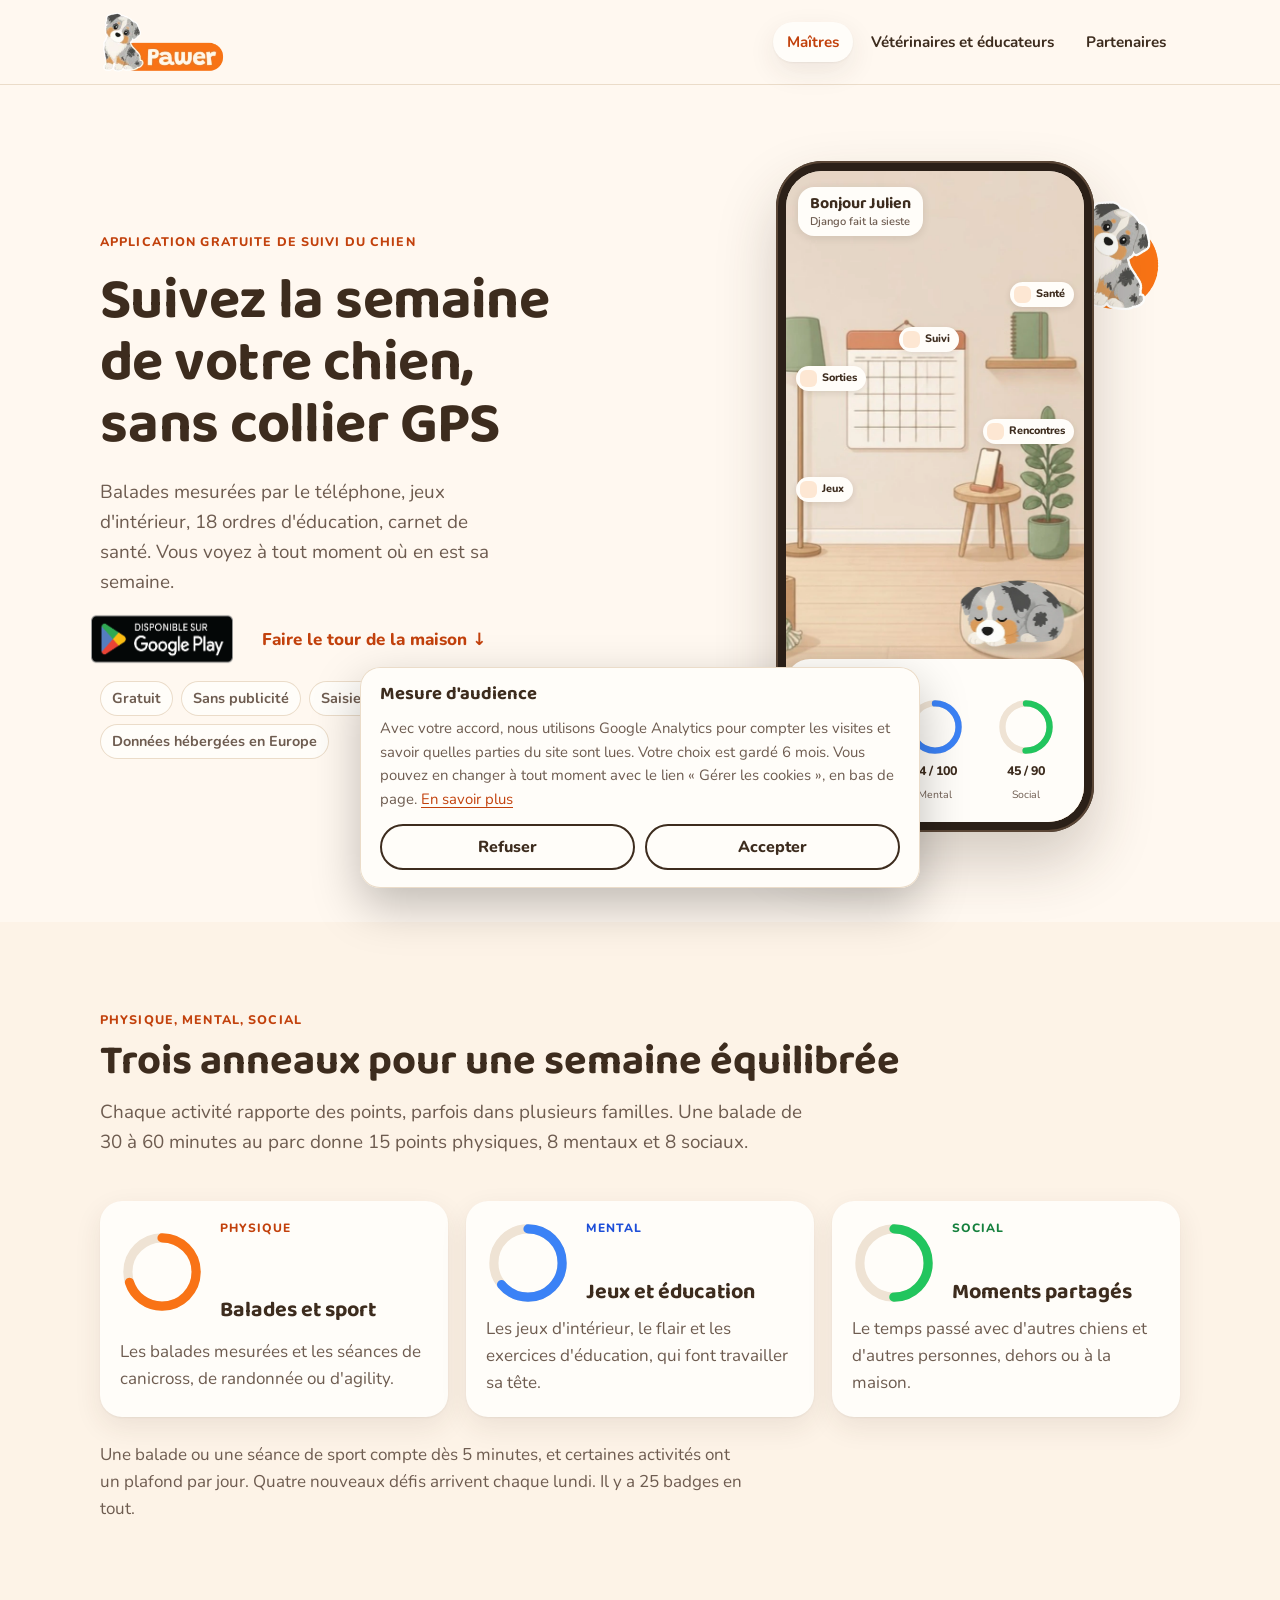
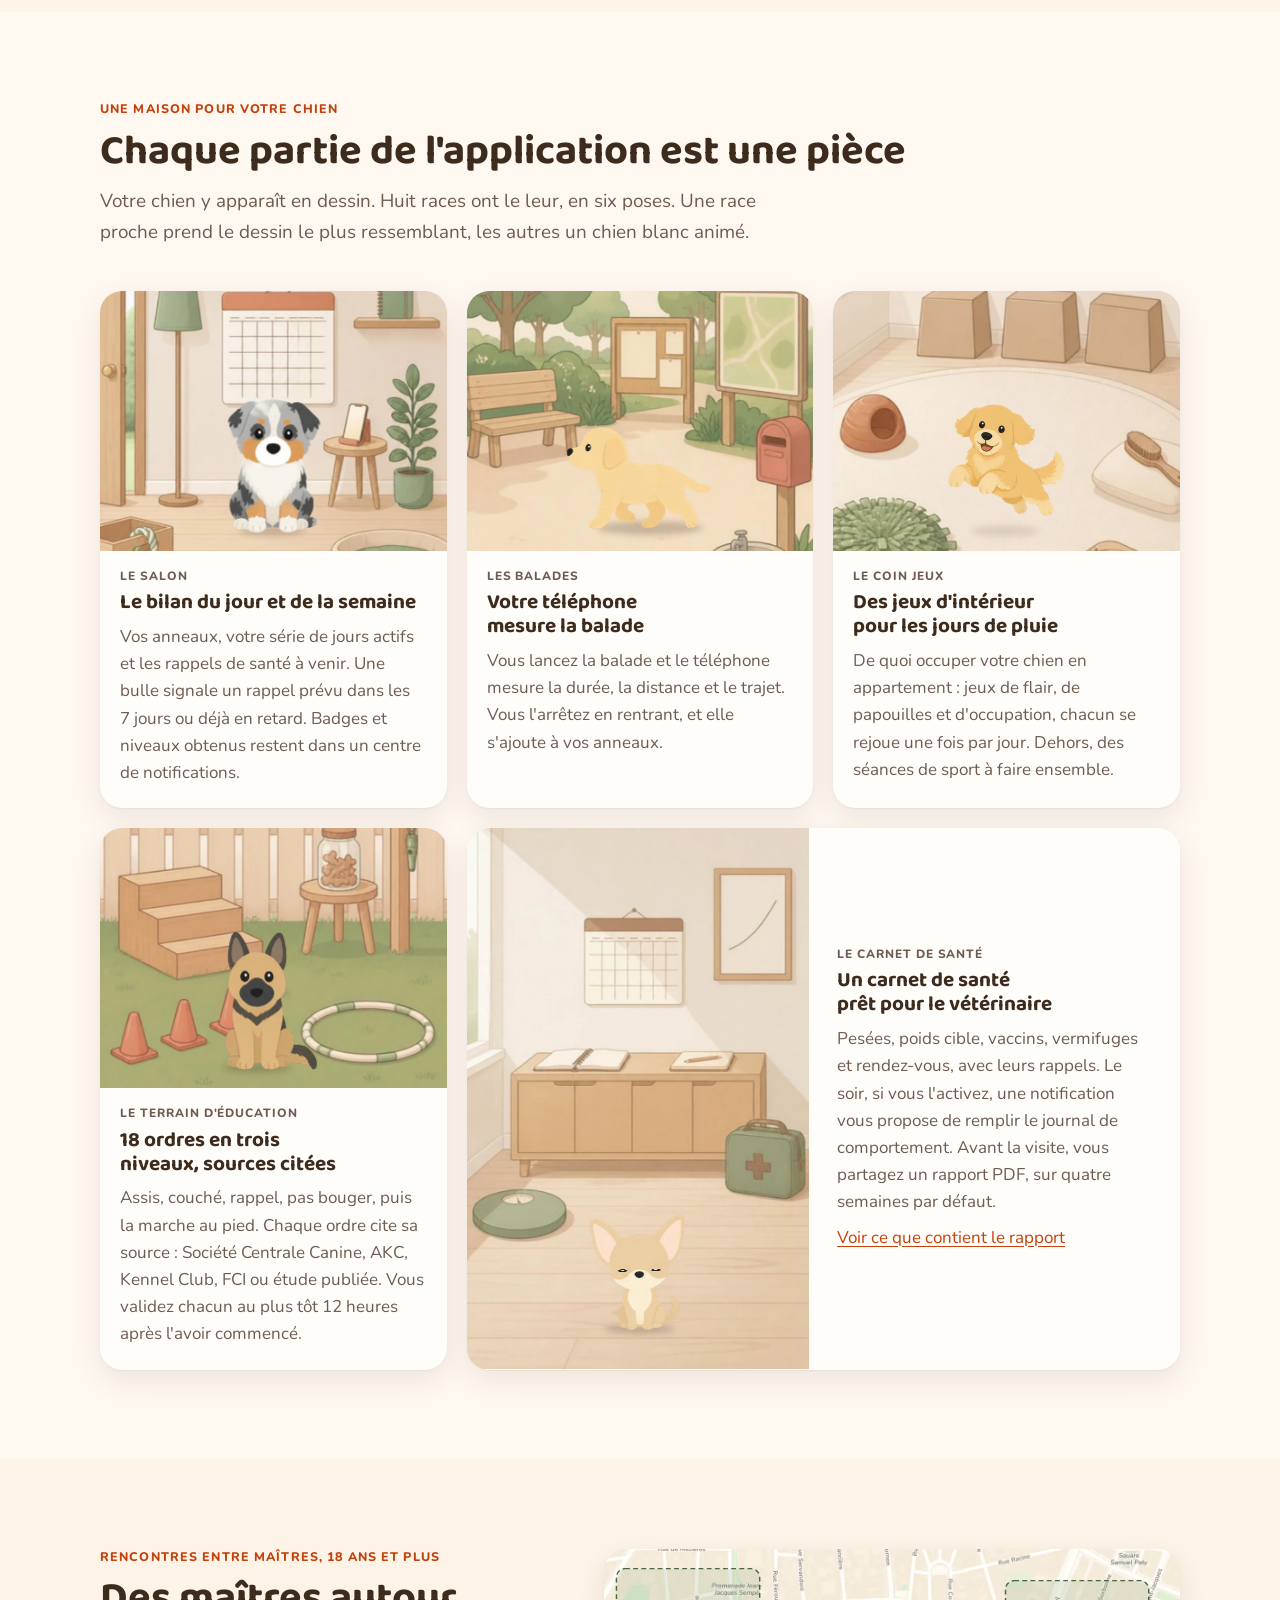
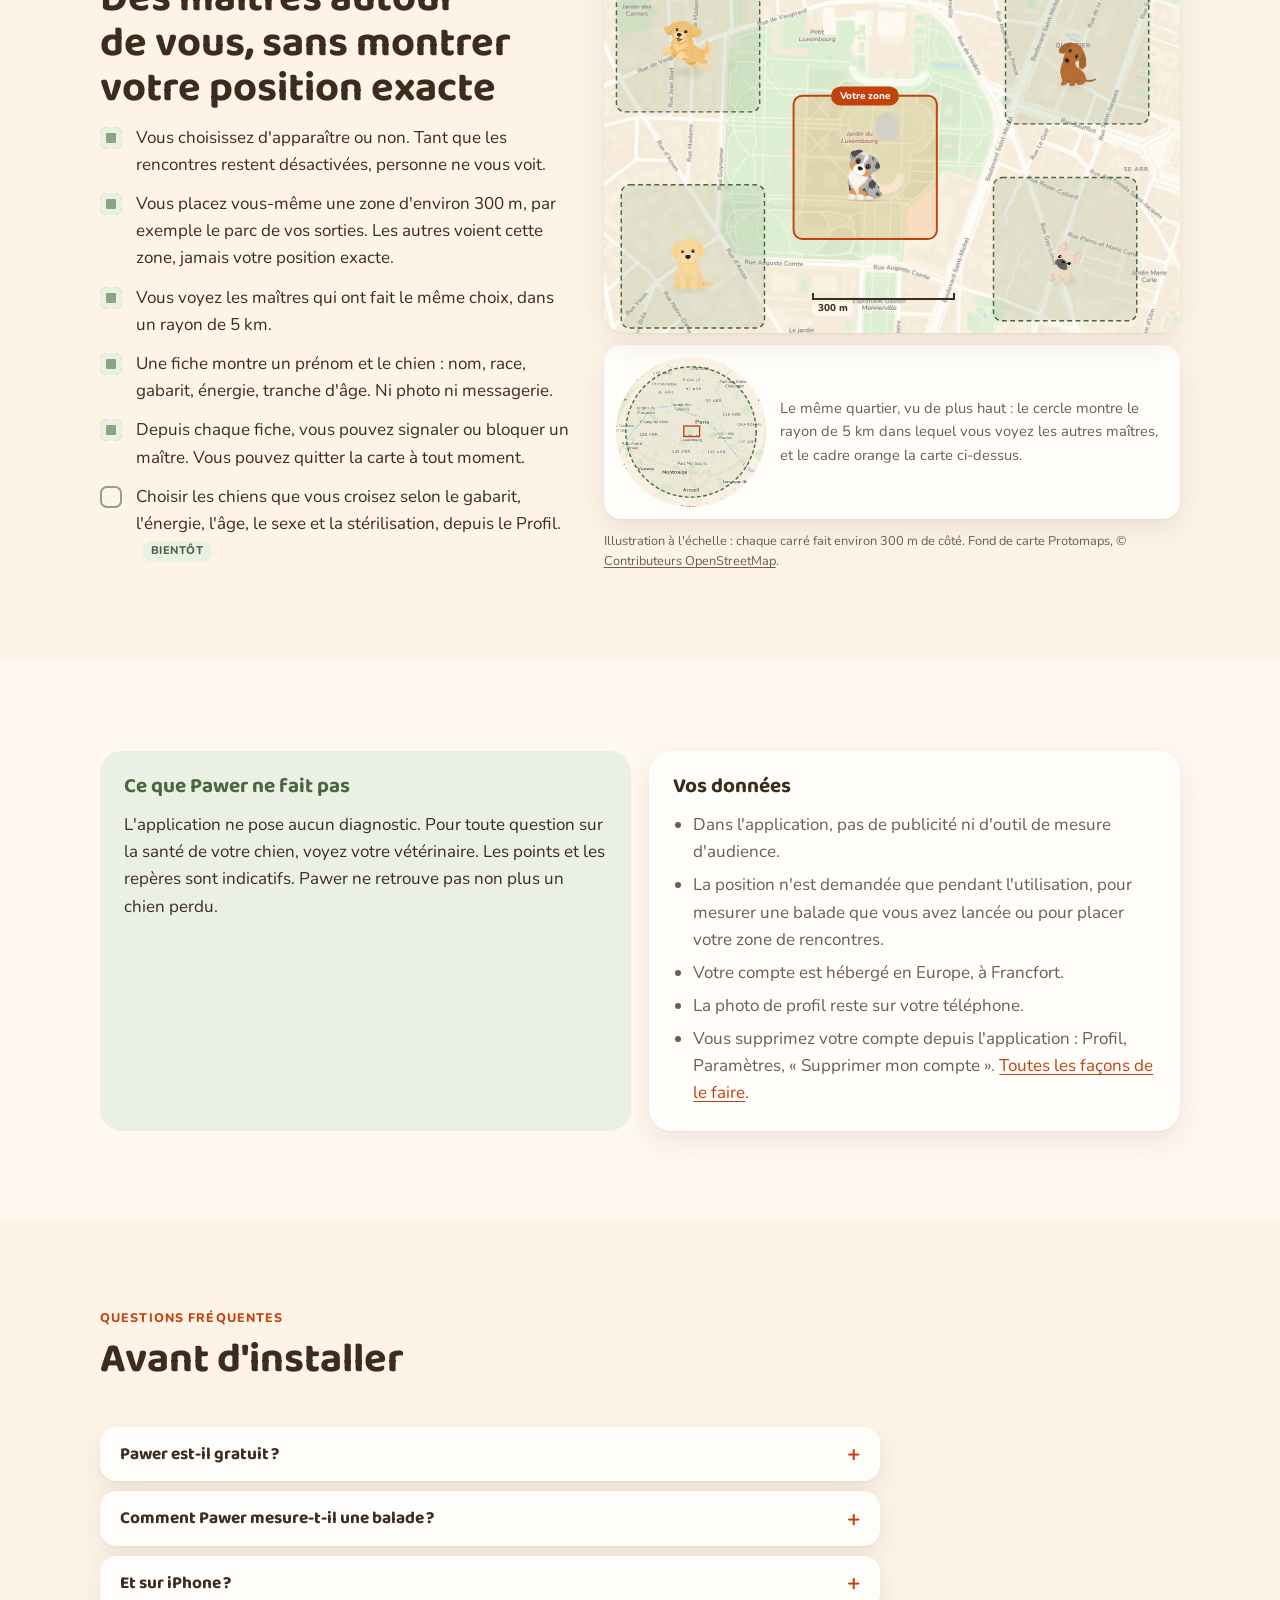
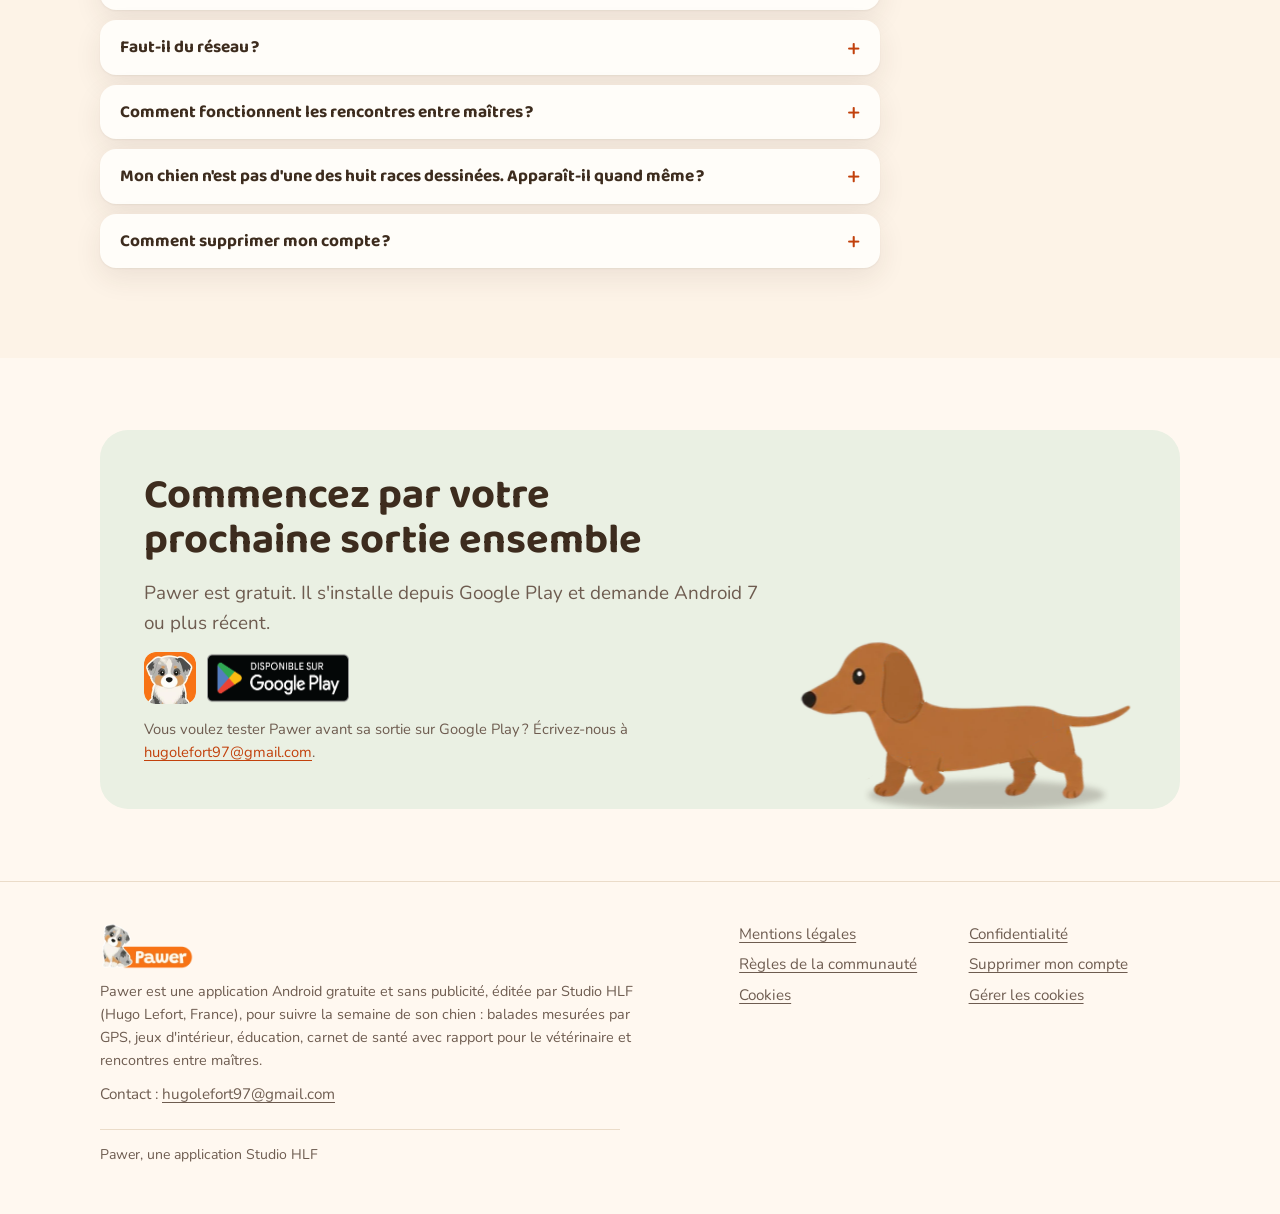
==== index.html @ f3fa6b7d "Site complet de Pawer : accueil, pros, partenaires, mentions légales et cookies - Nouvel accueil, pa" ====
<!doctype html>
<html lang="fr" data-page="maitres" data-racine="/">
<head>
<meta charset="utf-8">
<meta name="viewport" content="width=device-width, initial-scale=1, viewport-fit=cover">
<title>Pawer : application gratuite de suivi pour votre chien</title>
<meta name="description" content="Balades mesurées, jeux d'intérieur, éducation, carnet de santé et rapport pour le vétérinaire. Pawer est gratuit, sans publicité, sur Android.">
<link rel="canonical" href="https://pawer.studiohlf.com/">
<link rel="alternate" hreflang="fr" href="https://pawer.studiohlf.com/">
<link rel="alternate" hreflang="x-default" href="https://pawer.studiohlf.com/">
<meta name="theme-color" content="#FFF8F0" media="(prefers-color-scheme: light)">
<meta name="theme-color" content="#1E1611" media="(prefers-color-scheme: dark)">
<meta name="pawer-ga" content="G-XKE6YXJK5M">
<meta property="og:type" content="website">
<meta property="og:site_name" content="Pawer">
<meta property="og:locale" content="fr_FR">
<meta property="og:title" content="Pawer : application gratuite de suivi pour votre chien">
<meta property="og:description" content="Balades mesurées, jeux d'intérieur, éducation, carnet de santé et rapport pour le vétérinaire. Pawer est gratuit, sans publicité, sur Android.">
<meta property="og:url" content="https://pawer.studiohlf.com/">
<meta property="og:image" content="https://pawer.studiohlf.com/og-image-1200x630.png">
<meta property="og:image:width" content="1200">
<meta property="og:image:height" content="630">
<meta property="og:image:alt" content="Logo de Pawer : le berger australien de l'application, tête penchée, au-dessus d'une pastille orange">
<meta name="twitter:card" content="summary_large_image">
<meta name="twitter:title" content="Pawer : application gratuite de suivi pour votre chien">
<meta name="twitter:description" content="Balades mesurées, jeux d'intérieur, éducation, carnet de santé et rapport pour le vétérinaire. Pawer est gratuit, sans publicité, sur Android.">
<meta name="twitter:image" content="https://pawer.studiohlf.com/og-image-1200x630.png">
<link rel="icon" type="image/png" sizes="32x32" href="/favicon-32.png">
<link rel="apple-touch-icon" href="/apple-touch-icon-180.png">
<link rel="manifest" href="/site.webmanifest">
<link rel="preload" href="/assets/polices/nunito-latin-wght.woff2" as="font" type="font/woff2" crossorigin>
<link rel="preload" href="/assets/polices/baloo-2-latin-wght.woff2" as="font" type="font/woff2" crossorigin>
<link rel="stylesheet" href="/assets/css/site.css">
<link rel="stylesheet" href="/assets/css/chiens.css">
<link rel="stylesheet" href="/assets/css/maitres.css">
<script type="application/ld+json">
{
 "@context": "https://schema.org",
 "@graph": [
  {
   "@type": "WebSite",
   "@id": "https://pawer.studiohlf.com/#site",
   "url": "https://pawer.studiohlf.com/",
   "name": "Pawer",
   "inLanguage": "fr",
   "publisher": {
    "@id": "https://pawer.studiohlf.com/#editeur"
   }
  },
  {
   "@type": "Organization",
   "@id": "https://pawer.studiohlf.com/#editeur",
   "name": "Studio HLF",
   "url": "https://pawer.studiohlf.com/",
   "email": "hugolefort97@gmail.com",
   "founder": {
    "@type": "Person",
    "name": "Hugo Lefort"
   },
   "logo": {
    "@type": "ImageObject",
    "url": "https://pawer.studiohlf.com/icon-512.png",
    "width": 512,
    "height": 512
   },
   "address": {
    "@type": "PostalAddress",
    "addressCountry": "FR"
   }
  },
  {
   "@type": "MobileApplication",
   "@id": "https://pawer.studiohlf.com/#application",
   "name": "Pawer",
   "description": "Pawer est une application Android gratuite et sans publicité, éditée par Studio HLF (Hugo Lefort, France), pour suivre la semaine de son chien : balades mesurées par GPS, jeux d'intérieur, éducation, carnet de santé avec rapport pour le vétérinaire et rencontres entre maîtres.",
   "operatingSystem": "Android 7.0 ou plus récent",
   "applicationCategory": "LifestyleApplication",
   "inLanguage": "fr",
   "isAccessibleForFree": true,
   "offers": {
    "@type": "Offer",
    "price": "0",
    "priceCurrency": "EUR"
   },
   "installUrl": "https://play.google.com/store/apps/details?id=com.studiohlf.pawer",
   "url": "https://pawer.studiohlf.com/",
   "publisher": {
    "@id": "https://pawer.studiohlf.com/#editeur"
   },
   "author": {
    "@id": "https://pawer.studiohlf.com/#editeur"
   },
   "image": "https://pawer.studiohlf.com/icon-512.png",
   "featureList": [
    "Balades mesurées par GPS : durée, distance et trajet",
    "Jeux d'intérieur et séances de sport",
    "18 ordres d'éducation en trois niveaux, avec leur source",
    "Carnet de santé : pesées, poids cible, vaccins, vermifuges, rendez-vous, rappels, journal de comportement",
    "Rapport PDF pour le vétérinaire",
    "Rencontres entre maîtres (18 ans et plus) : zone d'environ 300 m, rayon de 5 km",
    "Sans publicité, utilisable sans réseau, données hébergées en Europe (Francfort)"
   ]
  },
  {
   "@type": "FAQPage",
   "@id": "https://pawer.studiohlf.com/#faq",
   "mainEntity": [
    {
     "@type": "Question",
     "name": "Pawer est-il gratuit ?",
     "acceptedAnswer": {
      "@type": "Answer",
      "text": "Oui. Une formule Pawer+ viendra plus tard, avec les programmes guidés et du contenu en plus. Le carnet, les balades, le rapport pour le vétérinaire et les rencontres resteront gratuits."
     }
    },
    {
     "@type": "Question",
     "name": "Comment Pawer mesure-t-il une balade ?",
     "acceptedAnswer": {
      "@type": "Answer",
      "text": "Avec le GPS de votre téléphone. Aucun boîtier à acheter."
     }
    },
    {
     "@type": "Question",
     "name": "Et sur iPhone ?",
     "acceptedAnswer": {
      "@type": "Answer",
      "text": "Pas pour l'instant. Pawer demande Android 7 ou plus récent."
     }
    },
    {
     "@type": "Question",
     "name": "Faut-il du réseau ?",
     "acceptedAnswer": {
      "@type": "Answer",
      "text": "Pas pour le suivi. Vos saisies partent dès que le réseau revient. L'inscription, la connexion et les rencontres en demandent."
     }
    },
    {
     "@type": "Question",
     "name": "Comment fonctionnent les rencontres entre maîtres ?",
     "acceptedAnswer": {
      "@type": "Answer",
      "text": "Vous placez une zone d'environ 300 m et voyez les maîtres qui se montrent dans un rayon de 5 km. Les autres voient votre zone, jamais votre position exacte. Réservé aux 18 ans et plus."
     }
    },
    {
     "@type": "Question",
     "name": "Mon chien n'est pas d'une des huit races dessinées. Apparaît-il quand même ?",
     "acceptedAnswer": {
      "@type": "Answer",
      "text": "Oui. S'il ressemble à l'une d'elles, il prend son dessin. Sinon, il apparaît en chien blanc animé, comme celui-ci."
     }
    },
    {
     "@type": "Question",
     "name": "Comment supprimer mon compte ?",
     "acceptedAnswer": {
      "@type": "Answer",
      "text": "Dans l'application : Profil, Paramètres, « Supprimer mon compte ». Si vous n'avez plus l'application, la page Supprimer mon compte explique comment demander la suppression par courriel."
     }
    }
   ]
  },
  {
   "@type": "BreadcrumbList",
   "itemListElement": [
    {
     "@type": "ListItem",
     "position": 1,
     "name": "Accueil",
     "item": "https://pawer.studiohlf.com/"
    }
   ]
  }
 ]
}
</script>
</head>
<body>
<a class="lien-evitement" href="#contenu">Aller au contenu</a>
<header class="entete">
  <div class="conteneur">
    <a class="marque" href="/" aria-label="Pawer, page d'accueil">
      <picture class="seul-clair"><source srcset="/assets/img/logo/logotype@2x.webp" type="image/webp"><img src="/assets/img/logo/logotype@2x.png" alt="Pawer" width="220" height="112"></picture>
      <picture class="seul-sombre"><source srcset="/assets/img/logo/logotype-sombre@2x.webp" type="image/webp"><img src="/assets/img/logo/logotype-sombre@2x.png" alt="Pawer" width="220" height="112"></picture>
    </a>
    <nav class="nav" aria-label="Pages du site">
      <a href="/" data-nav="maitres" aria-current="page">Maîtres</a>
      <a href="/pros/" data-nav="pros">Vétérinaires et éducateurs</a>
      <a href="/partenaires/" data-nav="partenaires">Partenaires</a>
    </nav>
  </div>
</header>

<main id="contenu">
  <section class="ouverture">
    <div class="conteneur">
      <div class="ouverture-texte">
        <p class="surtitre">Application gratuite de suivi du chien</p>
        <h1>Suivez la semaine de votre chien, sans collier GPS</h1>
        <p class="chapeau">Balades mesurées par le téléphone, jeux d'intérieur, 18 ordres d'éducation, carnet de santé. Vous voyez à tout moment où en est sa semaine.</p>
        <div class="actions">
          <a class="badge-play" href="https://play.google.com/store/apps/details?id=com.studiohlf.pawer" data-emplacement="ouverture"><img src="/assets/img/google-play-fr.png" alt="Disponible sur Google Play" width="646" height="250"></a>
          <a class="lien-fleche" href="#maison">Faire le tour de la maison</a>
        </div>
        <ul class="reperes" aria-label="En bref">
          <li>Gratuit</li>
          <li>Sans publicité</li>
          <li>Saisies gardées sans réseau</li>
          <li>Données hébergées en Europe</li>
        </ul>
      </div>

      <div class="scene-telephone">
        <span class="coucou" data-anim aria-hidden="true"><img src="/assets/img/logo/coucou@2x.webp" alt="" width="400" height="400"></span>
        <div class="telephone" role="img" aria-label="L'écran d'accueil de Pawer : le salon, le chien qui dort dans son panier et les trois anneaux de la semaine">
          <div class="ecran">
            <img class="decor" src="/assets/img/decors/salon.webp" alt="" width="768" height="1367">
            <div class="salut">Bonjour Julien<small>Django fait la sieste</small></div>
            <span class="puce" style="left:10px;top:30%"><i></i>Sorties</span>
            <span class="puce" style="left:38%;top:24%"><i></i>Suivi</span>
            <span class="puce" style="right:10px;top:17%"><i></i>Santé</span>
            <span class="puce" style="right:10px;top:38%"><i></i>Rencontres</span>
            <span class="puce" style="left:10px;top:47%"><i></i>Jeux</span>
            <div class="panier">
              <div class="chien-marionnette" data-race="berger-australien" data-pose="endormi" aria-hidden="true">
                <img src="/assets/img/chiens/berger-australien-endormi.webp" alt="" width="383" height="263">
              </div>
              <span class="zzz" aria-hidden="true"><span>z</span><span>z</span><span>z</span></span>
            </div>
            <div class="feuille" data-anneaux>
              <b class="titre-feuille">Ma semaine</b>
              <div class="anneaux-ecran">
                <div>
                  <svg viewBox="0 0 64 64"><circle class="piste-ecran" cx="32" cy="32" r="26" fill="none" stroke-width="7"/><circle class="anneau-v" cx="32" cy="32" r="26" fill="none" stroke-width="7" stroke-linecap="round" style="stroke:var(--physique);--v:114.35" transform="rotate(-90 32 32)"/></svg>
                  <b>126 / 180</b><span>Physique</span>
                </div>
                <div>
                  <svg viewBox="0 0 64 64"><circle class="piste-ecran" cx="32" cy="32" r="26" fill="none" stroke-width="7"/><circle class="anneau-v a2" cx="32" cy="32" r="26" fill="none" stroke-width="7" stroke-linecap="round" style="stroke:var(--mental);--v:104.55" transform="rotate(-90 32 32)"/></svg>
                  <b>64 / 100</b><span>Mental</span>
                </div>
                <div>
                  <svg viewBox="0 0 64 64"><circle class="piste-ecran" cx="32" cy="32" r="26" fill="none" stroke-width="7"/><circle class="anneau-v a3" cx="32" cy="32" r="26" fill="none" stroke-width="7" stroke-linecap="round" style="stroke:var(--social);--v:81.68" transform="rotate(-90 32 32)"/></svg>
                  <b>45 / 90</b><span>Social</span>
                </div>
              </div>
            </div>
          </div>
        </div>
      </div>
    </div>
  </section>

  <section class="section teintee" id="semaine">
    <div class="conteneur">
      <div class="entete-section">
        <p class="surtitre">Physique, mental, social</p>
        <h2>Trois anneaux pour une semaine équilibrée</h2>
        <p class="chapeau">Chaque activité rapporte des points, parfois dans plusieurs familles. Une balade de 30 à 60 minutes au parc donne 15 points physiques, 8 mentaux et 8 sociaux.</p>
      </div>
      <div class="trois" data-anneaux>
        <article class="famille physique">
          <svg viewBox="0 0 64 64" aria-hidden="true"><circle class="piste" cx="32" cy="32" r="26" fill="none" stroke-width="7"/><circle class="anneau-v" cx="32" cy="32" r="26" fill="none" stroke-width="7" stroke-linecap="round" style="stroke:var(--physique);--v:114.35" transform="rotate(-90 32 32)"/></svg>
          <span class="nom-famille">Physique</span>
          <h3>Balades et sport</h3>
          <p>Les balades mesurées et les séances de canicross, de randonnée ou d'agility.</p>
        </article>
        <article class="famille mental">
          <svg viewBox="0 0 64 64" aria-hidden="true"><circle class="piste" cx="32" cy="32" r="26" fill="none" stroke-width="7"/><circle class="anneau-v a2" cx="32" cy="32" r="26" fill="none" stroke-width="7" stroke-linecap="round" style="stroke:var(--mental);--v:104.55" transform="rotate(-90 32 32)"/></svg>
          <span class="nom-famille">Mental</span>
          <h3>Jeux et éducation</h3>
          <p>Les jeux d'intérieur, le flair et les exercices d'éducation, qui font travailler sa tête.</p>
        </article>
        <article class="famille social">
          <svg viewBox="0 0 64 64" aria-hidden="true"><circle class="piste" cx="32" cy="32" r="26" fill="none" stroke-width="7"/><circle class="anneau-v a3" cx="32" cy="32" r="26" fill="none" stroke-width="7" stroke-linecap="round" style="stroke:var(--social);--v:81.68" transform="rotate(-90 32 32)"/></svg>
          <span class="nom-famille">Social</span>
          <h3>Moments partagés</h3>
          <p>Le temps passé avec d'autres chiens et d'autres personnes, dehors ou à la maison.</p>
        </article>
      </div>
      <p class="garde-fous">Une balade ou une séance de sport compte dès 5 minutes, et certaines activités ont un plafond par jour. Quatre nouveaux défis arrivent chaque lundi. Il y a 25 badges en tout.</p>
    </div>
  </section>

  <section class="section" id="maison">
    <div class="conteneur">
      <div class="entete-section">
        <p class="surtitre">Une maison pour votre chien</p>
        <h2>Chaque partie de l'application est une pièce</h2>
        <p class="chapeau">Votre chien y apparaît en dessin. Huit races ont le leur, en six poses. Une race proche prend le dessin le plus ressemblant, les autres un chien blanc animé.</p>
      </div>
      <div class="pieces">
        <article class="piece">
          <div class="fenetre">
            <img class="decor" src="/assets/img/decors/salon.webp" alt="" width="768" height="1367" loading="lazy">
            <div class="chien-marionnette" data-race="berger-australien" data-pose="assis" aria-hidden="true" style="--h: 54%; --sol: 7%">
              <img src="/assets/img/chiens/berger-australien-assis.webp" alt="" width="283" height="415" loading="lazy">
            </div>
          </div>
          <div class="piece-texte">
            <p class="lieu">Le salon</p>
            <h3>Le bilan du jour et de la semaine</h3>
            <p>Vos anneaux, votre série de jours actifs et les rappels de santé à venir. Une bulle signale un rappel prévu dans les 7 jours ou déjà en retard. Badges et niveaux obtenus restent dans un centre de notifications.</p>
          </div>
        </article>
        <article class="piece">
          <div class="fenetre">
            <img class="decor" src="/assets/img/decors/parc.webp" alt="" width="768" height="1367" loading="lazy" style="object-position:50% 55%">
            <div class="chien-marionnette" data-race="labrador" data-pose="marche" aria-hidden="true" style="--h: 50%; --sol: 8%">
              <img src="/assets/img/chiens/labrador-marche.webp" alt="" width="515" height="369" loading="lazy">
            </div>
          </div>
          <div class="piece-texte">
            <p class="lieu">Les balades</p>
            <h3>Votre téléphone mesure la balade</h3>
            <p>Vous lancez la balade et le téléphone mesure la durée, la distance et le trajet. Vous l'arrêtez en rentrant, et elle s'ajoute à vos anneaux.</p>
          </div>
        </article>
        <article class="piece">
          <div class="fenetre">
            <img class="decor" src="/assets/img/decors/coin-jeux.webp" alt="" width="768" height="1367" loading="lazy" style="object-position:50% 60%">
            <div class="chien-marionnette" data-race="golden-retriever" data-pose="saut" data-decalage="400" aria-hidden="true" style="--h: 50%; --sol: 7%">
              <img src="/assets/img/chiens/golden-retriever-saut.webp" alt="" width="409" height="452" loading="lazy">
            </div>
          </div>
          <div class="piece-texte">
            <p class="lieu">Le coin jeux</p>
            <h3>Des jeux d'intérieur pour les jours de pluie</h3>
            <p>De quoi occuper votre chien en appartement : jeux de flair, de papouilles et d'occupation, chacun se rejoue une fois par jour. Dehors, des séances de sport à faire ensemble.</p>
          </div>
        </article>
        <article class="piece">
          <div class="fenetre">
            <img class="decor" src="/assets/img/decors/terrain-education.webp" alt="" width="768" height="1367" loading="lazy" style="object-position:50% 58%">
            <div class="chien-marionnette" data-race="berger-allemand" data-pose="assis" data-decalage="1700" aria-hidden="true" style="--h: 54%; --sol: 7%">
              <img src="/assets/img/chiens/berger-allemand-assis.webp" alt="" width="300" height="436" loading="lazy">
            </div>
          </div>
          <div class="piece-texte">
            <p class="lieu">Le terrain d'éducation</p>
            <h3>18 ordres en trois niveaux, sources citées</h3>
            <p>Assis, couché, rappel, pas bouger, puis la marche au pied. Chaque ordre cite sa source : Société Centrale Canine, AKC, Kennel Club, FCI ou étude publiée. Vous validez chacun au plus tôt 12 heures après l'avoir commencé.</p>
          </div>
        </article>
        <article class="piece large">
          <div class="fenetre">
            <img class="decor" src="/assets/img/decors/coin-sante.webp" alt="" width="768" height="1367" loading="lazy" style="object-position:50% 52%">
            <div class="chien-marionnette" data-race="chihuahua" data-pose="assis" data-decalage="2600" aria-hidden="true" style="--h: min(50%, 135px); --sol: 7%">
              <img src="/assets/img/chiens/chihuahua-assis.webp" alt="" width="352" height="439" loading="lazy">
            </div>
          </div>
          <div class="piece-texte">
            <p class="lieu">Le carnet de santé</p>
            <h3>Un carnet de santé prêt pour le vétérinaire</h3>
            <p>Pesées, poids cible, vaccins, vermifuges et rendez-vous, avec leurs rappels. Le soir, si vous l'activez, une notification vous propose de remplir le journal de comportement. Avant la visite, vous partagez un rapport PDF, sur quatre semaines par défaut.</p>
            <p><a href="/pros/">Voir ce que contient le rapport</a></p>
          </div>
        </article>
      </div>
    </div>
  </section>

  <section class="section teintee" id="rencontres">
    <div class="conteneur rencontres-grille">
      <div class="entete-section">
        <p class="surtitre">Rencontres entre maîtres, 18 ans et plus</p>
        <h2>Des maîtres autour de vous, sans montrer votre position exacte</h2>
        <ul class="liste-points">
          <li>Vous choisissez d'apparaître ou non. Tant que les rencontres restent désactivées, personne ne vous voit.</li>
          <li>Vous placez vous-même une zone d'environ 300 m, par exemple le parc de vos sorties. Les autres voient cette zone, jamais votre position exacte.</li>
          <li>Vous voyez les maîtres qui ont fait le même choix, dans un rayon de 5 km.</li>
          <li>Une fiche montre un prénom et le chien : nom, race, gabarit, énergie, tranche d'âge. Ni photo ni messagerie.</li>
          <li>Depuis chaque fiche, vous pouvez signaler ou bloquer un maître. Vous pouvez quitter la carte à tout moment.</li>
          <li class="a-venir"><span>Choisir les chiens que vous croisez selon le gabarit, l'énergie, l'âge, le sexe et la stérilisation, depuis le Profil. <span class="bientot">Bientôt</span></span></li>
        </ul>
      </div>
      <figure class="carte-quartier">
        <div class="quartier" data-anim>
          <img class="seul-clair" src="/assets/carte/quartier-clair.webp" alt="Carte du quartier du Luxembourg, à Paris, avec cinq zones de rencontre d'environ 300 m de côté et un chien sur chacune" width="1200" height="800" loading="lazy">
          <img class="seul-sombre" src="/assets/carte/quartier-sombre.webp" alt="Carte du quartier du Luxembourg, à Paris, avec cinq zones de rencontre d'environ 300 m de côté et un chien sur chacune" width="1200" height="800" loading="lazy">
          <svg viewBox="0 0 1200 800" aria-hidden="true">
            <rect class="zone" x="25.9" y="40.9" width="298.2" height="298.2" rx="18"/>
            <rect class="zone" x="835.9" y="65.9" width="298.2" height="298.2" rx="18"/>
            <rect class="zone" x="810.9" y="475.9" width="298.2" height="298.2" rx="18"/>
            <rect class="zone" x="35.9" y="490.9" width="298.2" height="298.2" rx="18"/>
            <rect class="zone moi" x="394.7" y="305.5" width="298.2" height="298.2" rx="18"/>
          </svg>
          <div class="chien-marionnette sur-carte" data-race="golden-retriever" data-pose="saut" data-decalage="700" aria-hidden="true" style="--x: 14.6%; --sol: 67.5%; --h: 10cqw">
            <img src="/assets/img/chiens/golden-retriever-saut.webp" alt="" width="409" height="452" loading="lazy">
          </div>
          <div class="chien-marionnette sur-carte" data-race="teckel" data-pose="curieux" data-decalage="1300" aria-hidden="true" style="--x: 82.1%; --sol: 64.4%; --h: 8.4cqw">
            <img src="/assets/img/chiens/teckel-curieux.webp" alt="" width="285" height="336" loading="lazy">
          </div>
          <div class="chien-marionnette sur-carte" data-race="bouledogue-francais" data-pose="curieux" data-decalage="2100" aria-hidden="true" style="--x: 80%; --sol: 13.1%; --h: 8.2cqw">
            <img src="/assets/img/chiens/bouledogue-francais-curieux.webp" alt="" width="292" height="408" loading="lazy">
          </div>
          <div class="chien-marionnette sur-carte" data-race="labrador" data-pose="assis" data-decalage="3100" aria-hidden="true" style="--x: 15.4%; --sol: 11.25%; --h: 10cqw">
            <img src="/assets/img/chiens/labrador-assis.webp" alt="" width="341" height="418" loading="lazy">
          </div>
          <div class="chien-marionnette sur-carte" data-race="berger-australien" data-pose="curieux" data-decalage="900" aria-hidden="true" style="--x: 45.33%; --sol: 34.4%; --h: 9.6cqw">
            <img src="/assets/img/chiens/berger-australien-curieux.webp" alt="" width="266" height="427" loading="lazy">
          </div>
          <span class="etiquette" style="left:45.33%; top:38.2%">Votre zone</span>
          <span class="echelle" style="left:36%"><i></i><span>300 m</span></span>
        </div>
        <div class="ensemble">
          <span class="vignette">
            <img class="seul-clair" src="/assets/carte/ensemble-clair.webp" alt="" width="560" height="560" loading="lazy">
            <img class="seul-sombre" src="/assets/carte/ensemble-sombre.webp" alt="" width="560" height="560" loading="lazy">
            <svg viewBox="0 0 560 560" aria-hidden="true">
              <circle class="rayon" cx="280" cy="280" r="243.3"/>
              <rect x="253.3" y="257.7" width="58.8" height="39.2" fill="none" stroke="#C2410C" stroke-width="5"/>
            </svg>
          </span>
          <p>Le même quartier, vu de plus haut : le cercle montre le rayon de 5 km dans lequel vous voyez les autres maîtres, et le cadre orange la carte ci-dessus.</p>
        </div>
        <figcaption class="credit">Illustration à l'échelle : chaque carré fait environ 300 m de côté. Fond de carte Protomaps, &copy; <a href="https://www.openstreetmap.org/copyright">Contributeurs OpenStreetMap</a>.</figcaption>
      </figure>
    </div>
  </section>

  <section class="section" id="donnees">
    <div class="conteneur engagements">
      <div class="encart sauge">
        <h3>Ce que Pawer ne fait pas</h3>
        <p>L'application ne pose aucun diagnostic. Pour toute question sur la santé de votre chien, voyez votre vétérinaire. Les points et les repères sont indicatifs. Pawer ne retrouve pas non plus un chien perdu.</p>
      </div>
      <div class="encart">
        <h3>Vos données</h3>
        <ul>
          <li>Dans l'application, pas de publicité ni d'outil de mesure d'audience.</li>
          <li>La position n'est demandée que pendant l'utilisation, pour mesurer une balade que vous avez lancée ou pour placer votre zone de rencontres.</li>
          <li>Votre compte est hébergé en Europe, à Francfort.</li>
          <li>La photo de profil reste sur votre téléphone.</li>
          <li>Vous supprimez votre compte depuis l'application : Profil, Paramètres, « Supprimer mon compte ». <a href="/suppression-compte.html">Toutes les façons de le faire</a>.</li>
        </ul>
      </div>
    </div>
  </section>

  <section class="section teintee" id="questions">
    <div class="conteneur">
      <div class="entete-section">
        <p class="surtitre">Questions fréquentes</p>
        <h2>Avant d'installer</h2>
      </div>
      <div class="faq">
        <details>
          <summary>Pawer est-il gratuit ?</summary>
          <div class="reponse"><p>Oui. Une formule Pawer+ viendra plus tard, avec les programmes guidés et du contenu en plus. Le carnet, les balades, le rapport pour le vétérinaire et les rencontres resteront gratuits.</p></div>
        </details>
        <details>
          <summary>Comment Pawer mesure-t-il une balade ?</summary>
          <div class="reponse"><p>Avec le GPS de votre téléphone. Aucun boîtier à acheter.</p></div>
        </details>
        <details>
          <summary>Et sur iPhone ?</summary>
          <div class="reponse"><p>Pas pour l'instant. Pawer demande Android 7 ou plus récent.</p></div>
        </details>
        <details>
          <summary>Faut-il du réseau ?</summary>
          <div class="reponse"><p>Pas pour le suivi. Vos saisies partent dès que le réseau revient. L'inscription, la connexion et les rencontres en demandent.</p></div>
        </details>
        <details>
          <summary>Comment fonctionnent les rencontres entre maîtres ?</summary>
          <div class="reponse"><p>Vous placez une zone d'environ 300 m et voyez les maîtres qui se montrent dans un rayon de 5 km. Les autres voient votre zone, jamais votre position exacte. Réservé aux 18 ans et plus.</p></div>
        </details>
        <details>
          <summary>Mon chien n'est pas d'une des huit races dessinées. Apparaît-il quand même ?</summary>
          <div class="reponse">
            <p>Oui. S'il ressemble à l'une d'elles, il prend son dessin. Sinon, il apparaît en chien blanc animé, comme celui-ci.</p>
            <span class="pawer-chien-blanc" data-anim data-pawer-lottie="/assets/lottie/dog-one.json" aria-hidden="true">
              <span class="pawer-chien-blanc__cadre">
                <img class="pawer-chien-blanc__repos" src="/assets/lottie/dog-one-repos.svg" alt="" loading="lazy">
                <span class="pawer-chien-blanc__compo"></span>
              </span>
            </span>
          </div>
        </details>
        <details>
          <summary>Comment supprimer mon compte ?</summary>
          <div class="reponse"><p>Dans l'application : Profil, Paramètres, « Supprimer mon compte ». Si vous n'avez plus l'application, la page <a href="/suppression-compte.html">Supprimer mon compte</a> explique comment demander la suppression par courriel.</p></div>
        </details>
      </div>
    </div>
  </section>

  <section class="appel" id="installer">
    <div class="conteneur">
      <div class="appel-boite avec-chien">
        <div class="appel-texte">
          <h2>Commencez par votre prochaine sortie ensemble</h2>
          <p class="chapeau">Pawer est gratuit. Il s'installe depuis Google Play et demande Android 7 ou plus récent.</p>
          <div class="actions">
            <img class="icone-appli" src="/assets/img/logo/icone-app@2x.webp" alt="" width="104" height="104" loading="lazy">
            <a class="badge-play" href="https://play.google.com/store/apps/details?id=com.studiohlf.pawer" data-emplacement="appel"><img src="/assets/img/google-play-fr.png" alt="Disponible sur Google Play" width="646" height="250" loading="lazy"></a>
          </div>
          <p class="doux petit">Vous voulez tester Pawer avant sa sortie sur Google Play ? Écrivez-nous à <a href="mailto:hugolefort97@gmail.com?subject=Tester%20Pawer" data-sujet="testeur">hugolefort97@gmail.com</a>.</p>
        </div>
        <div class="cadre-chien large">
          <div class="chien-marionnette" data-race="teckel" data-pose="marche" aria-hidden="true">
            <img src="/assets/img/chiens/teckel-marche.webp" alt="" width="569" height="281" loading="lazy">
          </div>
        </div>
      </div>
    </div>
  </section>
</main>

<footer class="pied">
  <div class="conteneur">
    <div class="pied-marque">
      <picture class="seul-clair"><source srcset="/assets/img/logo/logotype@2x.webp" type="image/webp"><img src="/assets/img/logo/logotype@2x.png" alt="" width="220" height="112" loading="lazy"></picture>
      <picture class="seul-sombre"><source srcset="/assets/img/logo/logotype-sombre@2x.webp" type="image/webp"><img src="/assets/img/logo/logotype-sombre@2x.png" alt="" width="220" height="112" loading="lazy"></picture>
      <p class="definition">Pawer est une application Android gratuite et sans publicité, éditée par Studio HLF (Hugo Lefort, France), pour suivre la semaine de son chien : balades mesurées par GPS, jeux d'intérieur, éducation, carnet de santé avec rapport pour le vétérinaire et rencontres entre maîtres.</p>
      <p>Contact : <a href="mailto:hugolefort97@gmail.com" data-sujet="contact">hugolefort97@gmail.com</a></p>
    </div>
    <nav aria-label="Informations légales">
      <a href="/mentions-legales/">Mentions légales</a>
      <a href="/confidentialite.html">Confidentialité</a>
      <a href="/regles-communaute.html">Règles de la communauté</a>
      <a href="/suppression-compte.html">Supprimer mon compte</a>
      <a href="/cookies/">Cookies</a>
      <button type="button" class="lien" data-gerer-cookies>Gérer les cookies</button>
    </nav>
    <p class="signature">Pawer, une application Studio HLF</p>
  </div>
</footer>

<div class="consentement" id="consentement" role="dialog" aria-labelledby="consentement-titre" aria-describedby="consentement-texte" hidden>
  <h2 id="consentement-titre">Mesure d'audience</h2>
  <p id="consentement-texte">Avec votre accord, nous utilisons Google Analytics pour compter les visites et savoir quelles parties du site sont lues. Votre choix est gardé 6 mois. Vous pouvez en changer à tout moment avec le lien « Gérer les cookies », en bas de page. <a href="/cookies/">En savoir plus</a></p>
  <div class="choix">
    <button type="button" data-choix="refuse">Refuser</button>
    <button type="button" data-choix="accepte">Accepter</button>
  </div>
</div>
<script src="/assets/js/marionnettes.js" data-monter defer></script>
<script src="/assets/js/site.js" defer></script>
</body>
</html>
---- assets/css/site.css ----
/* Site de Pawer : le socle commun (jetons, polices, en-tête, pied de page,
   bandeau de consentement, composants partagés). Les chiens animés sont dans
   chiens.css. Repris de la maquette v1, sur le papier crème de l'application. */

/* ─── Polices hébergées par le site (licence OFL, voir polices/OFL-*.txt) ── */
@font-face {
  font-family: "Baloo 2";
  src: url(../polices/baloo-2-latin-wght.woff2) format("woff2");
  font-weight: 400 800;
  font-style: normal;
  font-display: swap;
}
@font-face {
  font-family: "Nunito";
  src: url(../polices/nunito-latin-wght.woff2) format("woff2");
  font-weight: 200 1000;
  font-style: normal;
  font-display: swap;
}

/* ─── Jetons ──────────────────────────────────────────────────────── */
:root {
  --fond: #FFF8F0;
  --surface: #FDF3E7;
  --carte: #FFFDF9;
  --encre: #3D2C1E;
  --encre-douce: #6E5C50;
  --ligne: #EBDCC9;
  --orange: #F97316;
  --orange-fond: #C2410C;
  --orange-texte: #C2410C;
  --orange-pale: #FFEDD5;
  --sur-orange: #FFFFFF;
  --sauge: #8BA57F;
  --sauge-fond: #EAF0E3;
  --sauge-texte: #4A6741;
  --physique: #F97316;
  --mental: #3B82F6;
  --social: #22C55E;
  --physique-texte: #C2410C;
  --mental-texte: #1D4ED8;
  --social-texte: #15803D;
  --piste: #EFE3D4;
  --ombre: 0 1px 2px rgba(61, 44, 30, 0.06), 0 10px 28px rgba(61, 44, 30, 0.09);
  --ombre-chien: 61 44 30;
  --decor-filtre: none;
  --verre: rgba(255, 248, 240, 0.9);
  /* Objets fixes dans les deux thèmes : le téléphone montre l'application en
     thème clair, le rapport est une feuille imprimée. */
  --appareil: #2B2018;
  --appareil-bord: #5A4636;
  --ecran-carte: #FFFDF9;
  --ecran-encre: #3D2C1E;
  --ecran-doux: #6E5C50;
  --ecran-piste: #EFE3D4;
  --papier: #FFFFFF;
  --papier-encre: #2B211A;
  --papier-doux: #6B5D52;
  --papier-ligne: #E7DED4;
  --titre: "Baloo 2", "Nunito", ui-rounded, system-ui, sans-serif;
  --texte: "Nunito", ui-rounded, system-ui, -apple-system, "Segoe UI", Roboto, sans-serif;
  --rayon: 22px;
  --largeur: 1120px;
  color-scheme: light;
}
@media (prefers-color-scheme: dark) {
  :root:not([data-theme="light"]) {
    --fond: #1E1611;
    --surface: #2A211A;
    --carte: #2E251D;
    --encre: #FAF3EB;
    --encre-douce: #C9B8A8;
    --ligne: #453627;
    --orange-texte: #FDBA74;
    --orange-pale: #43281A;
    --sauge-fond: #263023;
    --sauge-texte: #B7D0A9;
    --physique-texte: #FDBA74;
    --mental-texte: #93C5FD;
    --social-texte: #4ADE80;
    --piste: #3A2D22;
    --ombre: 0 1px 2px rgba(0, 0, 0, 0.3), 0 10px 28px rgba(0, 0, 0, 0.35);
    --ombre-chien: 0 0 0;
    --decor-filtre: brightness(0.88) saturate(0.92);
    --verre: rgba(30, 22, 17, 0.88);
    color-scheme: dark;
  }
}
:root[data-theme="dark"] {
  --fond: #1E1611;
  --surface: #2A211A;
  --carte: #2E251D;
  --encre: #FAF3EB;
  --encre-douce: #C9B8A8;
  --ligne: #453627;
  --orange-texte: #FDBA74;
  --orange-pale: #43281A;
  --sauge-fond: #263023;
  --sauge-texte: #B7D0A9;
  --physique-texte: #FDBA74;
  --mental-texte: #93C5FD;
  --social-texte: #4ADE80;
  --piste: #3A2D22;
  --ombre: 0 1px 2px rgba(0, 0, 0, 0.3), 0 10px 28px rgba(0, 0, 0, 0.35);
  --ombre-chien: 0 0 0;
  --decor-filtre: brightness(0.88) saturate(0.92);
  --verre: rgba(30, 22, 17, 0.88);
  color-scheme: dark;
}

/* Éléments propres à un thème (logo, carte) : .seul-clair / .seul-sombre */
.seul-sombre { display: none !important; }
@media (prefers-color-scheme: dark) {
  :root:not([data-theme="light"]) .seul-clair { display: none !important; }
  :root:not([data-theme="light"]) .seul-sombre { display: block !important; }
}
:root[data-theme="dark"] .seul-clair { display: none !important; }
:root[data-theme="dark"] .seul-sombre { display: block !important; }

/* ─── Base ─────────────────────────────────────────────────────────── */
* { box-sizing: border-box; }
html { -webkit-text-size-adjust: 100%; scroll-behavior: smooth; scroll-padding-top: 84px; }
@media (prefers-reduced-motion: reduce) { html { scroll-behavior: auto; } }
body {
  margin: 0;
  background: var(--fond);
  color: var(--encre);
  font: 400 1.0625rem/1.6 var(--texte);
  overflow-x: clip;
}
img { max-width: 100%; height: auto; display: block; }
a { color: var(--orange-texte); text-underline-offset: 0.18em; }
:focus-visible { outline: 3px solid var(--orange); outline-offset: 3px; border-radius: 8px; }
h1, h2, h3, h4 { font-family: var(--titre); line-height: 1.08; text-wrap: balance; margin: 0; color: var(--encre); }
h1 { font-size: clamp(2.15rem, 1.35rem + 3.6vw, 3.6rem); font-weight: 700; letter-spacing: -0.01em; }
h2 { font-size: clamp(1.7rem, 1.2rem + 2.2vw, 2.6rem); font-weight: 700; }
h3 { font-size: 1.3rem; font-weight: 700; line-height: 1.15; }
p { margin: 0; max-width: 65ch; }
ul { margin: 0; padding-left: 1.2em; }
li + li { margin-top: 0.35em; }
.conteneur { width: 100%; max-width: var(--largeur); margin-inline: auto; padding-inline: 20px; }
.surtitre {
  font: 800 0.78rem/1.3 var(--texte);
  letter-spacing: 0.09em;
  text-transform: uppercase;
  color: var(--orange-texte);
}
.chapeau { font-size: 1.18rem; color: var(--encre-douce); }
.doux { color: var(--encre-douce); }
.petit { font-size: 0.92rem; }
.section { padding-block: clamp(48px, 7vw, 96px); }
.section.teintee { background: var(--surface); }
.entete-section { display: grid; gap: 12px; margin-bottom: clamp(24px, 4vw, 44px); }
.entete-section.centre { justify-items: center; text-align: center; }
.entete-section.centre p { margin-inline: auto; }
.lien-evitement { position: absolute; left: -9999px; top: 8px; z-index: 50; padding: 10px 16px; border-radius: 999px; background: var(--carte); }
.lien-evitement:focus { left: 12px; }
.visuel-seul { position: absolute; width: 1px; height: 1px; overflow: hidden; clip: rect(0 0 0 0); white-space: nowrap; }

/* ─── En-tête ─────────────────────────────────────────────────────── */
.entete {
  position: sticky;
  top: 0;
  z-index: 20;
  background: var(--verre);
  -webkit-backdrop-filter: blur(10px);
  backdrop-filter: blur(10px);
  border-bottom: 1px solid var(--ligne);
}
.entete .conteneur { display: flex; flex-wrap: wrap; align-items: center; gap: 6px 24px; padding-block: 10px; }
.marque { display: inline-flex; align-items: center; line-height: 0; border-radius: 12px; }
.marque img { height: 64px; width: auto; }
.nav { display: flex; flex-wrap: wrap; gap: 4px; margin-left: auto; }
.nav a {
  padding: 8px 14px;
  border-radius: 999px;
  color: var(--encre);
  text-decoration: none;
  font-weight: 700;
  font-size: 0.95rem;
}
.nav a:hover { background: var(--surface); }
.nav a[aria-current="page"] { background: var(--carte); color: var(--orange-texte); box-shadow: var(--ombre); }
@media (max-width: 680px) {
  .entete .conteneur { padding-block: 8px; }
  .marque img { height: 52px; }
  .nav { margin-left: 0; width: 100%; justify-content: space-between; gap: 2px; }
  .nav a { padding: 6px 9px; font-size: 0.85rem; }
}

/* ─── Boutons, badge, étiquettes ──────────────────────────────────── */
.actions { display: flex; flex-wrap: wrap; align-items: center; gap: 12px 20px; }
.bouton {
  display: inline-flex;
  align-items: center;
  justify-content: center;
  gap: 8px;
  min-height: 46px;
  padding: 12px 22px;
  border-radius: 999px;
  background: var(--orange-fond);
  color: var(--sur-orange);
  font: 800 1rem/1 var(--texte);
  text-decoration: none;
  border: 0;
  cursor: pointer;
}
.bouton:hover { filter: brightness(1.06); }
.bouton.secondaire { background: transparent; color: var(--orange-texte); box-shadow: inset 0 0 0 2px currentColor; }
.lien-fleche { font-weight: 800; text-decoration: none; }
.lien-fleche::after { content: "  \2193"; }
.lien-fleche:hover { text-decoration: underline; }
.badge-play { display: inline-block; line-height: 0; border-radius: 10px; }
.badge-play img { height: 62px; width: auto; margin: -9px; }
/* Icône de l'application mobile (piste 4) : seulement en petit, à côté du badge Google Play */
.icone-appli { width: 52px; height: 52px; border-radius: 12px; flex: none; }
.bientot {
  display: inline-block;
  margin-left: 6px;
  padding: 2px 9px;
  border-radius: 999px;
  background: var(--sauge-fond);
  color: var(--sauge-texte);
  font: 800 0.7rem/1.5 var(--texte);
  letter-spacing: 0.04em;
  text-transform: uppercase;
  vertical-align: 2px;
}
.reperes { display: flex; flex-wrap: wrap; gap: 8px; padding: 0; list-style: none; }
.reperes li {
  margin: 0;
  padding: 6px 12px;
  border-radius: 999px;
  background: var(--carte);
  box-shadow: inset 0 0 0 1px var(--ligne);
  font-size: 0.9rem;
  font-weight: 700;
  color: var(--encre-douce);
}
.liste-points { display: grid; gap: 12px; padding: 0; list-style: none; }
.liste-points li { margin: 0; display: grid; grid-template-columns: 26px 1fr; gap: 10px; align-items: start; }
.liste-points li::before {
  content: "";
  width: 22px;
  height: 22px;
  margin-top: 3px;
  border-radius: 7px;
  background: var(--sauge-fond);
  box-shadow: inset 0 0 0 6px var(--sauge-fond), inset 0 0 0 22px var(--sauge);
}
.liste-points li.a-venir::before { box-shadow: inset 0 0 0 2px var(--sauge); background: transparent; }

/* ─── Encarts, cartes, deux colonnes ──────────────────────────────── */
.deux { display: grid; gap: 32px; align-items: center; }
@media (min-width: 900px) { .deux { grid-template-columns: 1fr 1fr; } .deux.inverse > :first-child { order: 2; } }
.engagements { display: grid; gap: 18px; }
@media (min-width: 760px) { .engagements { grid-template-columns: 1fr 1fr; } }
.encart { display: grid; gap: 12px; padding: 24px; border-radius: var(--rayon); background: var(--carte); box-shadow: var(--ombre); align-content: start; }
.encart.sauge { background: var(--sauge-fond); box-shadow: none; }
.encart.sauge h3 { color: var(--sauge-texte); }
.encart ul { color: var(--encre-douce); }

/* ─── Questions fréquentes ────────────────────────────────────────── */
.faq { display: grid; gap: 10px; max-width: 780px; }
.faq details { border-radius: 16px; background: var(--carte); box-shadow: var(--ombre); }
.faq summary {
  cursor: pointer;
  list-style: none;
  padding: 16px 52px 16px 20px;
  font: 700 1.08rem/1.3 var(--titre);
  position: relative;
}
.faq summary::-webkit-details-marker { display: none; }
.faq summary::after {
  content: "+";
  position: absolute;
  right: 20px;
  top: 50%;
  transform: translateY(-50%);
  font: 700 1.4rem/1 var(--texte);
  color: var(--orange-texte);
}
.faq details[open] summary::after { content: "\2212"; }
.faq .reponse { display: flex; flex-wrap: wrap; align-items: end; gap: 12px 18px; padding: 0 20px 18px; color: var(--encre-douce); }
.faq .reponse p { flex: 1 1 260px; }

/* ─── Appel final ─────────────────────────────────────────────────── */
.appel { padding-block: clamp(40px, 6vw, 72px); }
.appel .conteneur > .appel-boite {
  position: relative;
  display: grid;
  gap: 14px;
  padding: clamp(24px, 4vw, 44px) clamp(24px, 4vw, 44px) 0;
  border-radius: 28px;
  background: var(--sauge-fond);
  overflow: hidden;
}
.appel-texte { display: grid; gap: 14px; min-width: 0; }
.appel h2 { color: var(--encre); }

/* ─── Pied de page ────────────────────────────────────────────────── */
.pied { padding-block: 40px 48px; border-top: 1px solid var(--ligne); color: var(--encre-douce); font-size: 0.95rem; }
.pied .conteneur { display: grid; gap: 22px; }
@media (min-width: 860px) { .pied .conteneur { grid-template-columns: 1.4fr 1fr; align-items: start; } }
.pied-marque { display: grid; gap: 10px; }
.pied-marque img { height: 48px; width: auto; }
.pied .definition { font-size: 0.9rem; max-width: 62ch; }
.pied nav { display: grid; gap: 6px 18px; grid-template-columns: repeat(auto-fill, minmax(190px, 1fr)); }
.pied a { color: var(--encre-douce); }
.pied button.lien {
  padding: 0;
  border: 0;
  background: none;
  font: inherit;
  color: var(--encre-douce);
  text-decoration: underline;
  text-underline-offset: 0.18em;
  cursor: pointer;
  text-align: left;
}
.pied .signature { grid-column: 1 / -1; padding-top: 14px; border-top: 1px solid var(--ligne); font-size: 0.88rem; }

/* ─── Bandeau de consentement (CNIL : deux boutons identiques) ────── */
.consentement {
  position: fixed;
  z-index: 40;
  left: 12px;
  right: 12px;
  bottom: 12px;
  max-width: 560px;
  margin-inline: auto;
  display: grid;
  gap: 12px;
  padding: 18px 20px;
  border-radius: 20px;
  background: var(--carte);
  color: var(--encre);
  box-shadow: 0 18px 48px rgba(0, 0, 0, 0.25), inset 0 0 0 1px var(--ligne);
}
.consentement[hidden] { display: none; }
.consentement h2 { font-size: 1.15rem; }
.consentement p { font-size: 0.93rem; color: var(--encre-douce); }
.consentement .choix { display: grid; grid-template-columns: 1fr 1fr; gap: 10px; }
.consentement .choix button {
  min-height: 46px;
  border-radius: 999px;
  border: 2px solid var(--encre);
  background: var(--carte);
  color: var(--encre);
  font: 800 1rem/1 var(--texte);
  cursor: pointer;
}
.consentement .choix button:hover { background: var(--surface); }
---- assets/css/chiens.css ----
/* Pawer : chiens du site.
   Chaque chien est une marionnette de l'application (assets/js/marionnettes.js),
   le même rig et le même calcul que dans l'appli. Règles :
   - le chien reste à sa place, posé sur le sol de son cadre (bas de l'élément) ;
     le cadre (.fenetre, .cadre-chien, .ecran, .quartier) coupe ce qui dépasse ;
   - AUCUNE animation CSS sur un chien (ni translation, ni scale, ni rotation) :
     la marionnette porte seule le mouvement, sur place ;
   - avant le premier dessin, sans WebGL ou sans script, l'image de repli
     (première image de la boucle, rendue par la marionnette) reste visible ;
   - mouvement réduit : la marionnette dessine une image fixe.

   Gabarit :
   <div class="chien-marionnette" data-race="labrador" data-pose="marche" aria-hidden="true" style="--h: 50%; --sol: 8%">
     <img src="/assets/img/chiens/labrador-marche.webp" alt="" width="…" height="…" loading="lazy">
   </div>
   --x : abscisse du centre ; --sol : hauteur du sol depuis le bas du cadre ;
   --h : hauteur de l'élément (celle de la race, la même pour ses six poses).
   data-decalage="1200" décale la boucle (ms) de deux chiens de même pose. */

.chien-marionnette {
  --prop: 1.2;
  position: absolute;
  z-index: 1;
  left: var(--x, 50%);
  bottom: var(--sol, 7%);
  height: var(--h, 55%);
  aspect-ratio: var(--prop);
  max-width: 100%;
  translate: -50% 0;
  line-height: 0;
  pointer-events: none;
}
/* Ombre au sol du repli ; la marionnette dessine la sienne */
.chien-marionnette::before {
  content: "";
  position: absolute;
  left: 50%;
  bottom: -2.5%;
  width: 70%;
  height: 7%;
  translate: -50% 0;
  border-radius: 50%;
  background: radial-gradient(closest-side, rgb(61 44 30 / 0.22), rgb(61 44 30 / 0));
}
.chien-marionnette.marionnette-prete::before { content: none; }
.chien-marionnette > img { position: absolute; bottom: 0; left: 50%; translate: -50% 0; height: 92%; width: auto; max-width: none; }
/* Regard vers la gauche, sans déformation : rotation autour de l'axe vertical, jamais scaleX */
.chien-marionnette.vers-gauche { rotate: y 180deg; }

/*REPLIS*/
/* Proportion de l'élément par race (largeur / hauteur), écrite par outils/integrer-marionnettes.cjs */
.chien-marionnette[data-race="berger-allemand"] { --prop: 1.266; }
.chien-marionnette[data-race="berger-australien"] { --prop: 1.091; }
.chien-marionnette[data-race="bouledogue-francais"] { --prop: 1.009; }
.chien-marionnette[data-race="chihuahua"] { --prop: 0.908; }
.chien-marionnette[data-race="golden-retriever"] { --prop: 1.292; }
.chien-marionnette[data-race="husky"] { --prop: 1.069; }
.chien-marionnette[data-race="labrador"] { --prop: 1.166; }
.chien-marionnette[data-race="teckel"] { --prop: 1.611; }
/* Hauteur du repli : repliHauteur / hauteur de la race */
.chien-marionnette[data-race="berger-australien"][data-pose="endormi"] > img { height: 61.6%; }
.chien-marionnette[data-race="berger-australien"][data-pose="curieux"] > img { height: 100.0%; }
.chien-marionnette[data-race="berger-australien"][data-pose="assis"] > img { height: 97.2%; }
.chien-marionnette[data-race="berger-australien"][data-pose="reverence"] > img { height: 74.0%; }
.chien-marionnette[data-race="berger-australien"][data-pose="saut"] > img { height: 97.9%; }
.chien-marionnette[data-race="labrador"][data-pose="marche"] > img { height: 81.5%; }
.chien-marionnette[data-race="labrador"][data-pose="assis"] > img { height: 92.3%; }
.chien-marionnette[data-race="golden-retriever"][data-pose="saut"] > img { height: 100.0%; }
.chien-marionnette[data-race="berger-allemand"][data-pose="curieux"] > img { height: 99.3%; }
.chien-marionnette[data-race="berger-allemand"][data-pose="assis"] > img { height: 100.0%; }
.chien-marionnette[data-race="chihuahua"][data-pose="curieux"] > img { height: 89.4%; }
.chien-marionnette[data-race="chihuahua"][data-pose="assis"] > img { height: 87.8%; }
.chien-marionnette[data-race="teckel"][data-pose="marche"] > img { height: 78.1%; }
.chien-marionnette[data-race="teckel"][data-pose="curieux"] > img { height: 93.3%; }
.chien-marionnette[data-race="bouledogue-francais"][data-pose="assis"] > img { height: 89.9%; }
.chien-marionnette[data-race="bouledogue-francais"][data-pose="curieux"] > img { height: 91.5%; }
/*/REPLIS*/

/* ─── Cadre sans décor (appel final) : il coupe ce qui dépasse ─────── */
.cadre-chien { position: relative; overflow: hidden; border-radius: 0 0 var(--rayon) var(--rayon); }
.appel-boite.avec-chien { padding-bottom: 0; }
.appel-boite.avec-chien .appel-texte { padding-bottom: 8px; }
.appel-boite .cadre-chien { justify-self: center; width: min(230px, 62vw); height: 210px; }
.appel-boite .cadre-chien.large { width: min(340px, 86vw); }
@media (min-width: 760px) {
  .appel-boite.avec-chien { grid-template-columns: 1fr auto; align-items: end; }
  .appel-boite.avec-chien .appel-texte { padding-bottom: clamp(24px, 4vw, 44px); }
  .appel-boite .cadre-chien { width: 240px; height: 260px; }
  .appel-boite .cadre-chien.large { width: 340px; }
}
.appel-boite .cadre-chien .chien-marionnette { --sol: 12px; --h: 84%; }
.appel-boite .cadre-chien.large .chien-marionnette { --h: 80%; }

/* « z » du chien qui dort (du texte, pas le chien) : visibles au repos, ils montent si le mouvement est permis */
.zzz { position: absolute; display: block; pointer-events: none; font: 800 1rem/1 var(--titre); color: var(--ecran-doux); }
.zzz span { position: absolute; display: block; }
.zzz span:nth-child(1) { left: 0; top: 18px; font-size: 0.8em; }
.zzz span:nth-child(2) { left: 9px; top: 6px; font-size: 1em; }
.zzz span:nth-child(3) { left: 20px; top: -8px; font-size: 1.2em; }
@keyframes zzz-monte {
  0% { translate: 0 6px; opacity: 0; }
  12% { opacity: 1; }
  70% { opacity: 1; }
  100% { translate: 16px -30px; opacity: 0; }
}
/* Mascotte du logo (pas un chien du site) : elle penche la tête */
@keyframes coucou {
  0%, 20% { rotate: 0deg; }
  25% { rotate: -4deg; }
  30%, 50% { rotate: 0deg; }
  55% { rotate: 3deg; }
  60%, 78% { rotate: 0deg; }
  82% { rotate: -3deg; }
  86% { rotate: 2deg; }
  90%, 100% { rotate: 0deg; }
}
@media (prefers-reduced-motion: no-preference) {
  .zzz span { animation: zzz-monte 4800ms ease-out infinite; }
  .zzz span:nth-child(1) { left: 0; top: 18px; animation-delay: 0s; }
  .zzz span:nth-child(2) { left: 0; top: 18px; animation-delay: 1600ms; }
  .zzz span:nth-child(3) { left: 0; top: 18px; animation-delay: 3200ms; }
  .coucou img { transform-origin: 50% 100%; animation: coucou 8s ease-in-out infinite; }
}

/* ─── Chien blanc (Lottie de l'application, lu par lottie-web en SVG) ─ */
.pawer-chien-blanc { --h: 110px; position: relative; display: inline-block; height: var(--h); aspect-ratio: 0.8312; pointer-events: none; flex: none; }
.pawer-chien-blanc__cadre { position: absolute; inset: -1.5% -8.5% -2.5% -1%; overflow: hidden; }
.pawer-chien-blanc__compo, .pawer-chien-blanc__repos {
  position: absolute; display: block; max-width: none;
  left: -127.151%; top: -41.276%; width: 335.905%; height: 165.36%;
}
.pawer-chien-blanc.pawer-lottie-pret .pawer-chien-blanc__repos { visibility: hidden; }

/* ─── Pause hors écran et mouvement réduit ─────────────────────────── */
.hors-ecran, .hors-ecran *, .hors-ecran *::before, .hors-ecran *::after { animation-play-state: paused !important; }
@media (prefers-reduced-motion: reduce) {
  .zzz *, .coucou * { animation: none !important; }
}
---- assets/css/maitres.css ----
/* Page des maîtres : ouverture et téléphone, anneaux, pièces, quartier des rencontres. */

/* ─── Ouverture ───────────────────────────────────────────────────── */
.ouverture { overflow-x: clip; padding-block: clamp(28px, 6vw, 76px) clamp(44px, 7vw, 96px); }
.ouverture .conteneur { display: grid; gap: 48px; align-items: center; }
@media (min-width: 920px) { .ouverture .conteneur { grid-template-columns: 1.05fr 0.95fr; } }
.ouverture-texte { display: grid; gap: 20px; min-width: 0; }
.ouverture-texte .chapeau { max-width: 38ch; }

.scene-telephone { position: relative; width: min(318px, 80vw); margin-inline: auto; }
.coucou { position: absolute; z-index: 0; width: 34%; top: 6%; right: -24%; rotate: 10deg; }
@media (max-width: 600px) { .coucou { display: none; } }
.coucou img { width: 100%; height: auto; }
.telephone {
  position: relative;
  z-index: 1;
  width: 100%;
  aspect-ratio: 9 / 19;
  padding: 10px;
  border-radius: 46px;
  background: var(--appareil);
  box-shadow: 0 30px 60px rgba(61, 44, 30, 0.22), inset 0 0 0 2px var(--appareil-bord);
}
.ecran { position: relative; height: 100%; border-radius: 36px; overflow: hidden; background: #F3E9DC; container-type: inline-size; }
.ecran .decor { position: absolute; inset: 0; width: 100%; height: 100%; object-fit: cover; object-position: 100% 22%; }
.ecran .salut {
  position: absolute;
  top: 16px;
  left: 12px;
  padding: 8px 12px;
  border-radius: 16px;
  background: var(--ecran-carte);
  color: var(--ecran-encre);
  font: 700 1rem/1.1 var(--titre);
  box-shadow: 0 2px 8px rgba(61, 44, 30, 0.12);
}
.ecran .salut small { display: block; margin-top: 2px; font: 600 0.7rem/1.2 var(--texte); color: var(--ecran-doux); }
.puce {
  position: absolute;
  display: flex;
  align-items: center;
  gap: 5px;
  padding: 4px 9px 4px 4px;
  border-radius: 999px;
  background: var(--ecran-carte);
  color: var(--ecran-encre);
  font: 800 0.68rem/1 var(--texte);
  box-shadow: 0 2px 6px rgba(61, 44, 30, 0.12);
}
.puce i { width: 17px; height: 17px; border-radius: 6px; background: #FDE7D3; }
/* Le chien dort dans son panier (décor calé à droite) : 36 % de la largeur de l'écran */
.ecran .panier { position: absolute; left: 61.5%; top: 62.5%; width: 36cqw; height: 23.6cqw; }
/* Hauteur de l'élément = hauteur de la race (427 px du dessin) à l'échelle de l'ancien dessin fixe */
.ecran .panier .chien-marionnette { --x: 40%; --sol: 0px; --h: 39cqw; max-width: none; }
.ecran .panier .zzz { left: 58%; top: -22%; font-size: 4.6cqw; color: #8A6F5C; }
.feuille {
  position: absolute;
  left: 0;
  right: 0;
  bottom: 0;
  padding: 14px 14px 16px;
  border-radius: 24px 24px 0 0;
  background: var(--ecran-carte);
  color: var(--ecran-encre);
  box-shadow: 0 -4px 14px rgba(61, 44, 30, 0.1);
}
.feuille b.titre-feuille { display: block; font: 700 0.95rem/1.1 var(--titre); color: var(--ecran-encre); margin-bottom: 8px; }
.anneaux-ecran { display: grid; grid-template-columns: repeat(3, 1fr); gap: 4px; text-align: center; }
.anneaux-ecran svg { width: 58px; height: 58px; margin-inline: auto; }
.anneaux-ecran b { display: block; font: 800 0.78rem/1.2 var(--texte); color: var(--ecran-encre); font-variant-numeric: tabular-nums; }
.anneaux-ecran span { font-size: 0.66rem; color: var(--ecran-doux); }
.piste-ecran { stroke: var(--ecran-piste); }

/* ─── Anneaux : pleins au repos, ils se remplissent à l'arrivée à l'écran ─ */
.anneau-v { stroke-dasharray: var(--v) 163.36; }
@keyframes remplir { from { stroke-dasharray: 0 163.36; } }
@media (prefers-reduced-motion: no-preference) {
  .remplir .anneau-v { animation: remplir 1600ms cubic-bezier(0.2, 0.7, 0.2, 1) both; }
  .remplir .anneau-v.a2 { animation-delay: 180ms; }
  .remplir .anneau-v.a3 { animation-delay: 360ms; }
}
.trois { display: grid; gap: 18px; grid-template-columns: 1fr; }
@media (min-width: 760px) { .trois { grid-template-columns: repeat(3, 1fr); } }
.famille {
  display: grid;
  grid-template-columns: auto 1fr;
  gap: 4px 16px;
  align-items: center;
  padding: 20px;
  border-radius: var(--rayon);
  background: var(--carte);
  box-shadow: var(--ombre);
}
.famille svg { width: 84px; height: 84px; grid-row: span 2; }
.famille h3 { font-size: 1.35rem; align-self: end; }
.famille .nom-famille { font: 800 0.75rem/1.2 var(--texte); letter-spacing: 0.08em; text-transform: uppercase; align-self: start; }
.famille.physique .nom-famille { color: var(--physique-texte); }
.famille.mental .nom-famille { color: var(--mental-texte); }
.famille.social .nom-famille { color: var(--social-texte); }
.famille p { grid-column: 1 / -1; color: var(--encre-douce); margin-top: 6px; }
.piste { stroke: var(--piste); }
.garde-fous { margin-top: 24px; color: var(--encre-douce); }

/* ─── Pièces de la maison ─────────────────────────────────────────── */
.pieces { display: grid; gap: 20px; grid-template-columns: 1fr; }
@media (min-width: 640px) {
  .pieces { grid-template-columns: repeat(2, 1fr); }
  .piece.large { grid-column: span 2; }
}
@media (min-width: 1000px) { .pieces { grid-template-columns: repeat(3, 1fr); } .piece.large { grid-column: span 2; } }
.piece { display: flex; flex-direction: column; overflow: hidden; border-radius: var(--rayon); background: var(--carte); box-shadow: var(--ombre); }
.fenetre { position: relative; aspect-ratio: 4 / 3; overflow: hidden; background: var(--surface); container-type: size; }
.fenetre .decor { width: 100%; height: 100%; object-fit: cover; object-position: 50% 42%; filter: var(--decor-filtre); }
.piece-texte { display: grid; gap: 8px; padding: 18px 20px 22px; min-width: 0; align-content: start; }
.lieu { font: 800 0.75rem/1.2 var(--texte); letter-spacing: 0.08em; text-transform: uppercase; color: var(--sauge-texte); }
.piece-texte p { color: var(--encre-douce); }
@media (min-width: 640px) {
  .piece.large { flex-direction: row; }
  .piece.large .fenetre { flex: 0 0 48%; aspect-ratio: auto; min-height: 320px; }
  .piece.large .fenetre .decor { position: absolute; inset: 0; }
  .piece.large .piece-texte { align-content: center; padding: 28px; }
}

/* ─── Rencontres : un quartier dessiné avec ses chiens ────────────── */
.rencontres-grille { display: grid; gap: 32px; align-items: start; }
@media (min-width: 960px) { .rencontres-grille { grid-template-columns: 0.9fr 1.1fr; } }
.rencontres-grille .entete-section { margin: 0; }
.carte-quartier { margin: 0; display: grid; gap: 12px; }
.quartier {
  position: relative;
  aspect-ratio: 3 / 2;
  overflow: hidden;
  border-radius: var(--rayon);
  box-shadow: var(--ombre);
  background: var(--surface);
  container-type: inline-size;
}
.quartier > img, .quartier > svg { position: absolute; inset: 0; width: 100%; height: 100%; }
.zone { fill: var(--sauge); fill-opacity: 0.2; stroke: var(--sauge-texte); stroke-width: 3; stroke-dasharray: 10 7; }
.zone.moi { fill: var(--orange); fill-opacity: 0.16; stroke: var(--orange-fond); stroke-width: 4; stroke-dasharray: none; }
@media (prefers-color-scheme: dark) { :root:not([data-theme="light"]) .zone.moi { stroke: var(--orange); } }
.quartier .chien-marionnette { z-index: 2; }
.etiquette {
  position: absolute;
  translate: -50% -50%;
  padding: 3px 9px;
  border-radius: 999px;
  background: var(--orange-fond);
  color: #fff;
  font: 800 clamp(0.62rem, 1.7cqw, 0.8rem)/1.3 var(--texte);
  white-space: nowrap;
}
.echelle { position: absolute; left: 3%; bottom: 4.5%; display: grid; gap: 2px; font: 800 clamp(0.62rem, 1.6cqw, 0.78rem)/1 var(--texte); color: var(--encre); }
.echelle i { display: block; width: 24.85cqw; height: 7px; border: 2px solid currentColor; border-top: 0; }
.echelle span { padding: 2px 6px; border-radius: 6px; background: var(--verre); justify-self: start; }
.ensemble { display: grid; grid-template-columns: auto 1fr; gap: 14px; align-items: center; padding: 12px; border-radius: 18px; background: var(--carte); box-shadow: var(--ombre); }
.ensemble .vignette { position: relative; width: clamp(112px, 30vw, 150px); aspect-ratio: 1; overflow: hidden; border-radius: 50%; }
.ensemble .vignette > img, .ensemble .vignette > svg { position: absolute; inset: 0; width: 100%; height: 100%; }
.rayon { fill: var(--sauge); fill-opacity: 0.12; stroke: var(--sauge-texte); stroke-width: 5; stroke-dasharray: 14 9; }
.ensemble p { font-size: 0.92rem; color: var(--encre-douce); }
.credit { font-size: 0.8rem; color: var(--encre-douce); }
.credit a { color: inherit; }
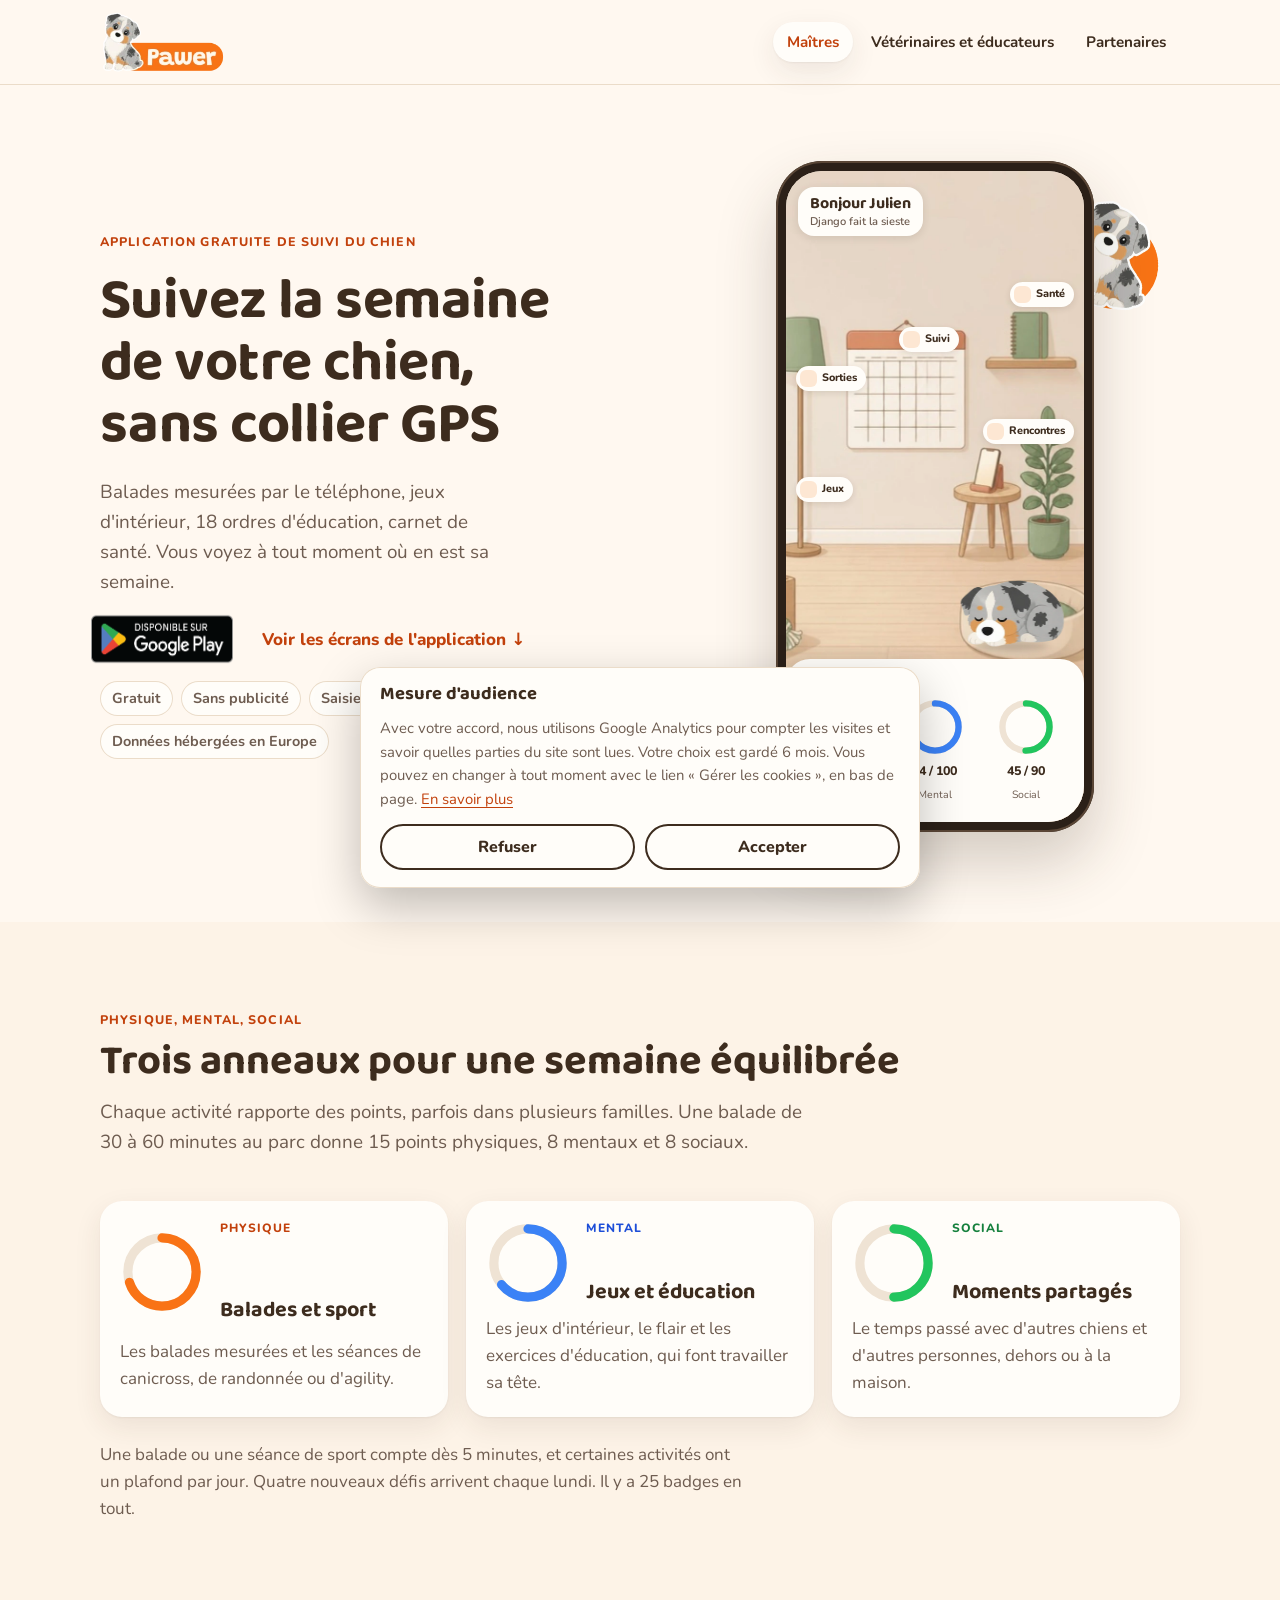
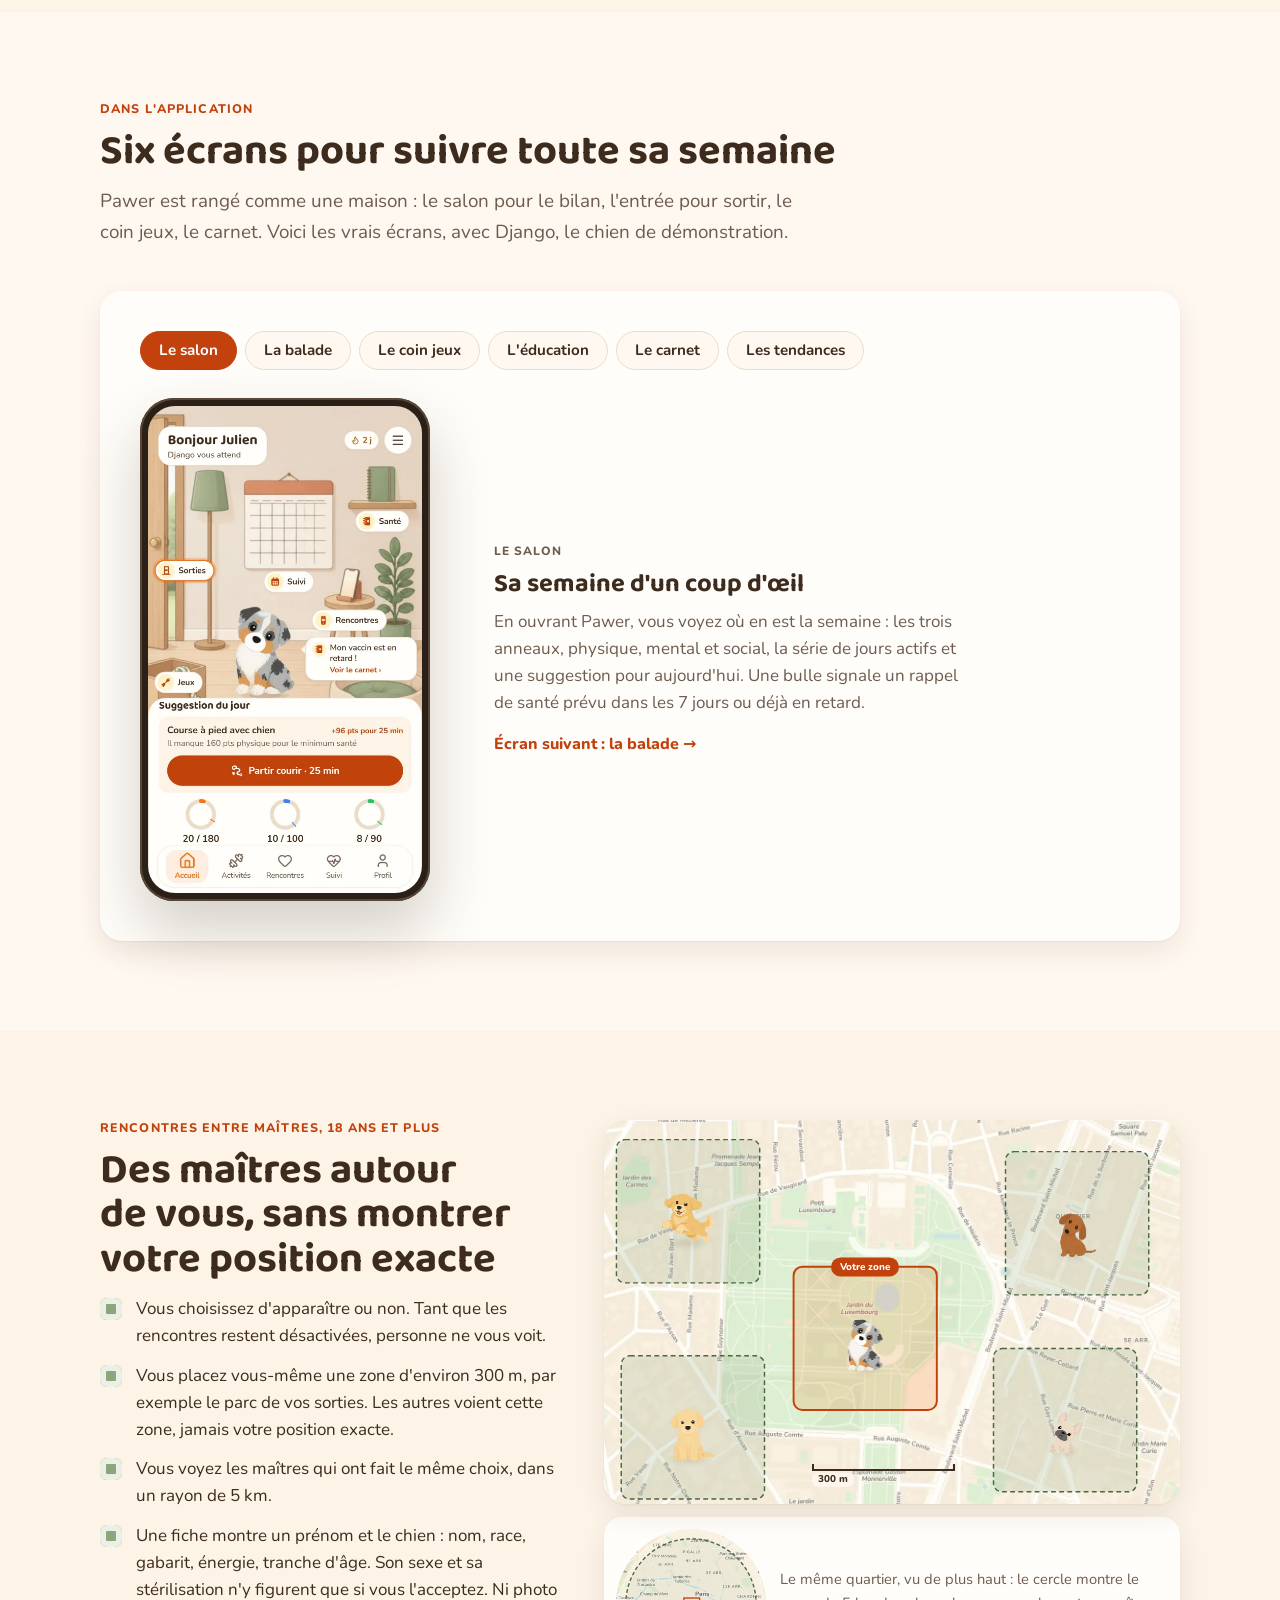
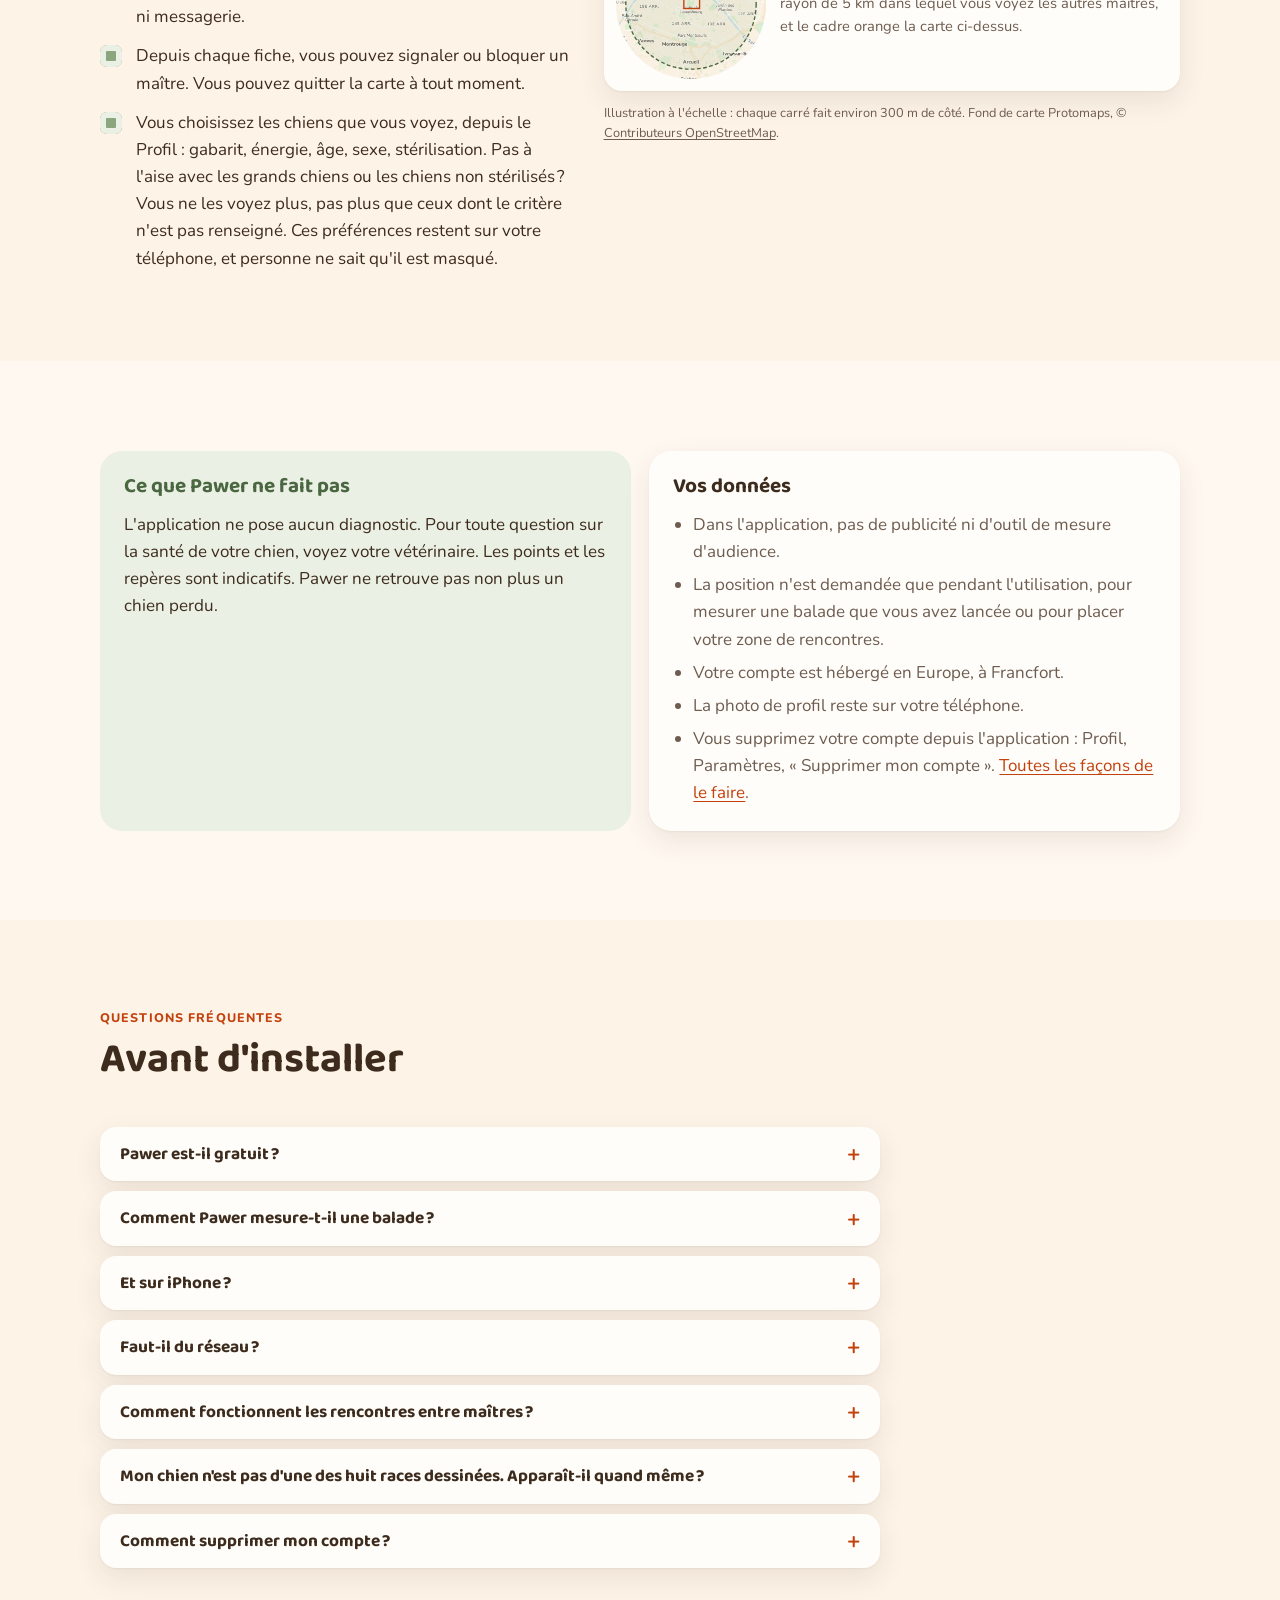
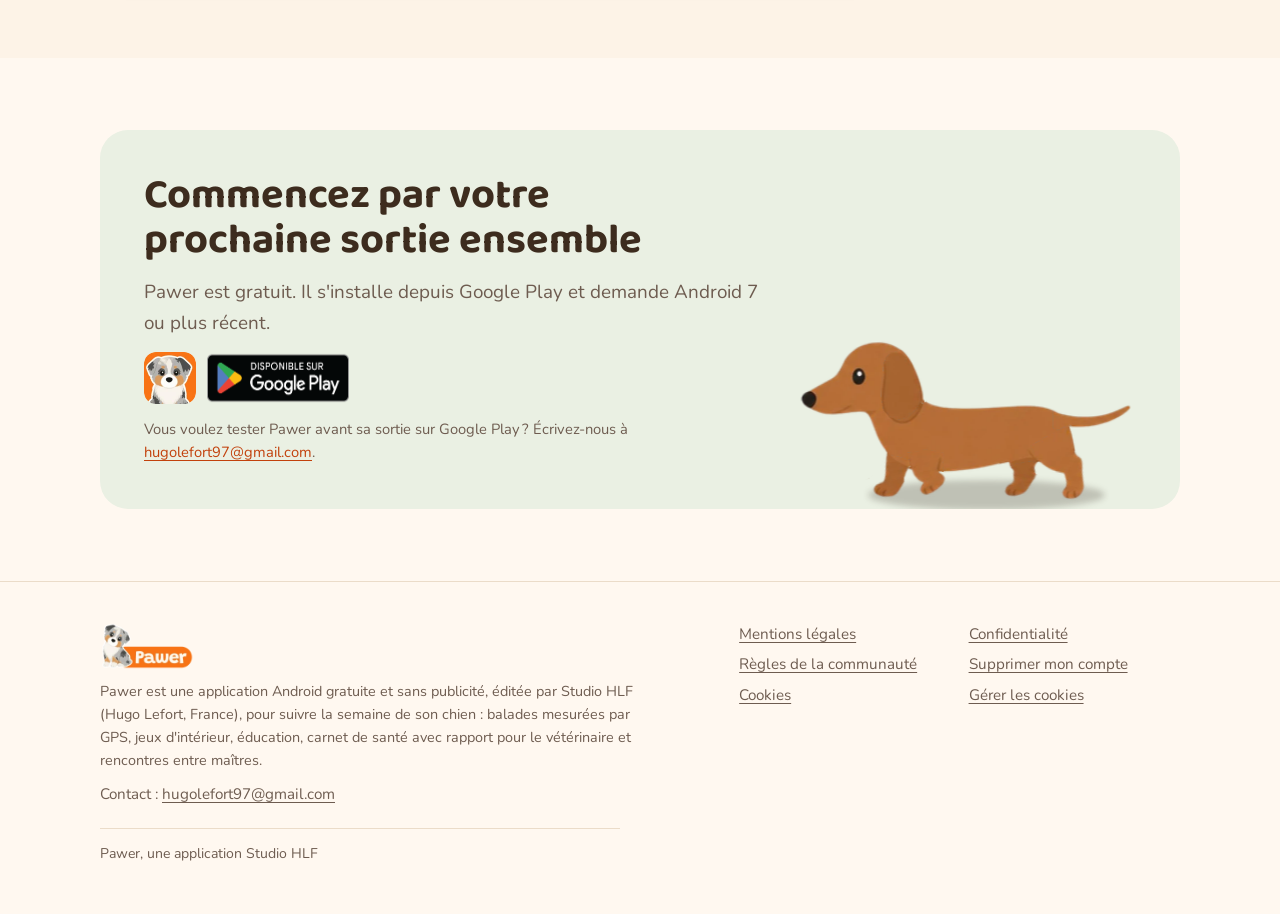
==== commit be2b3ee1: "Vrais écrans de l'application, filtres et trajets, documents à imprimer - Accueil : la section « mai" ====
--- a/index.html
+++ b/index.html
@@ -118,7 +118,7 @@
      "name": "Comment Pawer mesure-t-il une balade ?",
      "acceptedAnswer": {
       "@type": "Answer",
-      "text": "Avec le GPS de votre téléphone. Aucun boîtier à acheter."
+      "text": "Avec le GPS de votre téléphone. Aucun boîtier à acheter. Le trajet s'affiche sur une carte pendant la balade, puis reste dans l'historique."
      }
     },
     {
@@ -142,7 +142,7 @@
      "name": "Comment fonctionnent les rencontres entre maîtres ?",
      "acceptedAnswer": {
       "@type": "Answer",
-      "text": "Vous placez une zone d'environ 300 m et voyez les maîtres qui se montrent dans un rayon de 5 km. Les autres voient votre zone, jamais votre position exacte. Réservé aux 18 ans et plus."
+      "text": "Vous placez une zone d'environ 300 m et voyez les maîtres qui se montrent dans un rayon de 5 km. Les autres voient votre zone, jamais votre position exacte. Vous pouvez filtrer les chiens par gabarit, énergie, âge, sexe et stérilisation. Réservé aux 18 ans et plus."
      }
     },
     {
@@ -203,7 +203,7 @@
         <p class="chapeau">Balades mesurées par le téléphone, jeux d'intérieur, 18 ordres d'éducation, carnet de santé. Vous voyez à tout moment où en est sa semaine.</p>
         <div class="actions">
           <a class="badge-play" href="https://play.google.com/store/apps/details?id=com.studiohlf.pawer" data-emplacement="ouverture"><img src="/assets/img/google-play-fr.png" alt="Disponible sur Google Play" width="646" height="250"></a>
-          <a class="lien-fleche" href="#maison">Faire le tour de la maison</a>
+          <a class="lien-fleche" href="#maison">Voir les écrans de l'application</a>
         </div>
         <ul class="reperes" aria-label="En bref">
           <li>Gratuit</li>
@@ -287,77 +287,79 @@
   <section class="section" id="maison">
     <div class="conteneur">
       <div class="entete-section">
-        <p class="surtitre">Une maison pour votre chien</p>
-        <h2>Chaque partie de l'application est une pièce</h2>
-        <p class="chapeau">Votre chien y apparaît en dessin. Huit races ont le leur, en six poses. Une race proche prend le dessin le plus ressemblant, les autres un chien blanc animé.</p>
-      </div>
-      <div class="pieces">
-        <article class="piece">
-          <div class="fenetre">
-            <img class="decor" src="/assets/img/decors/salon.webp" alt="" width="768" height="1367" loading="lazy">
-            <div class="chien-marionnette" data-race="berger-australien" data-pose="assis" aria-hidden="true" style="--h: 54%; --sol: 7%">
-              <img src="/assets/img/chiens/berger-australien-assis.webp" alt="" width="283" height="415" loading="lazy">
-            </div>
-          </div>
-          <div class="piece-texte">
-            <p class="lieu">Le salon</p>
-            <h3>Le bilan du jour et de la semaine</h3>
-            <p>Vos anneaux, votre série de jours actifs et les rappels de santé à venir. Une bulle signale un rappel prévu dans les 7 jours ou déjà en retard. Badges et niveaux obtenus restent dans un centre de notifications.</p>
-          </div>
-        </article>
-        <article class="piece">
-          <div class="fenetre">
-            <img class="decor" src="/assets/img/decors/parc.webp" alt="" width="768" height="1367" loading="lazy" style="object-position:50% 55%">
-            <div class="chien-marionnette" data-race="labrador" data-pose="marche" aria-hidden="true" style="--h: 50%; --sol: 8%">
-              <img src="/assets/img/chiens/labrador-marche.webp" alt="" width="515" height="369" loading="lazy">
-            </div>
-          </div>
-          <div class="piece-texte">
-            <p class="lieu">Les balades</p>
-            <h3>Votre téléphone mesure la balade</h3>
-            <p>Vous lancez la balade et le téléphone mesure la durée, la distance et le trajet. Vous l'arrêtez en rentrant, et elle s'ajoute à vos anneaux.</p>
-          </div>
-        </article>
-        <article class="piece">
-          <div class="fenetre">
-            <img class="decor" src="/assets/img/decors/coin-jeux.webp" alt="" width="768" height="1367" loading="lazy" style="object-position:50% 60%">
-            <div class="chien-marionnette" data-race="golden-retriever" data-pose="saut" data-decalage="400" aria-hidden="true" style="--h: 50%; --sol: 7%">
-              <img src="/assets/img/chiens/golden-retriever-saut.webp" alt="" width="409" height="452" loading="lazy">
-            </div>
-          </div>
-          <div class="piece-texte">
-            <p class="lieu">Le coin jeux</p>
-            <h3>Des jeux d'intérieur pour les jours de pluie</h3>
-            <p>De quoi occuper votre chien en appartement : jeux de flair, de papouilles et d'occupation, chacun se rejoue une fois par jour. Dehors, des séances de sport à faire ensemble.</p>
-          </div>
-        </article>
-        <article class="piece">
-          <div class="fenetre">
-            <img class="decor" src="/assets/img/decors/terrain-education.webp" alt="" width="768" height="1367" loading="lazy" style="object-position:50% 58%">
-            <div class="chien-marionnette" data-race="berger-allemand" data-pose="assis" data-decalage="1700" aria-hidden="true" style="--h: 54%; --sol: 7%">
-              <img src="/assets/img/chiens/berger-allemand-assis.webp" alt="" width="300" height="436" loading="lazy">
-            </div>
-          </div>
-          <div class="piece-texte">
-            <p class="lieu">Le terrain d'éducation</p>
-            <h3>18 ordres en trois niveaux, sources citées</h3>
-            <p>Assis, couché, rappel, pas bouger, puis la marche au pied. Chaque ordre cite sa source : Société Centrale Canine, AKC, Kennel Club, FCI ou étude publiée. Vous validez chacun au plus tôt 12 heures après l'avoir commencé.</p>
-          </div>
-        </article>
-        <article class="piece large">
-          <div class="fenetre">
-            <img class="decor" src="/assets/img/decors/coin-sante.webp" alt="" width="768" height="1367" loading="lazy" style="object-position:50% 52%">
-            <div class="chien-marionnette" data-race="chihuahua" data-pose="assis" data-decalage="2600" aria-hidden="true" style="--h: min(50%, 135px); --sol: 7%">
-              <img src="/assets/img/chiens/chihuahua-assis.webp" alt="" width="352" height="439" loading="lazy">
-            </div>
-          </div>
-          <div class="piece-texte">
-            <p class="lieu">Le carnet de santé</p>
-            <h3>Un carnet de santé prêt pour le vétérinaire</h3>
-            <p>Pesées, poids cible, vaccins, vermifuges et rendez-vous, avec leurs rappels. Le soir, si vous l'activez, une notification vous propose de remplir le journal de comportement. Avant la visite, vous partagez un rapport PDF, sur quatre semaines par défaut.</p>
-            <p><a href="/pros/">Voir ce que contient le rapport</a></p>
-          </div>
-        </article>
+        <p class="surtitre">Dans l'application</p>
+        <h2>Six écrans pour suivre toute sa semaine</h2>
+        <p class="chapeau">Pawer est rangé comme une maison : le salon pour le bilan, l'entrée pour sortir, le coin jeux, le carnet. Voici les vrais écrans, avec Django, le chien de démonstration.</p>
+      </div>
+      <div class="visite" data-visite>
+      <div class="visite-onglets" role="tablist" aria-label="Écrans de l'application">
+        <button class="visite-onglet" type="button" role="tab" id="onglet-salon" aria-controls="ecran-salon" aria-selected="true">Le salon</button>
+        <button class="visite-onglet" type="button" role="tab" id="onglet-balade" aria-controls="ecran-balade" aria-selected="false" tabindex="-1">La balade</button>
+        <button class="visite-onglet" type="button" role="tab" id="onglet-jeux" aria-controls="ecran-jeux" aria-selected="false" tabindex="-1">Le coin jeux</button>
+        <button class="visite-onglet" type="button" role="tab" id="onglet-education" aria-controls="ecran-education" aria-selected="false" tabindex="-1">L'éducation</button>
+        <button class="visite-onglet" type="button" role="tab" id="onglet-carnet" aria-controls="ecran-carnet" aria-selected="false" tabindex="-1">Le carnet</button>
+        <button class="visite-onglet" type="button" role="tab" id="onglet-tendances" aria-controls="ecran-tendances" aria-selected="false" tabindex="-1">Les tendances</button>
+      </div>
+      <div class="visite-panneau" role="tabpanel" id="ecran-salon" aria-labelledby="onglet-salon">
+        <div class="telephone visite-telephone">
+          <div class="ecran"><img src="/assets/img/ecrans/salon.webp" alt="Écran d'accueil de Pawer : le salon dessiné avec le chien, la suggestion du jour et les trois anneaux de la semaine" width="540" height="960" loading="lazy" decoding="async"></div>
+        </div>
+        <div class="visite-texte">
+          <p class="lieu">Le salon</p>
+          <h3>Sa semaine d'un coup d'œil</h3>
+          <p>En ouvrant Pawer, vous voyez où en est la semaine : les trois anneaux, physique, mental et social, la série de jours actifs et une suggestion pour aujourd'hui. Une bulle signale un rappel de santé prévu dans les 7 jours ou déjà en retard.</p>
+        </div>
+      </div>
+      <div class="visite-panneau" role="tabpanel" id="ecran-balade" aria-labelledby="onglet-balade" data-cache>
+        <div class="telephone visite-telephone">
+          <div class="ecran"><img src="/assets/img/ecrans/balade.webp" alt="Écran d'une balade en cours dans Pawer : durée, distance et allure, avec le trajet tracé sur la carte du quartier" width="540" height="960" loading="lazy" decoding="async"></div>
+        </div>
+        <div class="visite-texte">
+          <p class="lieu">La balade</p>
+          <h3>Vous marchez, le téléphone compte</h3>
+          <p>Le GPS du téléphone mesure la durée, la distance et l'allure, sans collier ni boîtier. Le trajet se dessine sur la carte pendant que vous marchez. De retour, vous le retrouvez dans l'historique avec « Voir le trajet ».</p>
+        </div>
+      </div>
+      <div class="visite-panneau" role="tabpanel" id="ecran-jeux" aria-labelledby="onglet-jeux" data-cache>
+        <div class="telephone visite-telephone">
+          <div class="ecran"><img src="/assets/img/ecrans/jeux.webp" alt="Coin jeux de Pawer : jeux d'occupation à valider, comme le Kong fourré et le tapis de fouille" width="540" height="960" loading="lazy" decoding="async"></div>
+        </div>
+        <div class="visite-texte">
+          <p class="lieu">Le coin jeux</p>
+          <h3>De quoi l'occuper les jours de pluie</h3>
+          <p>Kong fourré, tapis de fouille, recherche de friandises : des jeux d'occupation, de flair et de papouilles à faire en appartement. Chacun se valide une fois par jour et nourrit l'anneau mental.</p>
+        </div>
+      </div>
+      <div class="visite-panneau" role="tabpanel" id="ecran-education" aria-labelledby="onglet-education" data-cache>
+        <div class="telephone visite-telephone">
+          <div class="ecran"><img src="/assets/img/ecrans/education.webp" alt="Écran Obéissance de Pawer : l'ordre « Pas bouger » à valider, avec ses sources AKC, Kennel Club et Société Centrale Canine" width="540" height="960" loading="lazy" decoding="async"></div>
+        </div>
+        <div class="visite-texte">
+          <p class="lieu">L'éducation</p>
+          <h3>18 ordres, chacun avec sa source</h3>
+          <p>Assis, couché, rappel, pas bouger, puis la marche au pied, en trois niveaux de six. Chaque ordre cite sa source : Société Centrale Canine, AKC, Kennel Club, FCI ou étude publiée. Le bouton « Valider » s'ouvre 12 heures après le début, le temps de vraiment s'entraîner.</p>
+        </div>
+      </div>
+      <div class="visite-panneau" role="tabpanel" id="ecran-carnet" aria-labelledby="onglet-carnet" data-cache>
+        <div class="telephone visite-telephone">
+          <div class="ecran"><img src="/assets/img/ecrans/carnet.webp" alt="Carnet de santé de Pawer : le journal du soir et les tendances de la semaine" width="540" height="960" loading="lazy" decoding="async"></div>
+        </div>
+        <div class="visite-texte">
+          <p class="lieu">Le carnet</p>
+          <h3>Prêt pour la prochaine visite</h3>
+          <p>Pesées, poids cible, vaccins, vermifuges et rendez-vous, avec leurs rappels. Le soir, si vous l'activez, une notification vous propose de remplir le journal de comportement. Avant la visite, vous partagez un rapport PDF de quatre semaines avec votre vétérinaire.</p><p><a href="/pros/">Voir ce que contient le rapport</a></p>
+        </div>
+      </div>
+      <div class="visite-panneau" role="tabpanel" id="ecran-tendances" aria-labelledby="onglet-tendances" data-cache>
+        <div class="telephone visite-telephone">
+          <div class="ecran"><img src="/assets/img/ecrans/tendances.webp" alt="Écran des tendances de Pawer : les minutes actives de chaque semaine comparées aux semaines précédentes" width="540" height="960" loading="lazy" decoding="async"></div>
+        </div>
+        <div class="visite-texte">
+          <p class="lieu">Les tendances</p>
+          <h3>Comparé à lui-même, jamais aux autres</h3>
+          <p>Minutes actives, poids et score corporel : chaque semaine est mise à côté des quatre précédentes de votre chien, jamais de celles d'autres chiens. Pawer montre ce qui change, sans l'expliquer ni poser de diagnostic.</p>
+        </div>
+      </div>
       </div>
     </div>
   </section>
@@ -371,9 +373,9 @@
           <li>Vous choisissez d'apparaître ou non. Tant que les rencontres restent désactivées, personne ne vous voit.</li>
           <li>Vous placez vous-même une zone d'environ 300 m, par exemple le parc de vos sorties. Les autres voient cette zone, jamais votre position exacte.</li>
           <li>Vous voyez les maîtres qui ont fait le même choix, dans un rayon de 5 km.</li>
-          <li>Une fiche montre un prénom et le chien : nom, race, gabarit, énergie, tranche d'âge. Ni photo ni messagerie.</li>
+          <li>Une fiche montre un prénom et le chien : nom, race, gabarit, énergie, tranche d'âge. Son sexe et sa stérilisation n'y figurent que si vous l'acceptez. Ni photo ni messagerie.</li>
           <li>Depuis chaque fiche, vous pouvez signaler ou bloquer un maître. Vous pouvez quitter la carte à tout moment.</li>
-          <li class="a-venir"><span>Choisir les chiens que vous croisez selon le gabarit, l'énergie, l'âge, le sexe et la stérilisation, depuis le Profil. <span class="bientot">Bientôt</span></span></li>
+          <li>Vous choisissez les chiens que vous voyez, depuis le Profil : gabarit, énergie, âge, sexe, stérilisation. Pas à l'aise avec les grands chiens ou les chiens non stérilisés ? Vous ne les voyez plus, pas plus que ceux dont le critère n'est pas renseigné. Ces préférences restent sur votre téléphone, et personne ne sait qu'il est masqué.</li>
         </ul>
       </div>
       <figure class="carte-quartier">
@@ -453,7 +455,7 @@
         </details>
         <details>
           <summary>Comment Pawer mesure-t-il une balade ?</summary>
-          <div class="reponse"><p>Avec le GPS de votre téléphone. Aucun boîtier à acheter.</p></div>
+          <div class="reponse"><p>Avec le GPS de votre téléphone. Aucun boîtier à acheter. Le trajet s'affiche sur une carte pendant la balade, puis reste dans l'historique.</p></div>
         </details>
         <details>
           <summary>Et sur iPhone ?</summary>
@@ -465,7 +467,7 @@
         </details>
         <details>
           <summary>Comment fonctionnent les rencontres entre maîtres ?</summary>
-          <div class="reponse"><p>Vous placez une zone d'environ 300 m et voyez les maîtres qui se montrent dans un rayon de 5 km. Les autres voient votre zone, jamais votre position exacte. Réservé aux 18 ans et plus.</p></div>
+          <div class="reponse"><p>Vous placez une zone d'environ 300 m et voyez les maîtres qui se montrent dans un rayon de 5 km. Les autres voient votre zone, jamais votre position exacte. Vous pouvez filtrer les chiens par gabarit, énergie, âge, sexe et stérilisation. Réservé aux 18 ans et plus.</p></div>
         </details>
         <details>
           <summary>Mon chien n'est pas d'une des huit races dessinées. Apparaît-il quand même ?</summary>
--- a/assets/css/maitres.css
+++ b/assets/css/maitres.css
@@ -101,25 +101,36 @@
 .piste { stroke: var(--piste); }
 .garde-fous { margin-top: 24px; color: var(--encre-douce); }
 
-/* ─── Pièces de la maison ─────────────────────────────────────────── */
-.pieces { display: grid; gap: 20px; grid-template-columns: 1fr; }
-@media (min-width: 640px) {
-  .pieces { grid-template-columns: repeat(2, 1fr); }
-  .piece.large { grid-column: span 2; }
+/* ─── Visite des écrans de l'application (onglets) ───────────────── */
+.visite { display: grid; gap: 28px; padding: clamp(18px, 4vw, 40px); border-radius: var(--rayon); background: var(--carte); box-shadow: var(--ombre); }
+.visite-onglets { position: relative; display: flex; gap: 8px; overflow-x: auto; scrollbar-width: none; padding: 4px; margin: -4px; }
+.visite-onglets::-webkit-scrollbar { display: none; }
+.visite:not(.pret) .visite-onglets { display: none; }
+.visite-onglet { flex: 0 0 auto; padding: 11px 18px; border: 1px solid var(--ligne); border-radius: 999px; background: var(--fond); color: var(--encre); font: 700 0.95rem/1 var(--texte); cursor: pointer; transition: background-color .2s, border-color .2s, color .2s; }
+.visite-onglet:hover { border-color: var(--orange); }
+.visite-onglet[aria-selected="true"] { border-color: var(--orange-fond); background: var(--orange-fond); color: var(--sur-orange); }
+.visite-onglet:focus-visible { outline: 3px solid var(--orange); outline-offset: 2px; }
+.visite-panneau { display: grid; gap: 24px; align-items: center; }
+.visite-panneau[hidden] { display: none; }
+.visite:not(.pret) .visite-panneau + .visite-panneau { padding-top: 28px; border-top: 1px solid var(--ligne); }
+.visite-telephone { width: min(250px, 62vw); aspect-ratio: auto; margin-inline: auto; padding: 8px; border-radius: 34px; }
+.visite-telephone .ecran { height: auto; border-radius: 27px; background: var(--fond); }
+.visite-telephone img { display: block; width: 100%; height: auto; }
+.visite-texte { display: grid; gap: 10px; max-width: 48ch; }
+.lieu { font: 800 0.75rem/1.2 var(--texte); letter-spacing: 0.08em; text-transform: uppercase; color: var(--sauge-texte); }
+.visite-suivant { justify-self: start; margin-top: 6px; padding: 0; border: 0; background: none; color: var(--orange-texte); font: 800 1rem/1.4 var(--texte); cursor: pointer; }
+.visite-suivant::after { content: "\00a0\2192"; }
+.visite-suivant:hover { text-decoration: underline; }
+.visite-suivant:focus-visible { outline: 3px solid var(--orange); outline-offset: 3px; border-radius: 4px; }
+.visite-texte p { color: var(--encre-douce); }
+@media (min-width: 760px) {
+  .visite-panneau { grid-template-columns: auto 1fr; gap: clamp(32px, 5vw, 64px); }
+  .visite-telephone { width: 290px; margin: 0; }
+  .visite-texte h3 { font-size: 1.6rem; }
 }
-@media (min-width: 1000px) { .pieces { grid-template-columns: repeat(3, 1fr); } .piece.large { grid-column: span 2; } }
-.piece { display: flex; flex-direction: column; overflow: hidden; border-radius: var(--rayon); background: var(--carte); box-shadow: var(--ombre); }
-.fenetre { position: relative; aspect-ratio: 4 / 3; overflow: hidden; background: var(--surface); container-type: size; }
-.fenetre .decor { width: 100%; height: 100%; object-fit: cover; object-position: 50% 42%; filter: var(--decor-filtre); }
-.piece-texte { display: grid; gap: 8px; padding: 18px 20px 22px; min-width: 0; align-content: start; }
-.lieu { font: 800 0.75rem/1.2 var(--texte); letter-spacing: 0.08em; text-transform: uppercase; color: var(--sauge-texte); }
-.piece-texte p { color: var(--encre-douce); }
-@media (min-width: 640px) {
-  .piece.large { flex-direction: row; }
-  .piece.large .fenetre { flex: 0 0 48%; aspect-ratio: auto; min-height: 320px; }
-  .piece.large .fenetre .decor { position: absolute; inset: 0; }
-  .piece.large .piece-texte { align-content: center; padding: 28px; }
-}
+.visite-panneau.entre img, .visite-panneau.entre .visite-texte { animation: visite-entree .35s ease both; }
+@keyframes visite-entree { from { opacity: 0; transform: translateY(8px); } }
+@media (prefers-reduced-motion: reduce) { .visite-panneau.entre img, .visite-panneau.entre .visite-texte { animation: none; } }
 
 /* ─── Rencontres : un quartier dessiné avec ses chiens ────────────── */
 .rencontres-grille { display: grid; gap: 32px; align-items: start; }
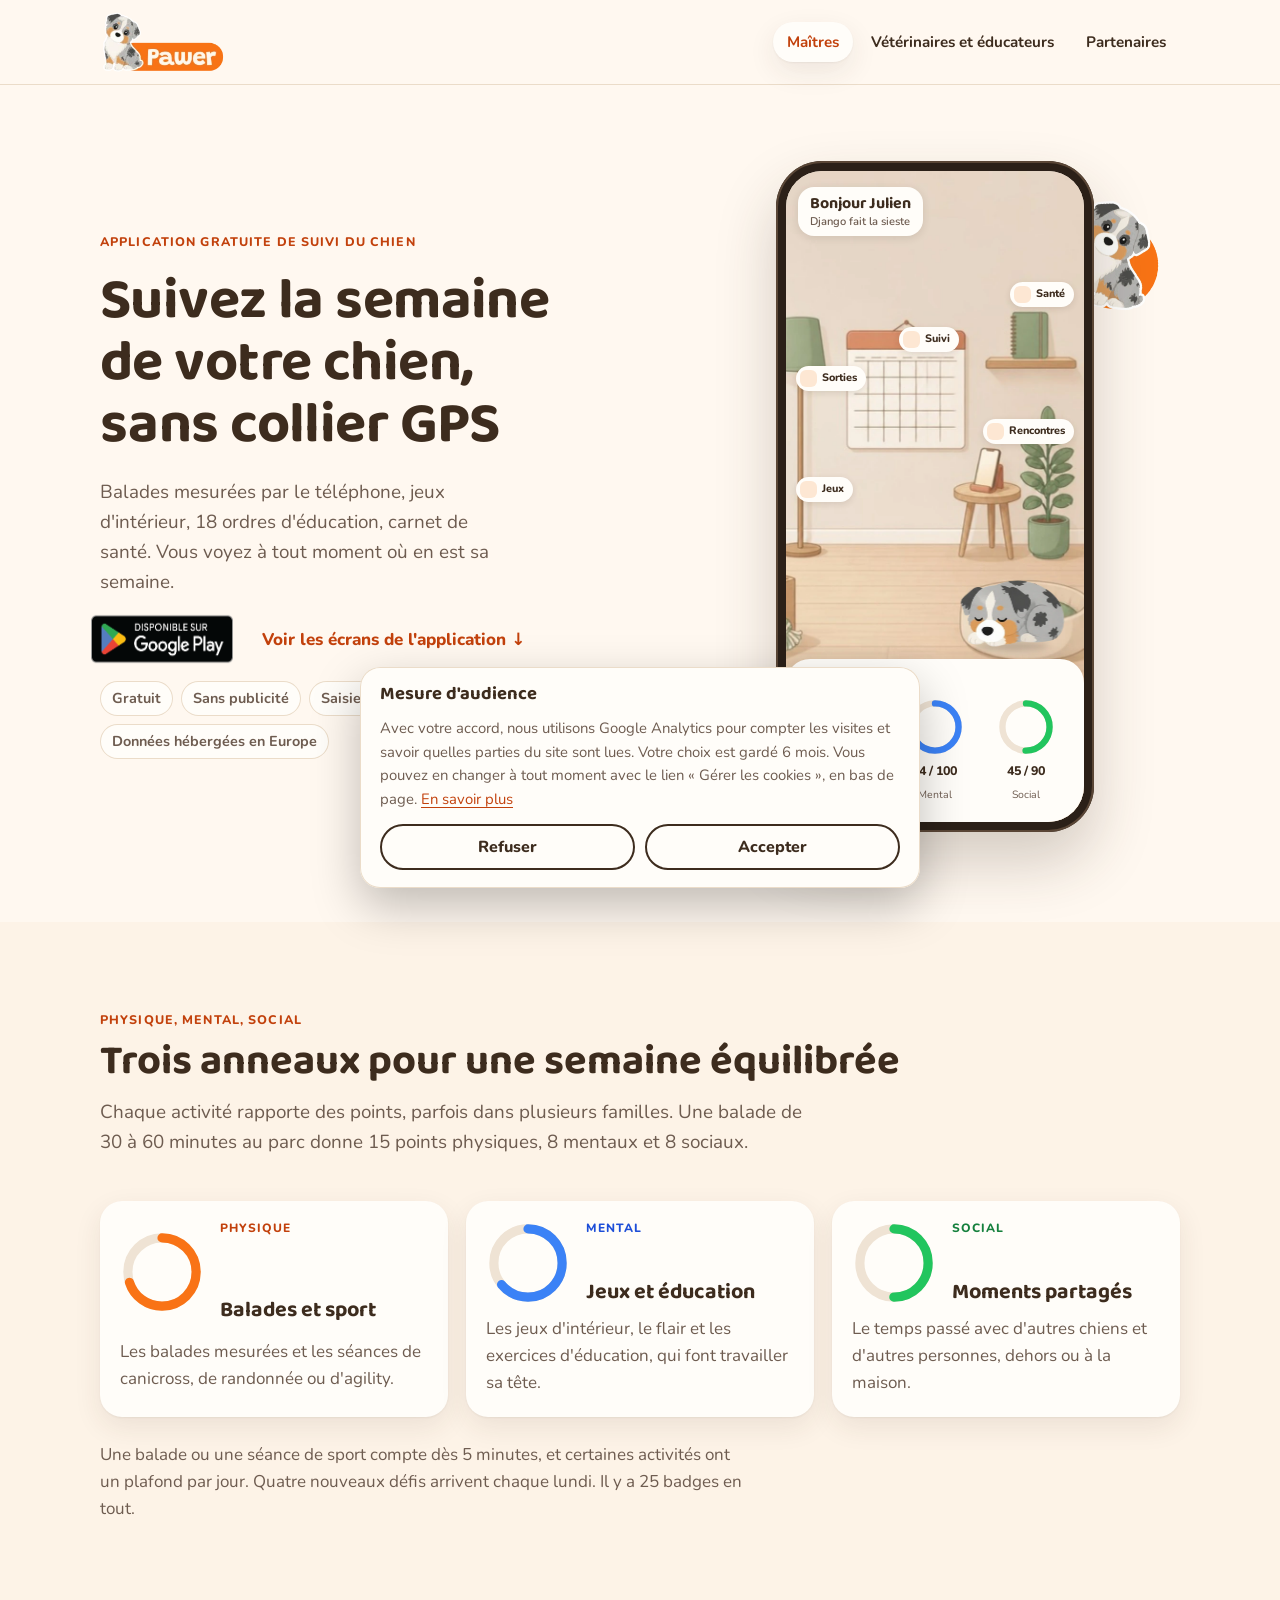
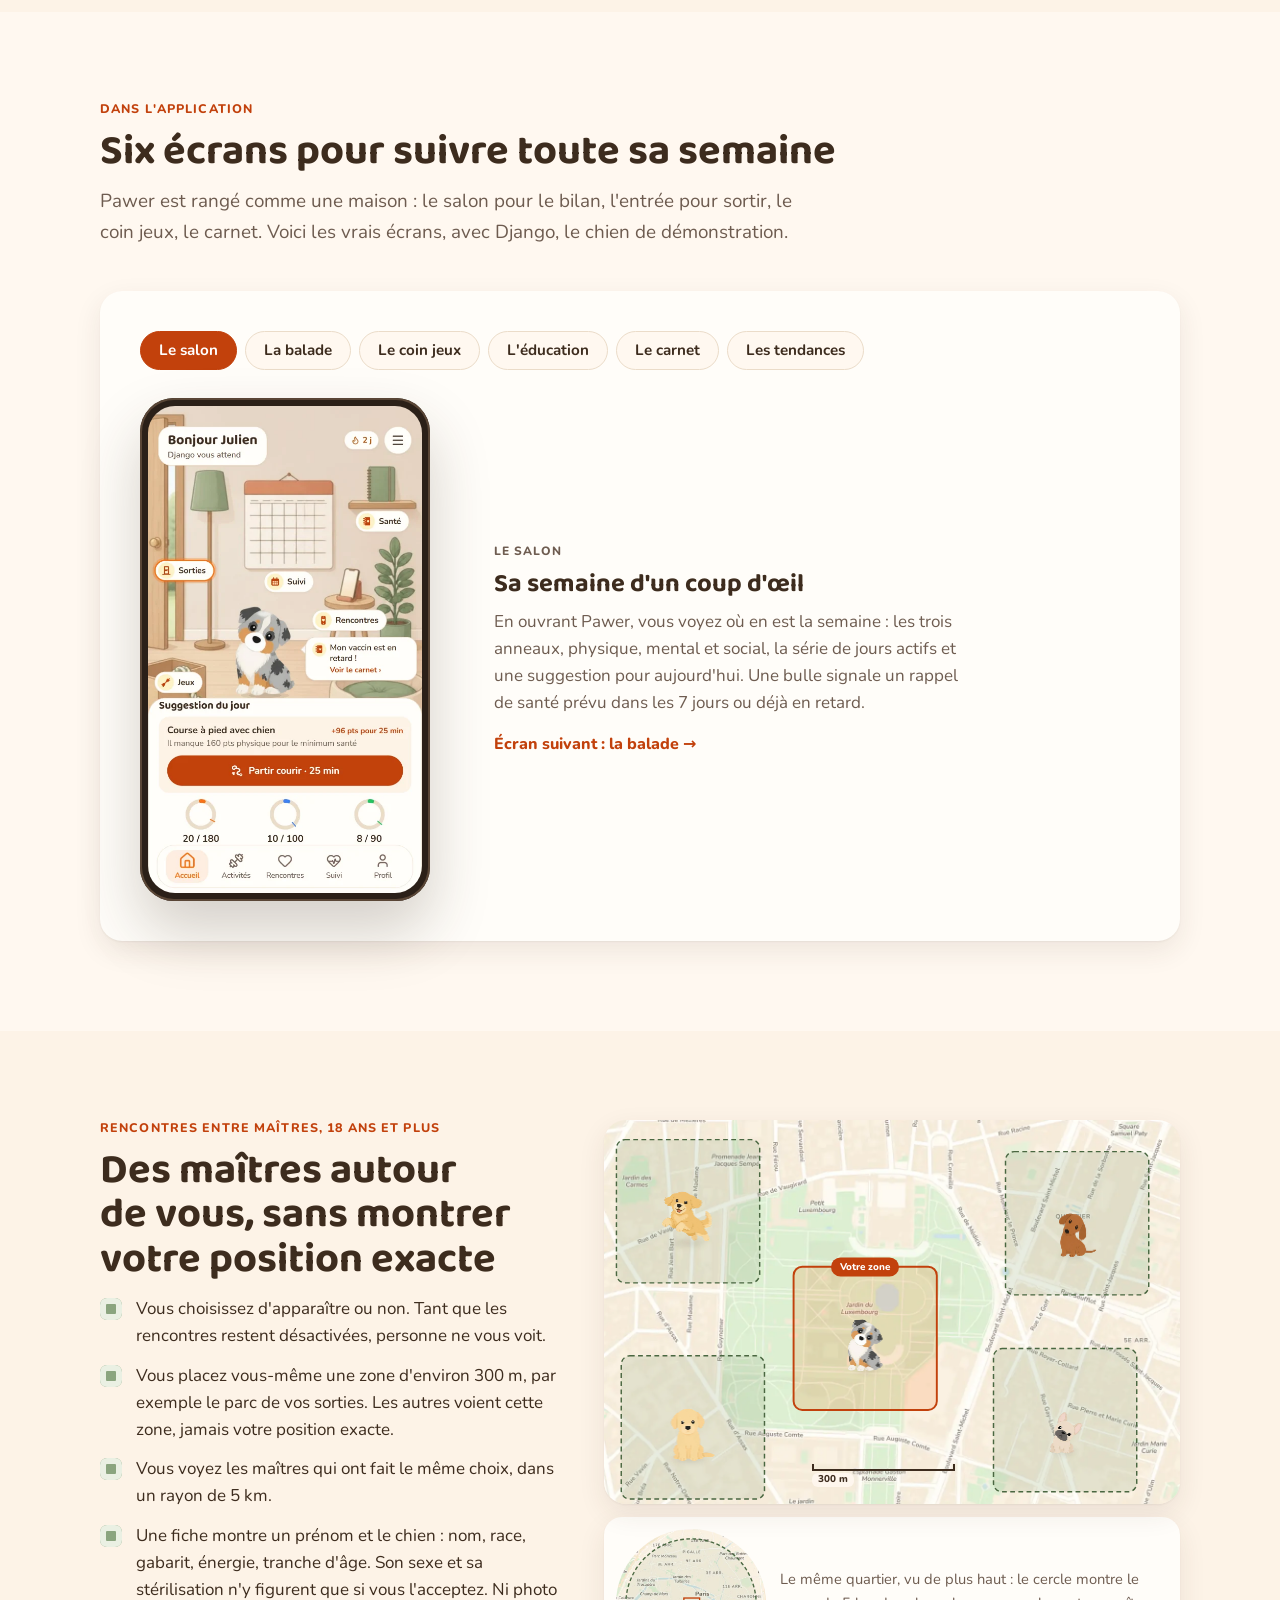
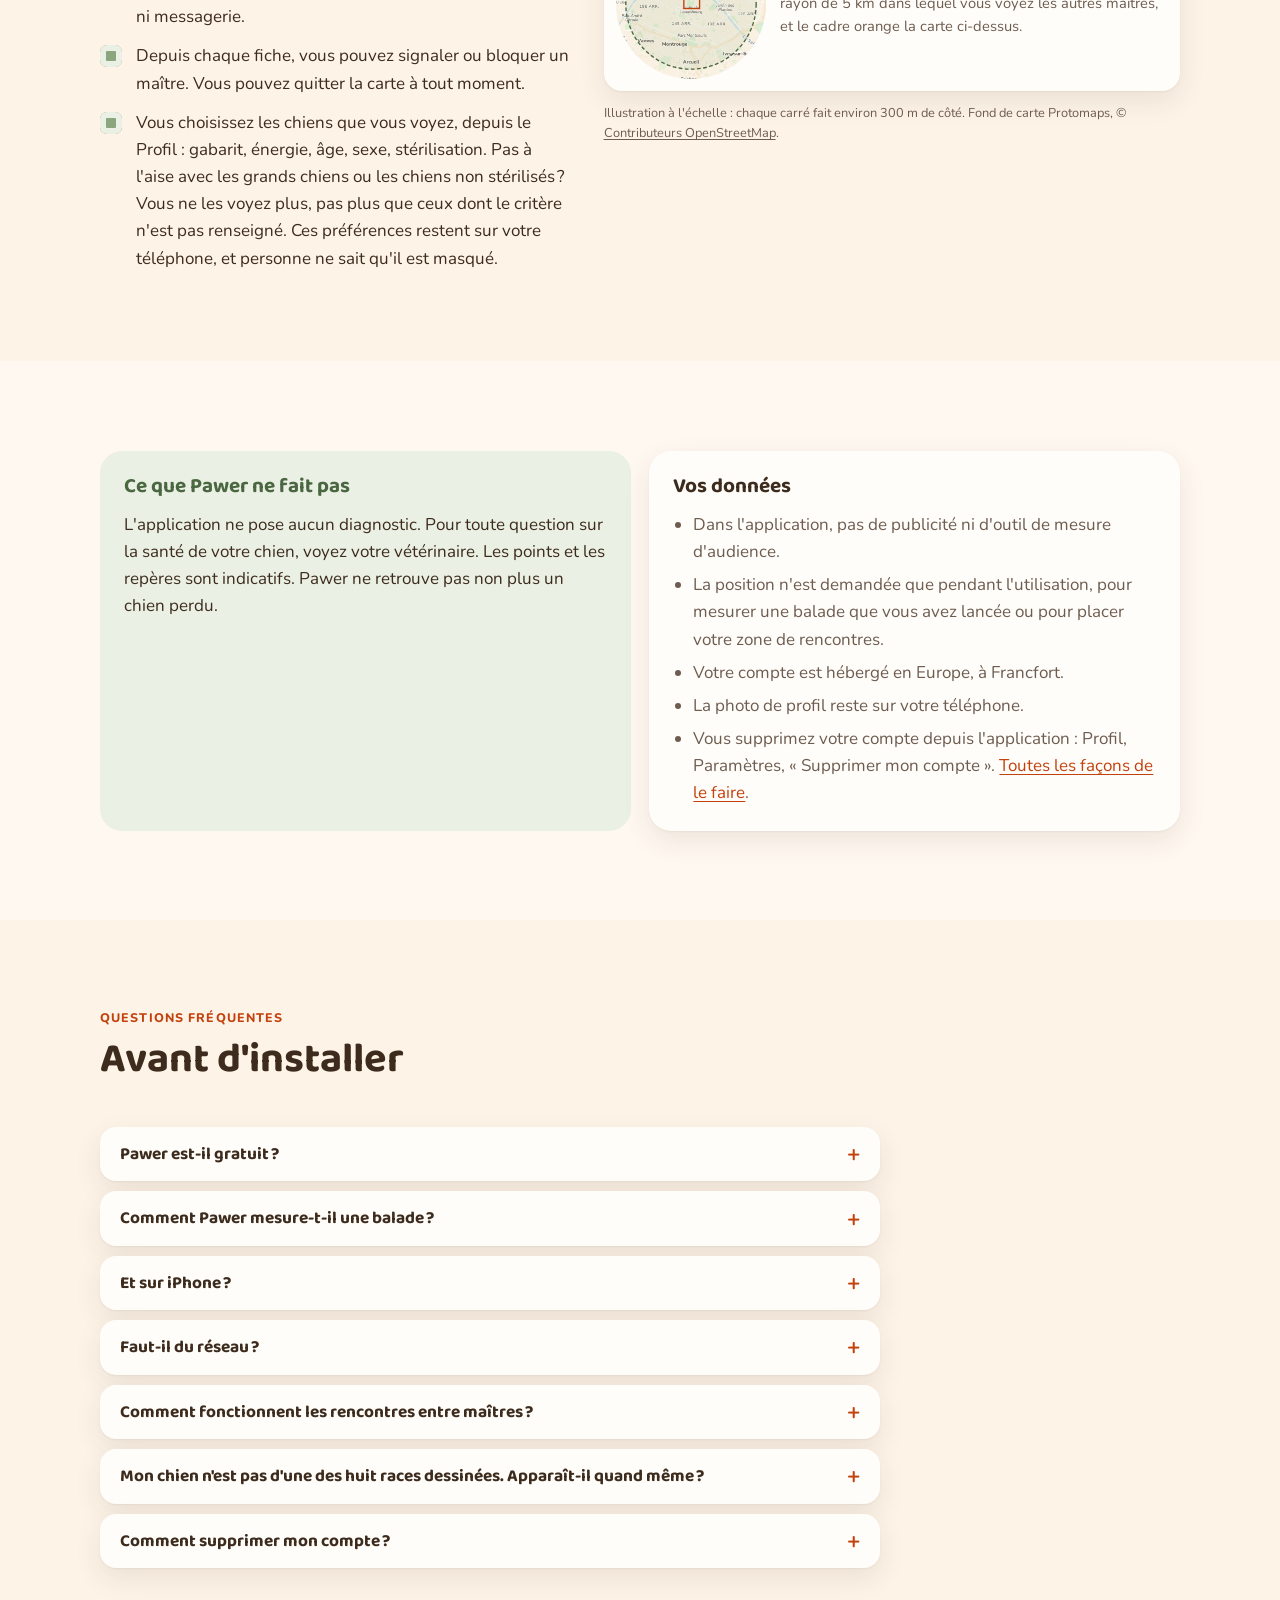
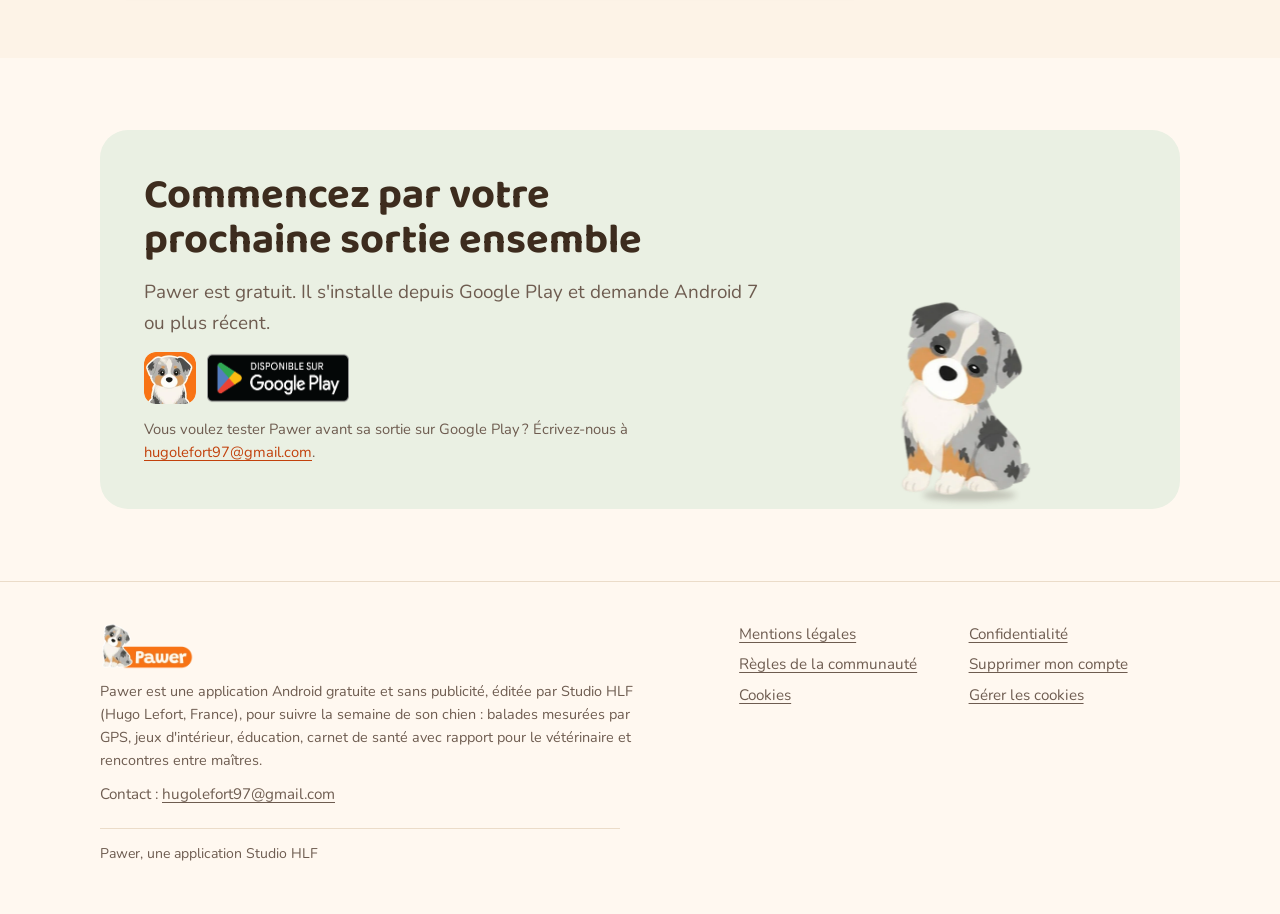
==== commit 4b453570: "Chiens du site : tête penchée, plus aucune marche - Appel final de l'accueil : le berger australien " ====
--- a/index.html
+++ b/index.html
@@ -502,8 +502,8 @@
           <p class="doux petit">Vous voulez tester Pawer avant sa sortie sur Google Play ? Écrivez-nous à <a href="mailto:hugolefort97@gmail.com?subject=Tester%20Pawer" data-sujet="testeur">hugolefort97@gmail.com</a>.</p>
         </div>
         <div class="cadre-chien large">
-          <div class="chien-marionnette" data-race="teckel" data-pose="marche" aria-hidden="true">
-            <img src="/assets/img/chiens/teckel-marche.webp" alt="" width="569" height="281" loading="lazy">
+          <div class="chien-marionnette" data-race="berger-australien" data-pose="curieux" aria-hidden="true">
+            <img src="/assets/img/chiens/berger-australien-curieux.webp" alt="" width="266" height="427" loading="lazy">
           </div>
         </div>
       </div>
--- a/assets/css/chiens.css
+++ b/assets/css/chiens.css
@@ -7,11 +7,13 @@
      la marionnette porte seule le mouvement, sur place ;
    - avant le premier dessin, sans WebGL ou sans script, l'image de repli
      (première image de la boucle, rendue par la marionnette) reste visible ;
-   - mouvement réduit : la marionnette dessine une image fixe.
+   - mouvement réduit : la marionnette dessine une image fixe ;
+   - JAMAIS de pose de marche sur le site (demande du porteur, 10 oct. 2026) :
+     on illustre avec la tête penchée (« curieux »).
 
    Gabarit :
-   <div class="chien-marionnette" data-race="labrador" data-pose="marche" aria-hidden="true" style="--h: 50%; --sol: 8%">
-     <img src="/assets/img/chiens/labrador-marche.webp" alt="" width="…" height="…" loading="lazy">
+   <div class="chien-marionnette" data-race="teckel" data-pose="curieux" aria-hidden="true" style="--h: 50%; --sol: 8%">
+     <img src="/assets/img/chiens/teckel-curieux.webp" alt="" width="…" height="…" loading="lazy">
    </div>
    --x : abscisse du centre ; --sol : hauteur du sol depuis le bas du cadre ;
    --h : hauteur de l'élément (celle de la race, la même pour ses six poses).
@@ -63,14 +65,12 @@
 .chien-marionnette[data-race="berger-australien"][data-pose="assis"] > img { height: 97.2%; }
 .chien-marionnette[data-race="berger-australien"][data-pose="reverence"] > img { height: 74.0%; }
 .chien-marionnette[data-race="berger-australien"][data-pose="saut"] > img { height: 97.9%; }
-.chien-marionnette[data-race="labrador"][data-pose="marche"] > img { height: 81.5%; }
 .chien-marionnette[data-race="labrador"][data-pose="assis"] > img { height: 92.3%; }
 .chien-marionnette[data-race="golden-retriever"][data-pose="saut"] > img { height: 100.0%; }
 .chien-marionnette[data-race="berger-allemand"][data-pose="curieux"] > img { height: 99.3%; }
 .chien-marionnette[data-race="berger-allemand"][data-pose="assis"] > img { height: 100.0%; }
 .chien-marionnette[data-race="chihuahua"][data-pose="curieux"] > img { height: 89.4%; }
 .chien-marionnette[data-race="chihuahua"][data-pose="assis"] > img { height: 87.8%; }
-.chien-marionnette[data-race="teckel"][data-pose="marche"] > img { height: 78.1%; }
 .chien-marionnette[data-race="teckel"][data-pose="curieux"] > img { height: 93.3%; }
 .chien-marionnette[data-race="bouledogue-francais"][data-pose="assis"] > img { height: 89.9%; }
 .chien-marionnette[data-race="bouledogue-francais"][data-pose="curieux"] > img { height: 91.5%; }
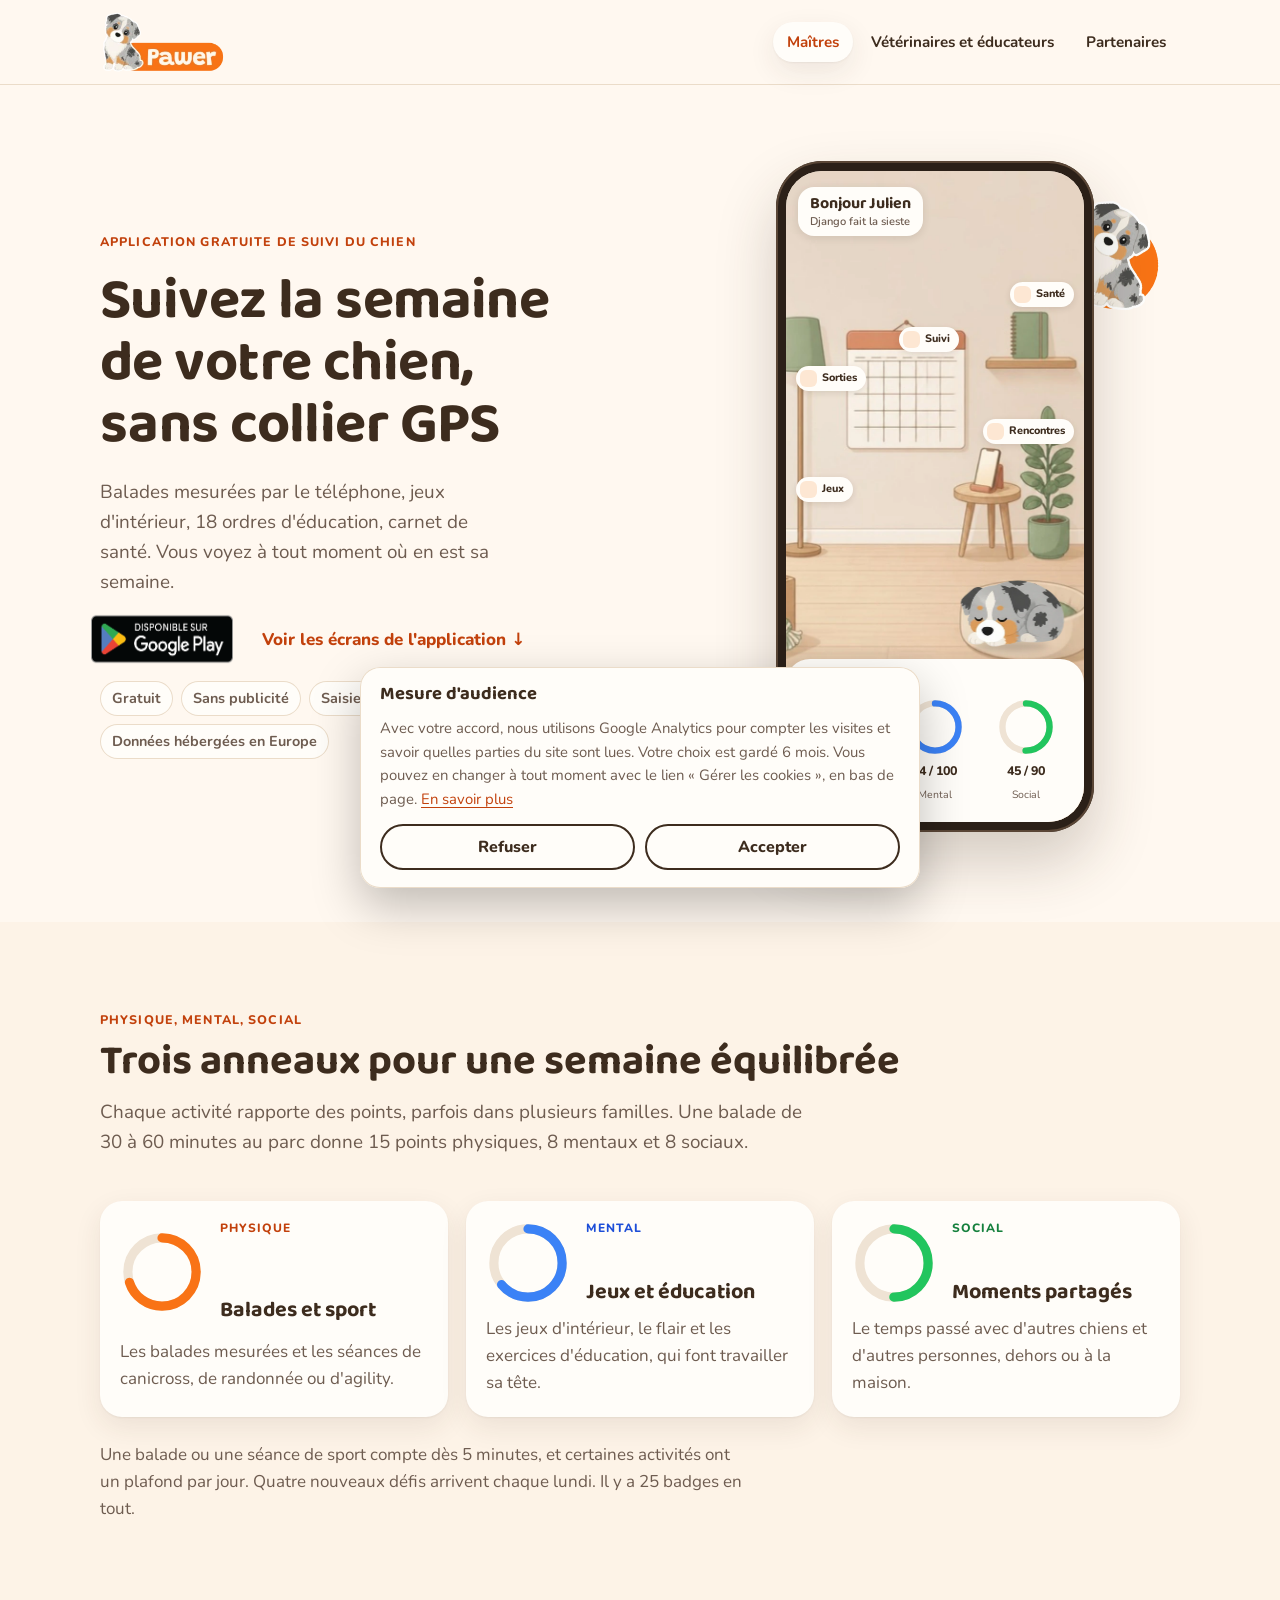
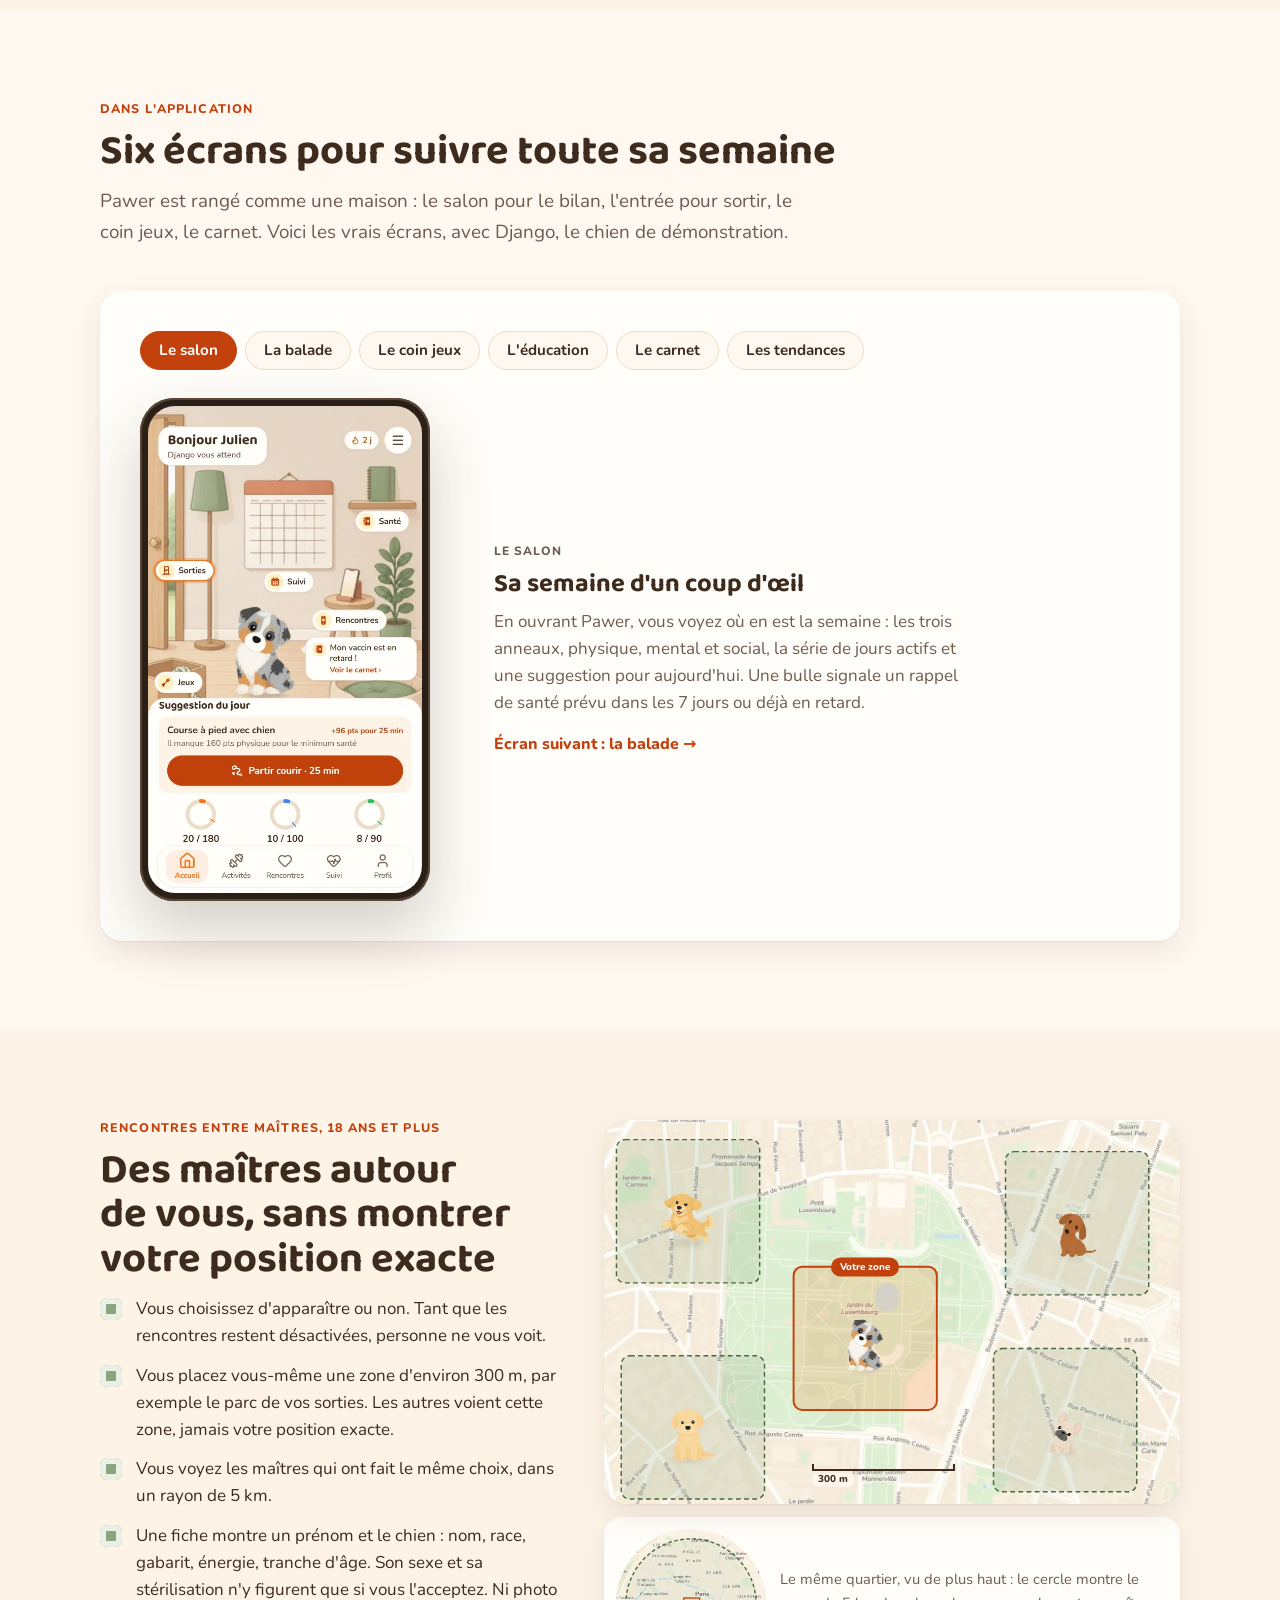
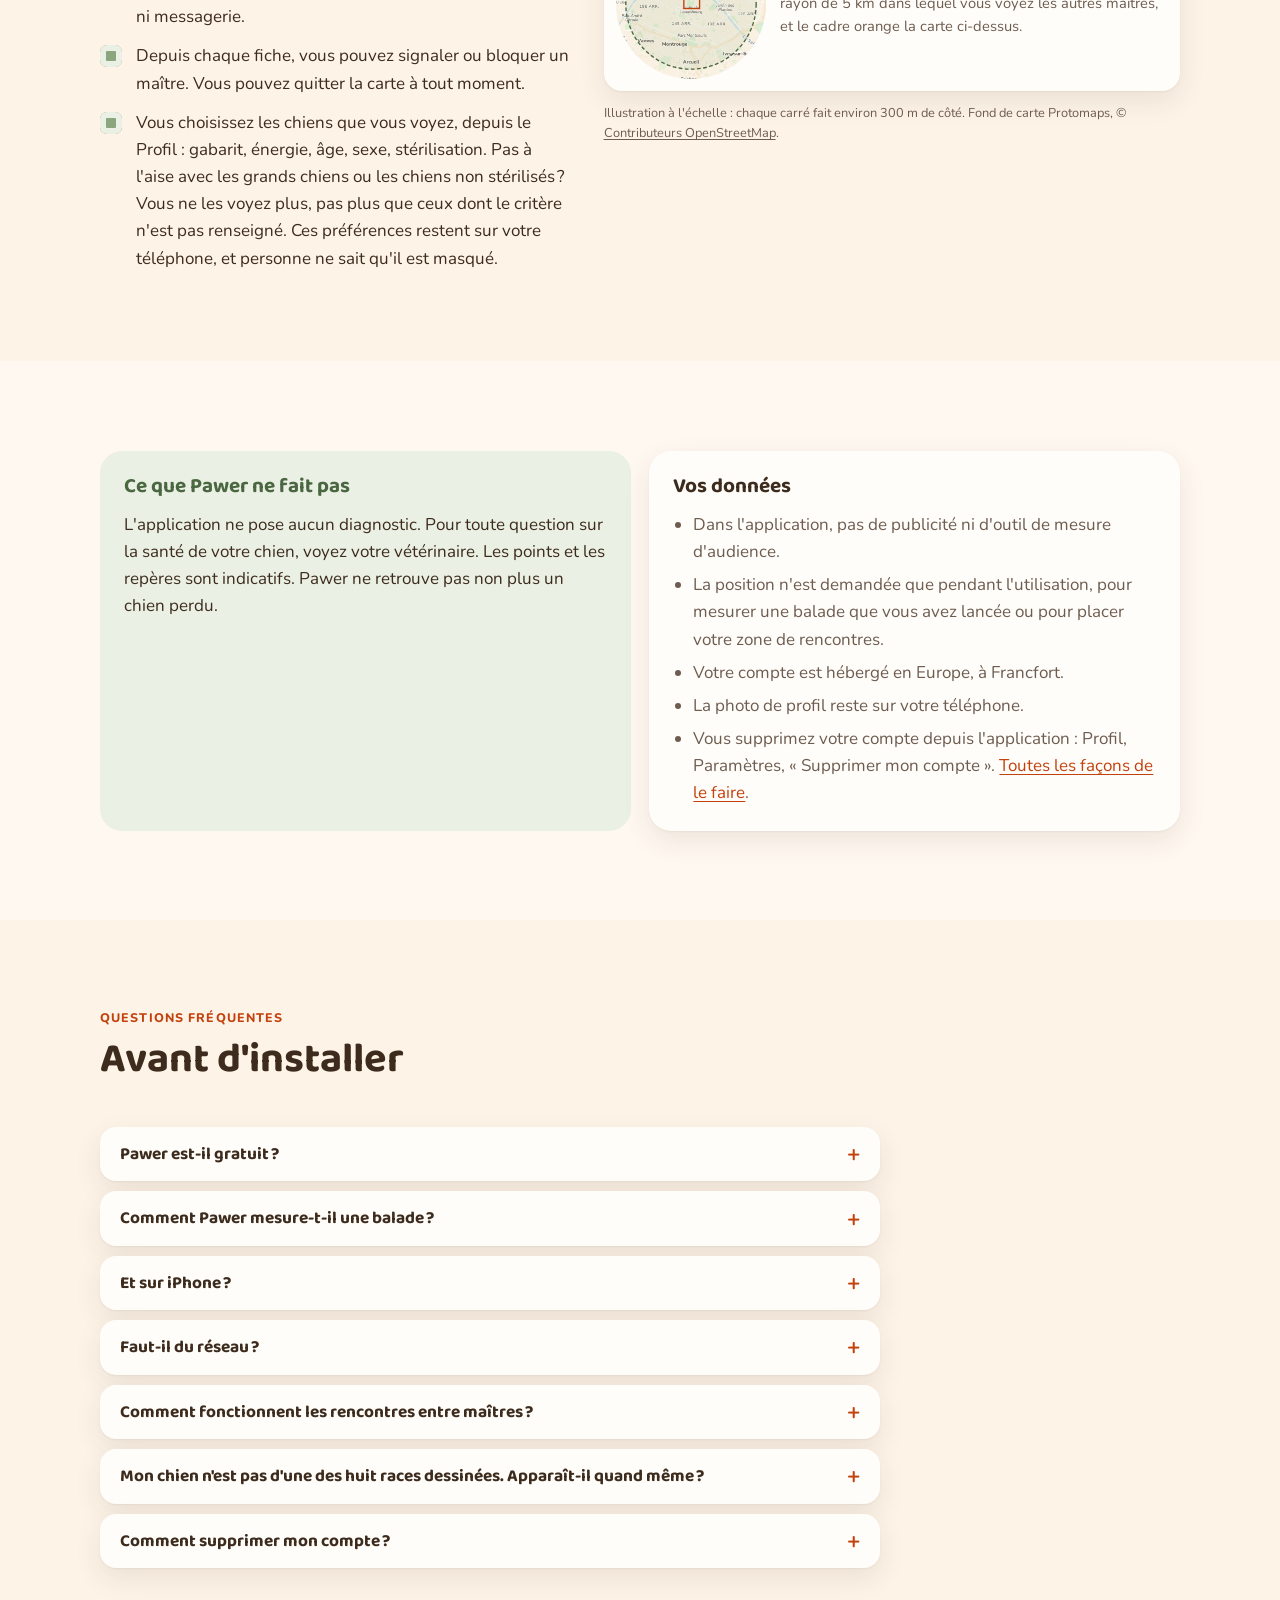
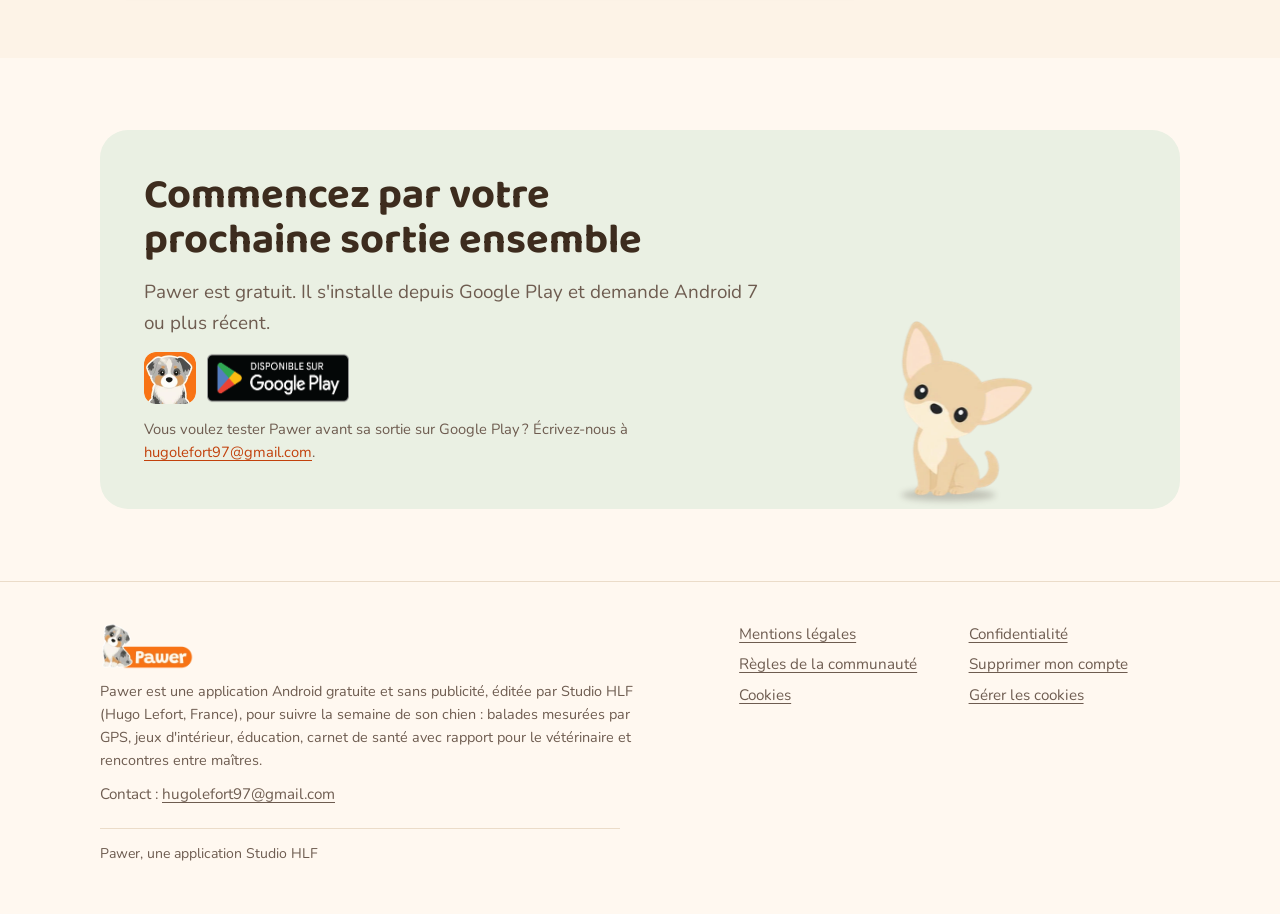
==== commit 658fac64: "Chiens du site : plus de races, moins de berger australien - Appel final de l'accueil : chihuahua tê" ====
--- a/index.html
+++ b/index.html
@@ -502,8 +502,8 @@
           <p class="doux petit">Vous voulez tester Pawer avant sa sortie sur Google Play ? Écrivez-nous à <a href="mailto:hugolefort97@gmail.com?subject=Tester%20Pawer" data-sujet="testeur">hugolefort97@gmail.com</a>.</p>
         </div>
         <div class="cadre-chien large">
-          <div class="chien-marionnette" data-race="berger-australien" data-pose="curieux" aria-hidden="true">
-            <img src="/assets/img/chiens/berger-australien-curieux.webp" alt="" width="266" height="427" loading="lazy">
+          <div class="chien-marionnette" data-race="chihuahua" data-pose="curieux" aria-hidden="true">
+            <img src="/assets/img/chiens/chihuahua-curieux.webp" alt="" width="315" height="447" loading="lazy">
           </div>
         </div>
       </div>
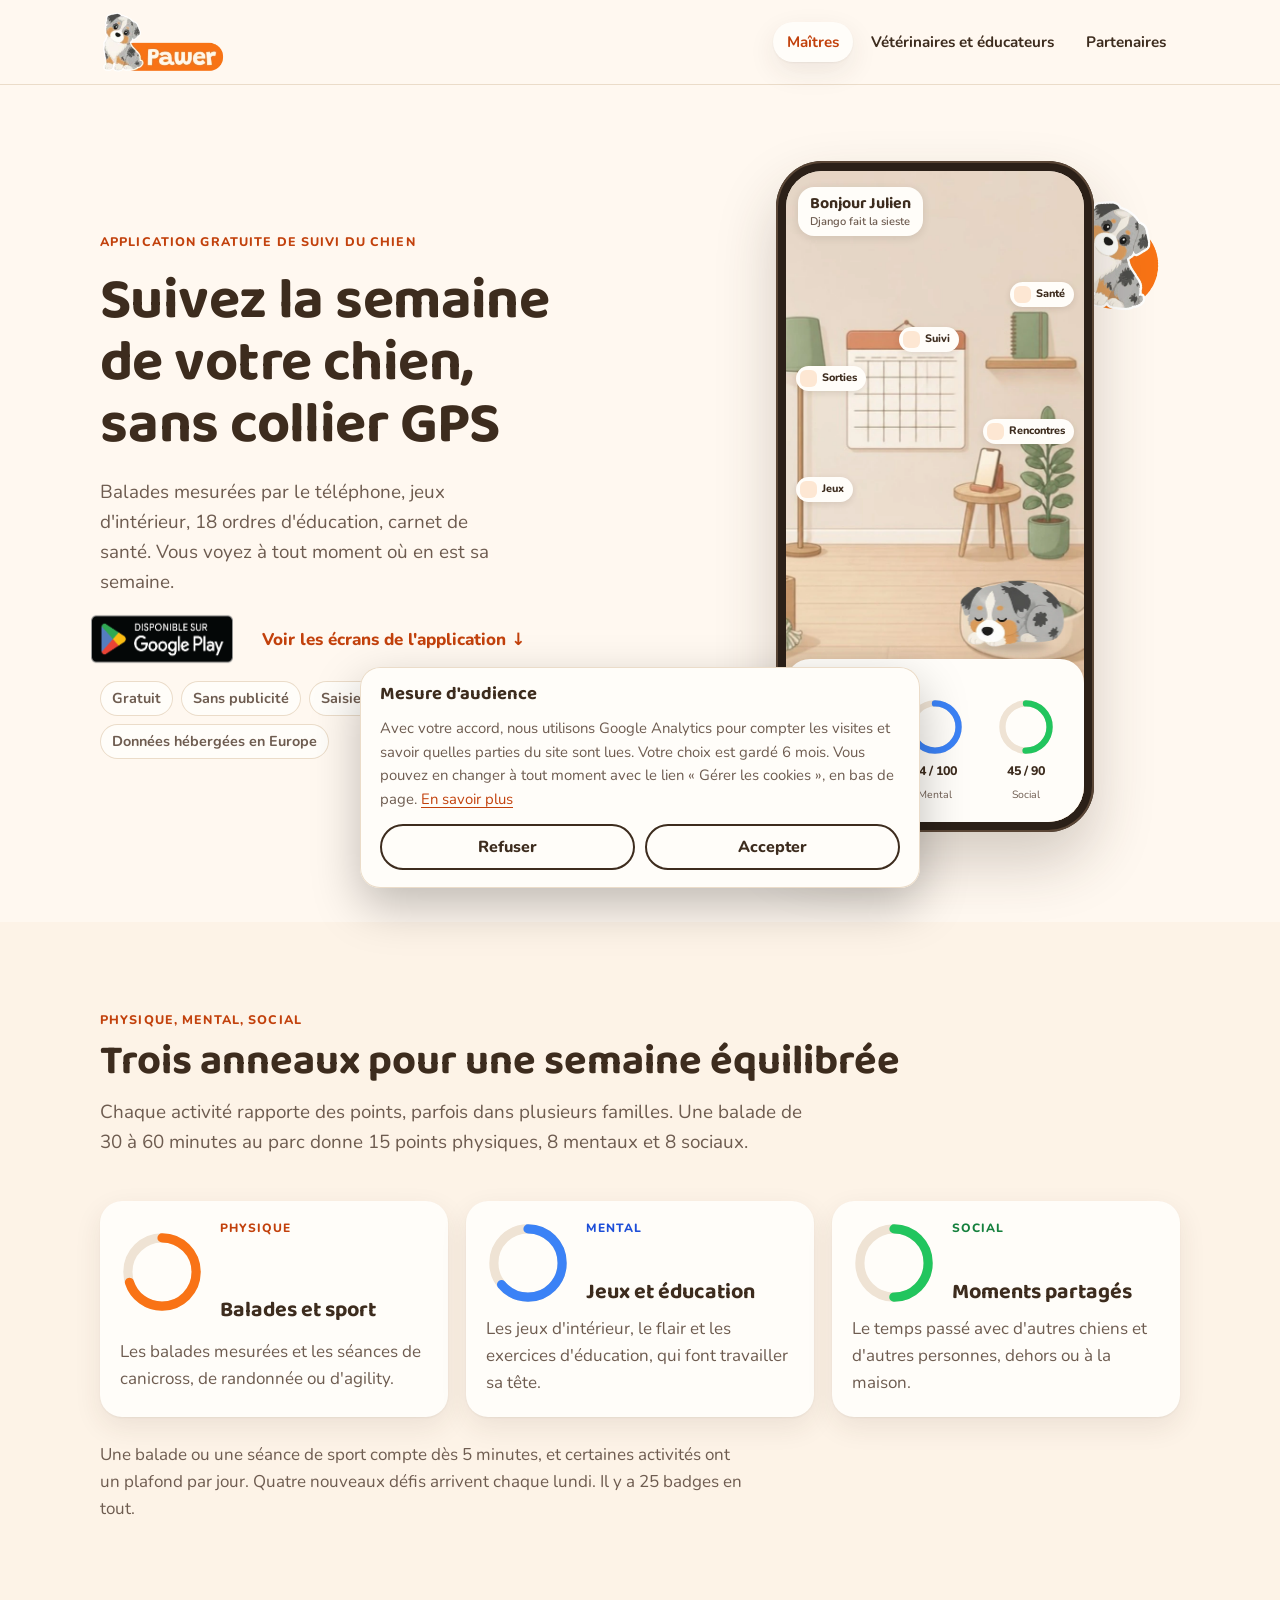
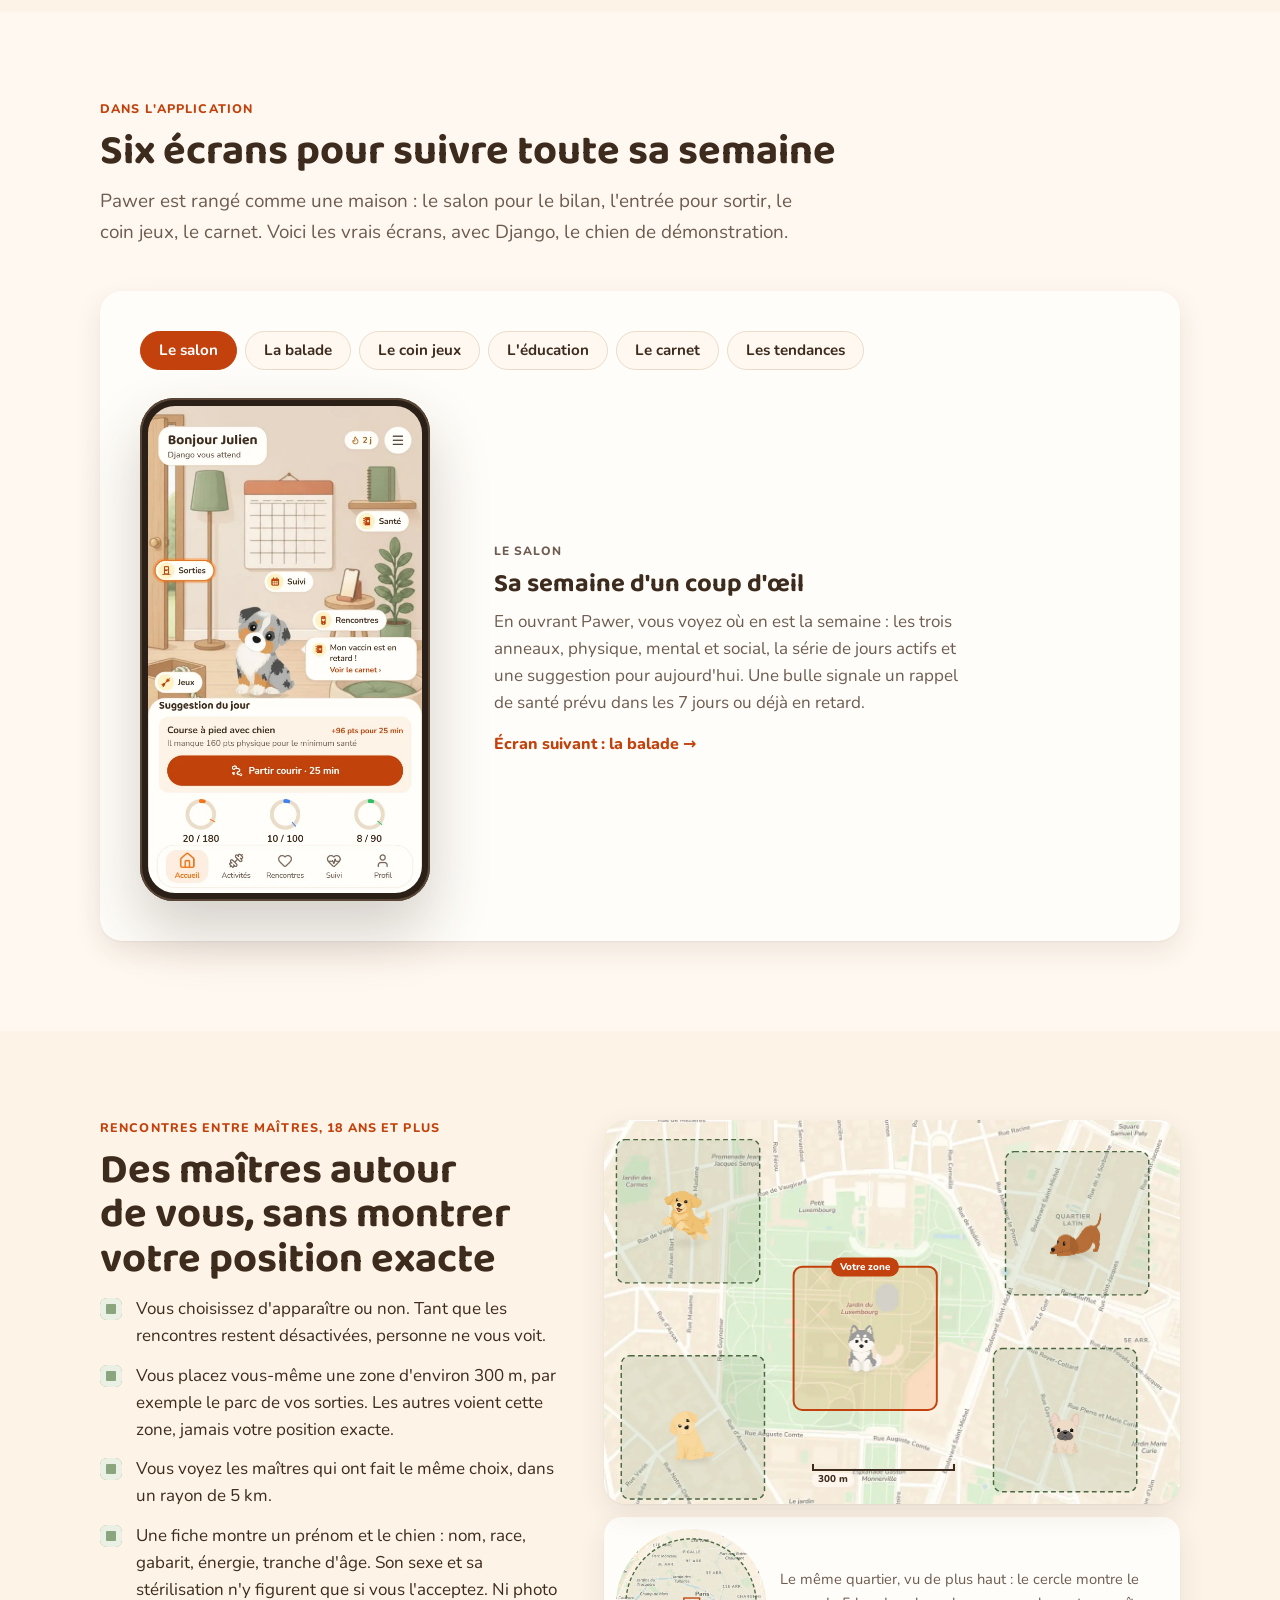
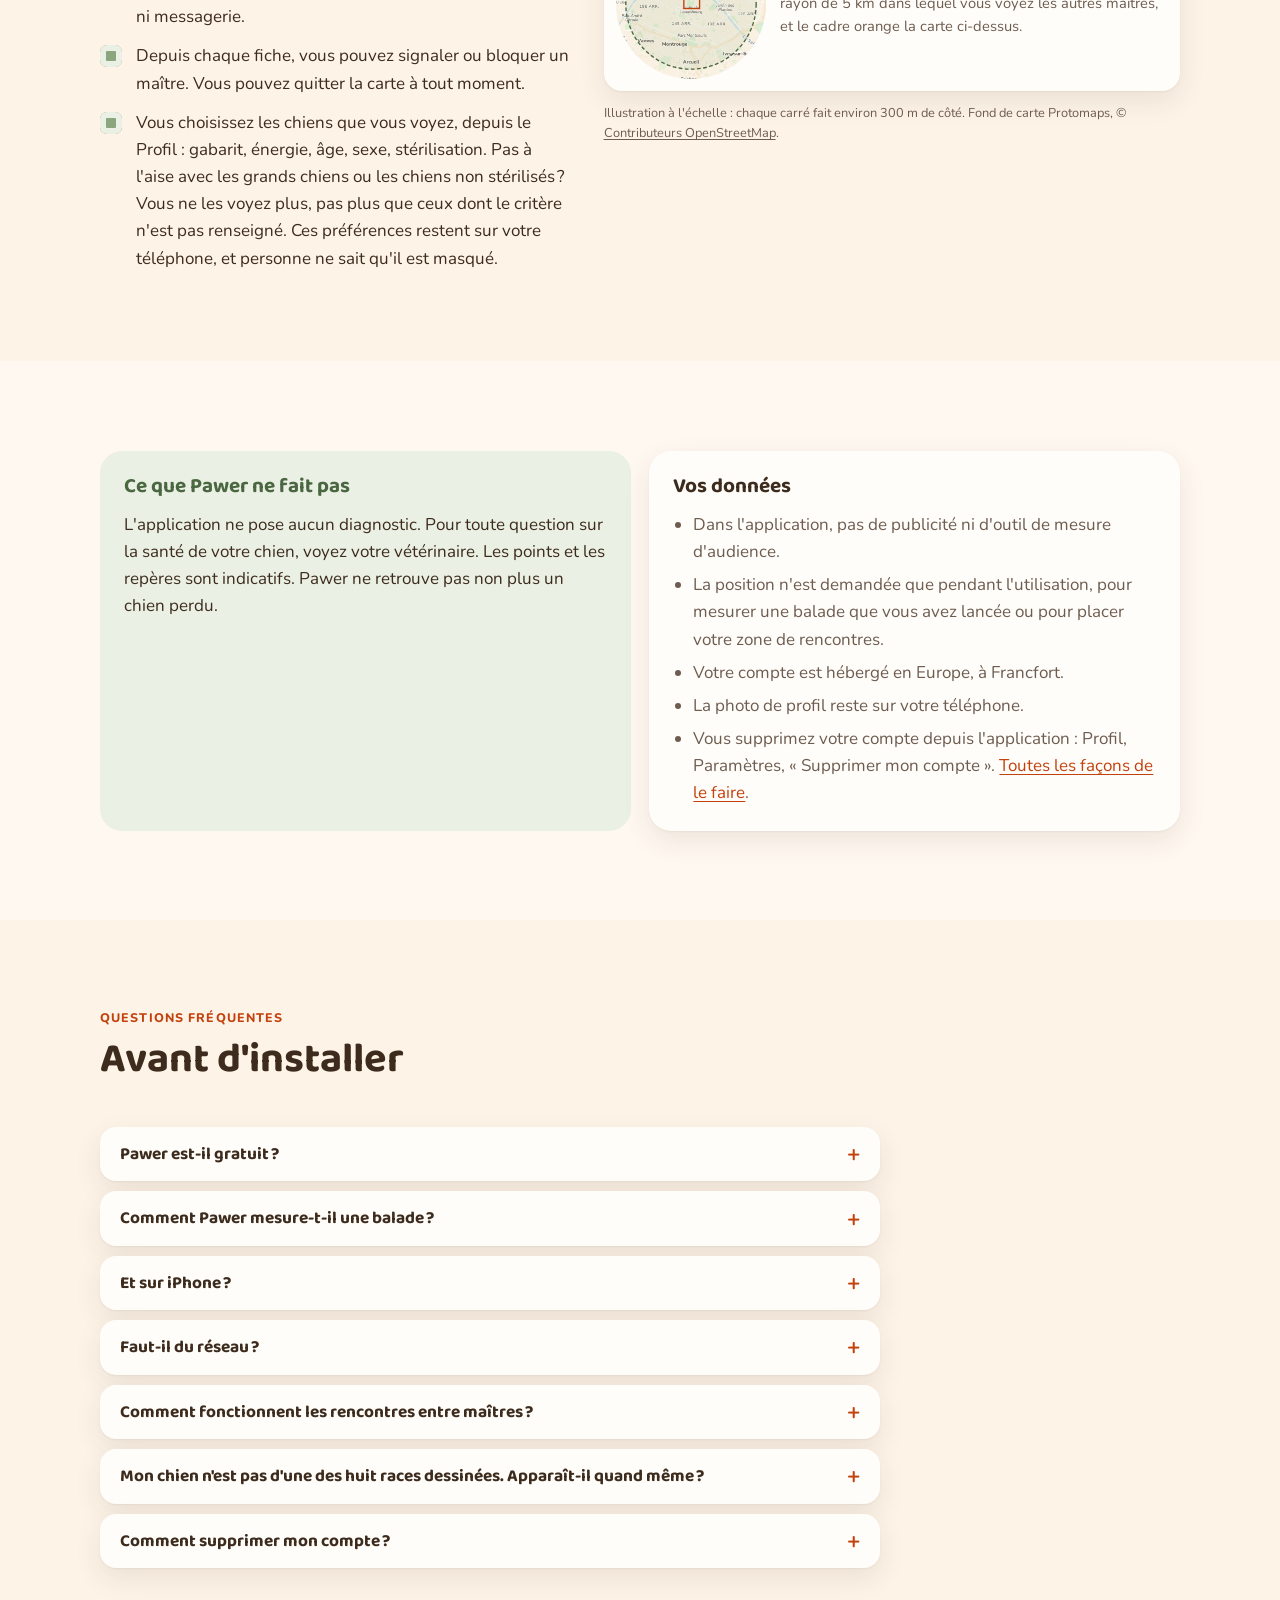
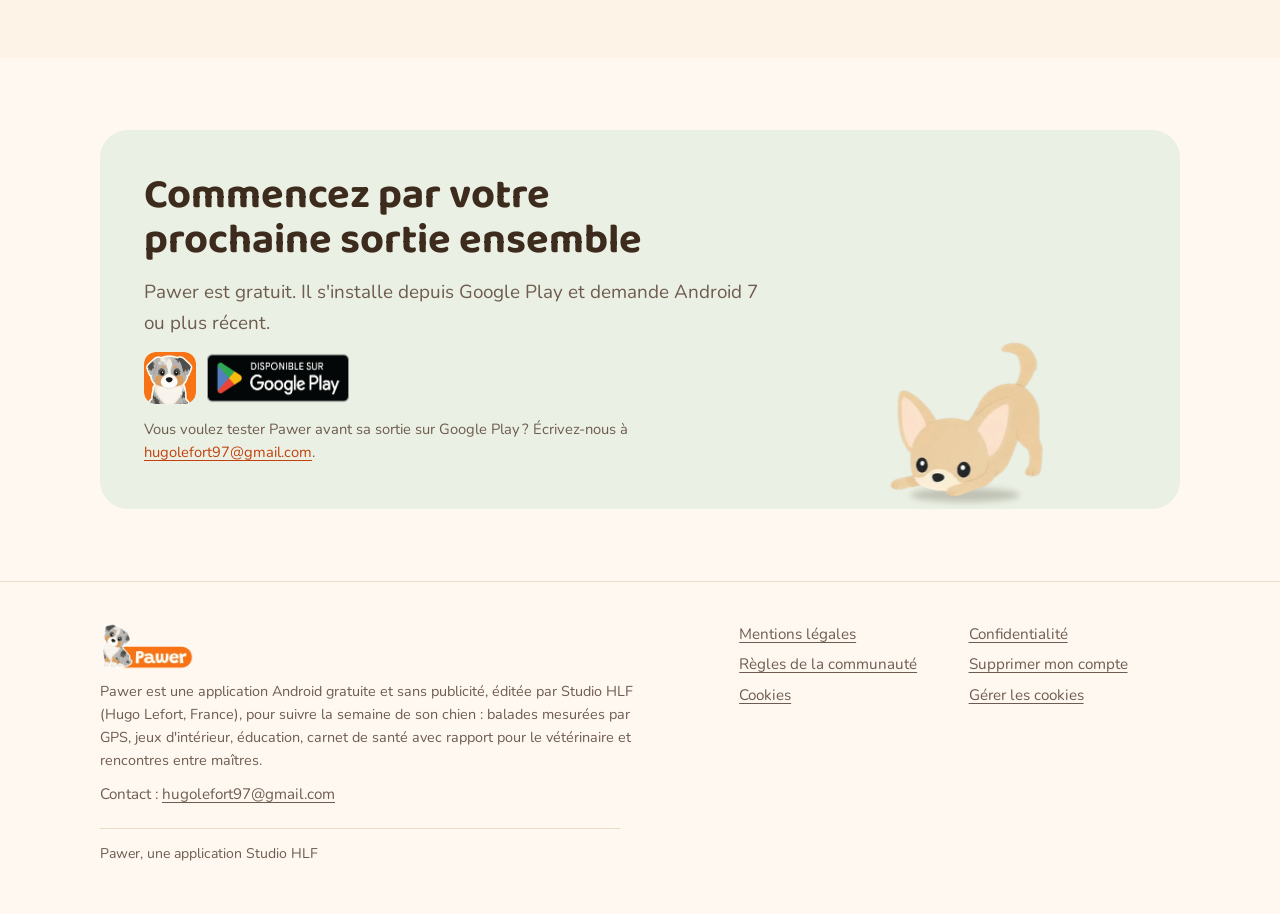
==== commit e8adf39e: "Chiens du site : races et poses variées, jamais la marche - Accueil : carte des rencontres avec gold" ====
--- a/index.html
+++ b/index.html
@@ -392,17 +392,17 @@
           <div class="chien-marionnette sur-carte" data-race="golden-retriever" data-pose="saut" data-decalage="700" aria-hidden="true" style="--x: 14.6%; --sol: 67.5%; --h: 10cqw">
             <img src="/assets/img/chiens/golden-retriever-saut.webp" alt="" width="409" height="452" loading="lazy">
           </div>
-          <div class="chien-marionnette sur-carte" data-race="teckel" data-pose="curieux" data-decalage="1300" aria-hidden="true" style="--x: 82.1%; --sol: 64.4%; --h: 8.4cqw">
-            <img src="/assets/img/chiens/teckel-curieux.webp" alt="" width="285" height="336" loading="lazy">
-          </div>
-          <div class="chien-marionnette sur-carte" data-race="bouledogue-francais" data-pose="curieux" data-decalage="2100" aria-hidden="true" style="--x: 80%; --sol: 13.1%; --h: 8.2cqw">
-            <img src="/assets/img/chiens/bouledogue-francais-curieux.webp" alt="" width="292" height="408" loading="lazy">
-          </div>
-          <div class="chien-marionnette sur-carte" data-race="labrador" data-pose="assis" data-decalage="3100" aria-hidden="true" style="--x: 15.4%; --sol: 11.25%; --h: 10cqw">
-            <img src="/assets/img/chiens/labrador-assis.webp" alt="" width="341" height="418" loading="lazy">
-          </div>
-          <div class="chien-marionnette sur-carte" data-race="berger-australien" data-pose="curieux" data-decalage="900" aria-hidden="true" style="--x: 45.33%; --sol: 34.4%; --h: 9.6cqw">
-            <img src="/assets/img/chiens/berger-australien-curieux.webp" alt="" width="266" height="427" loading="lazy">
+          <div class="chien-marionnette sur-carte" data-race="teckel" data-pose="reverence" data-decalage="1300" aria-hidden="true" style="--x: 82.1%; --sol: 64.4%; --h: 8.4cqw">
+            <img src="/assets/img/chiens/teckel-reverence.webp" alt="" width="411" height="332" loading="lazy">
+          </div>
+          <div class="chien-marionnette sur-carte" data-race="bouledogue-francais" data-pose="assis" data-decalage="2100" aria-hidden="true" style="--x: 80%; --sol: 13.1%; --h: 8.2cqw">
+            <img src="/assets/img/chiens/bouledogue-francais-assis.webp" alt="" width="270" height="401" loading="lazy">
+          </div>
+          <div class="chien-marionnette sur-carte" data-race="labrador" data-pose="curieux" data-decalage="3100" aria-hidden="true" style="--x: 15.4%; --sol: 11.25%; --h: 10cqw">
+            <img src="/assets/img/chiens/labrador-curieux.webp" alt="" width="365" height="415" loading="lazy">
+          </div>
+          <div class="chien-marionnette sur-carte" data-race="husky" data-pose="assis" data-decalage="900" aria-hidden="true" style="--x: 45.33%; --sol: 34.4%; --h: 9.6cqw">
+            <img src="/assets/img/chiens/husky-assis.webp" alt="" width="307" height="431" loading="lazy">
           </div>
           <span class="etiquette" style="left:45.33%; top:38.2%">Votre zone</span>
           <span class="echelle" style="left:36%"><i></i><span>300 m</span></span>
@@ -502,8 +502,8 @@
           <p class="doux petit">Vous voulez tester Pawer avant sa sortie sur Google Play ? Écrivez-nous à <a href="mailto:hugolefort97@gmail.com?subject=Tester%20Pawer" data-sujet="testeur">hugolefort97@gmail.com</a>.</p>
         </div>
         <div class="cadre-chien large">
-          <div class="chien-marionnette" data-race="chihuahua" data-pose="curieux" aria-hidden="true">
-            <img src="/assets/img/chiens/chihuahua-curieux.webp" alt="" width="315" height="447" loading="lazy">
+          <div class="chien-marionnette" data-race="chihuahua" data-pose="reverence" aria-hidden="true">
+            <img src="/assets/img/chiens/chihuahua-reverence.webp" alt="" width="365" height="391" loading="lazy">
           </div>
         </div>
       </div>
--- a/assets/css/chiens.css
+++ b/assets/css/chiens.css
@@ -74,6 +74,14 @@
 .chien-marionnette[data-race="teckel"][data-pose="curieux"] > img { height: 93.3%; }
 .chien-marionnette[data-race="bouledogue-francais"][data-pose="assis"] > img { height: 89.9%; }
 .chien-marionnette[data-race="bouledogue-francais"][data-pose="curieux"] > img { height: 91.5%; }
+.chien-marionnette[data-race="teckel"][data-pose="reverence"] > img { height: 92.2%; }
+.chien-marionnette[data-race="labrador"][data-pose="curieux"] > img { height: 91.6%; }
+.chien-marionnette[data-race="labrador"][data-pose="endormi"] > img { height: 54.3%; }
+.chien-marionnette[data-race="husky"][data-pose="assis"] > img { height: 87.2%; }
+.chien-marionnette[data-race="husky"][data-pose="reverence"] > img { height: 89.9%; }
+.chien-marionnette[data-race="chihuahua"][data-pose="reverence"] > img { height: 78.2%; }
+.chien-marionnette[data-race="golden-retriever"][data-pose="curieux"] > img { height: 92.9%; }
+.chien-marionnette[data-race="bouledogue-francais"][data-pose="saut"] > img { height: 100.0%; }
 /*/REPLIS*/
 
 /* ─── Cadre sans décor (appel final) : il coupe ce qui dépasse ─────── */
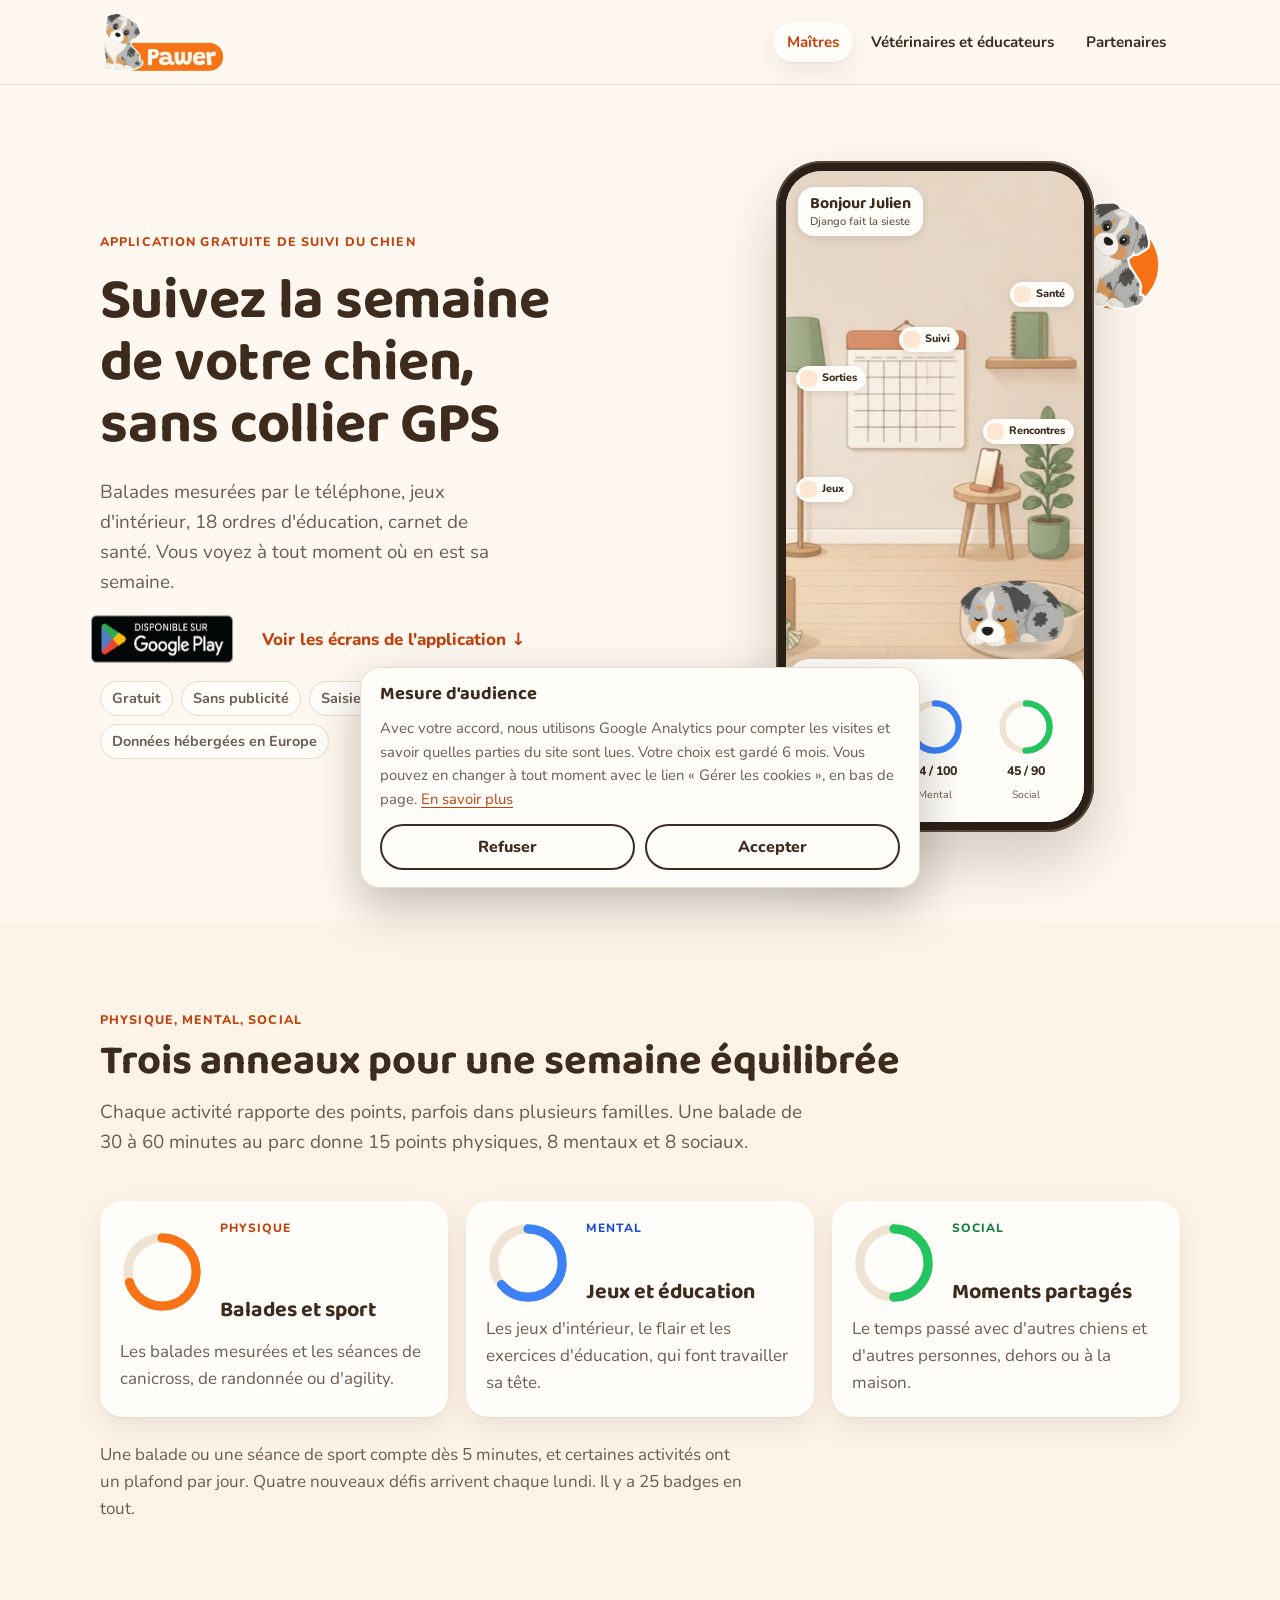
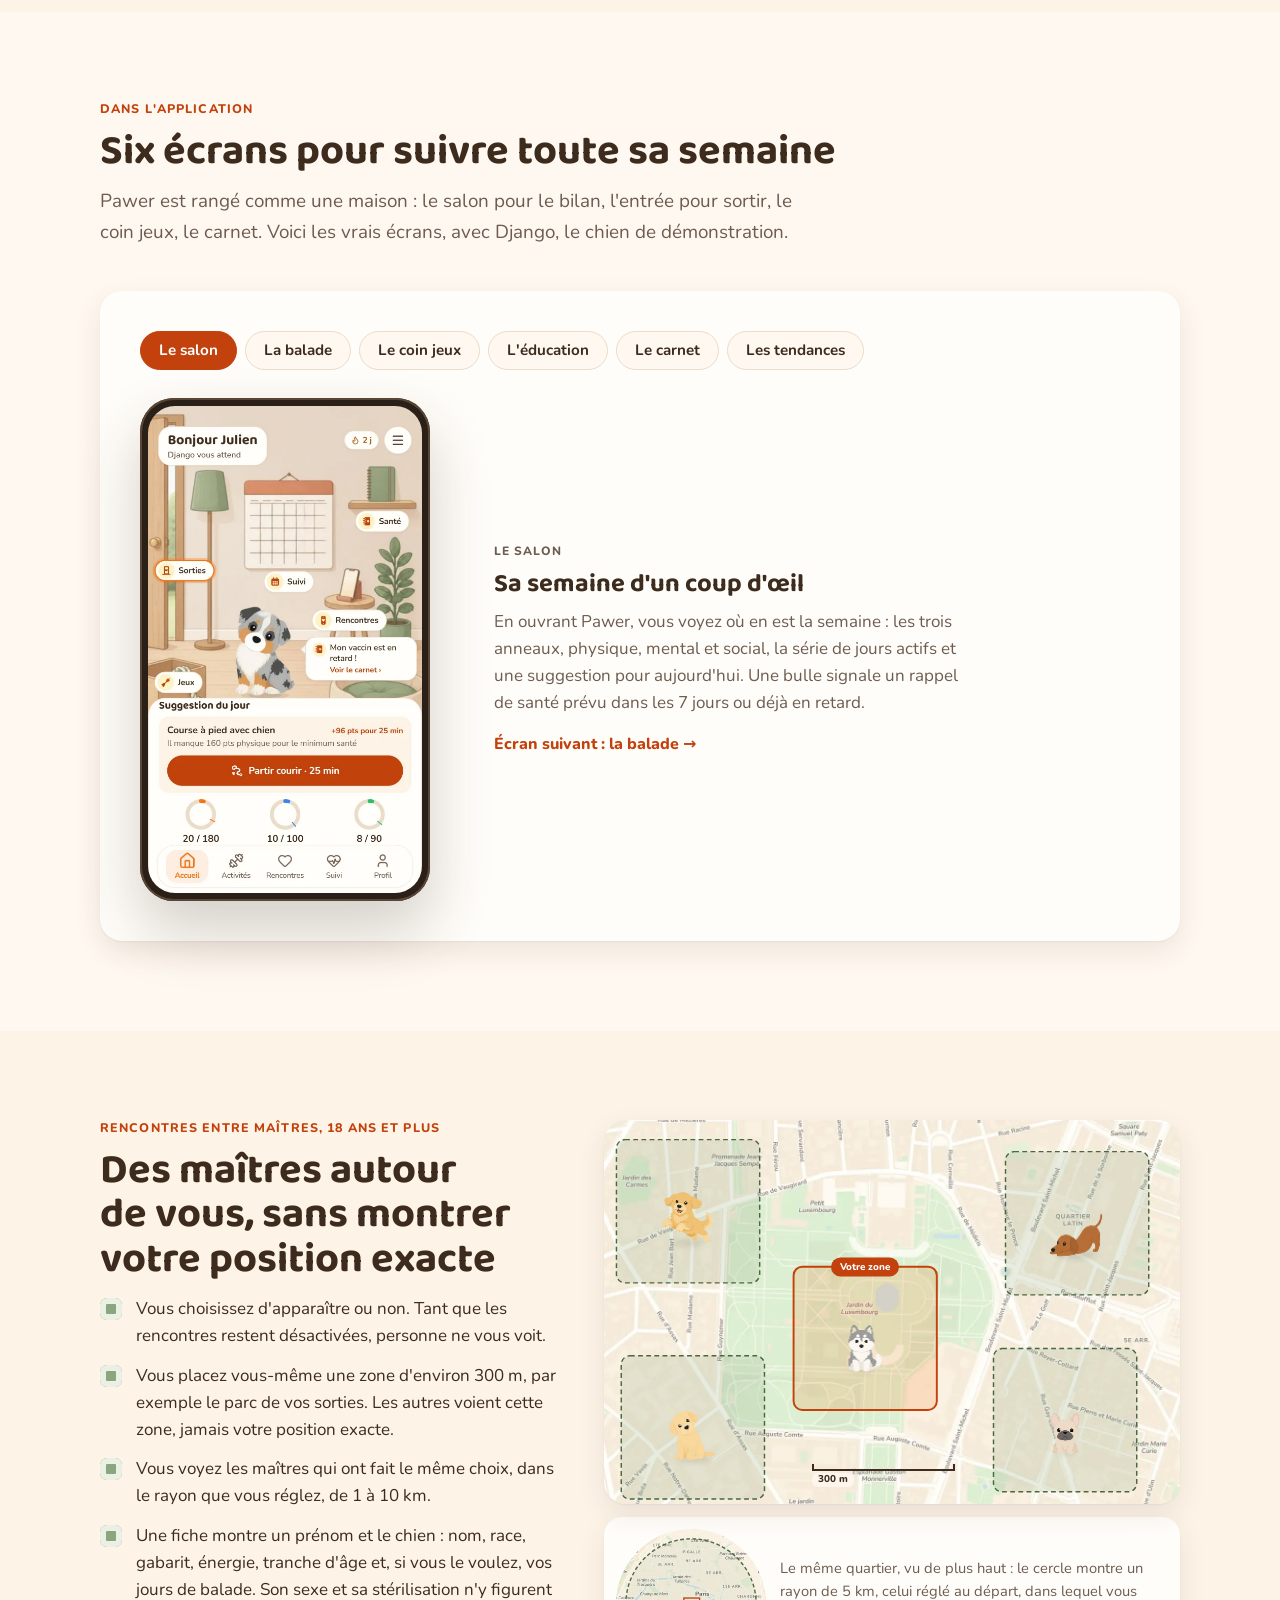
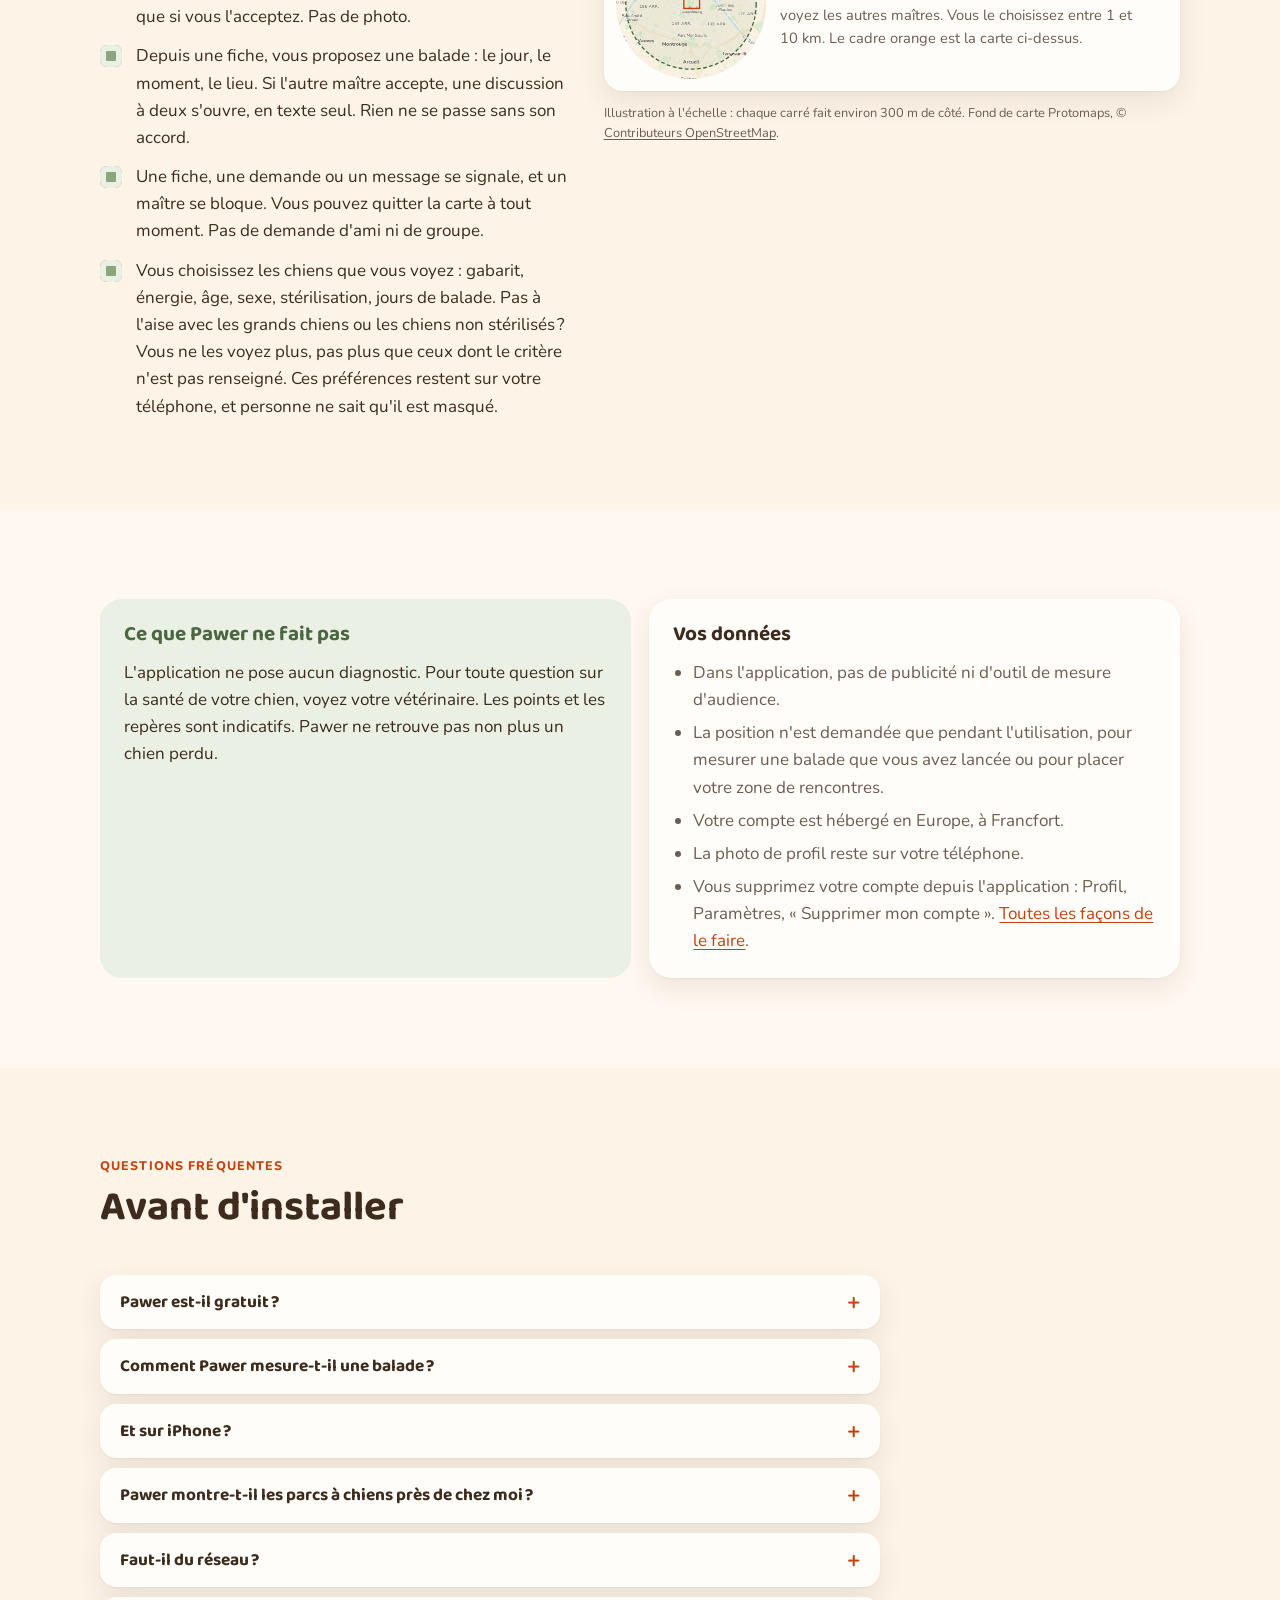
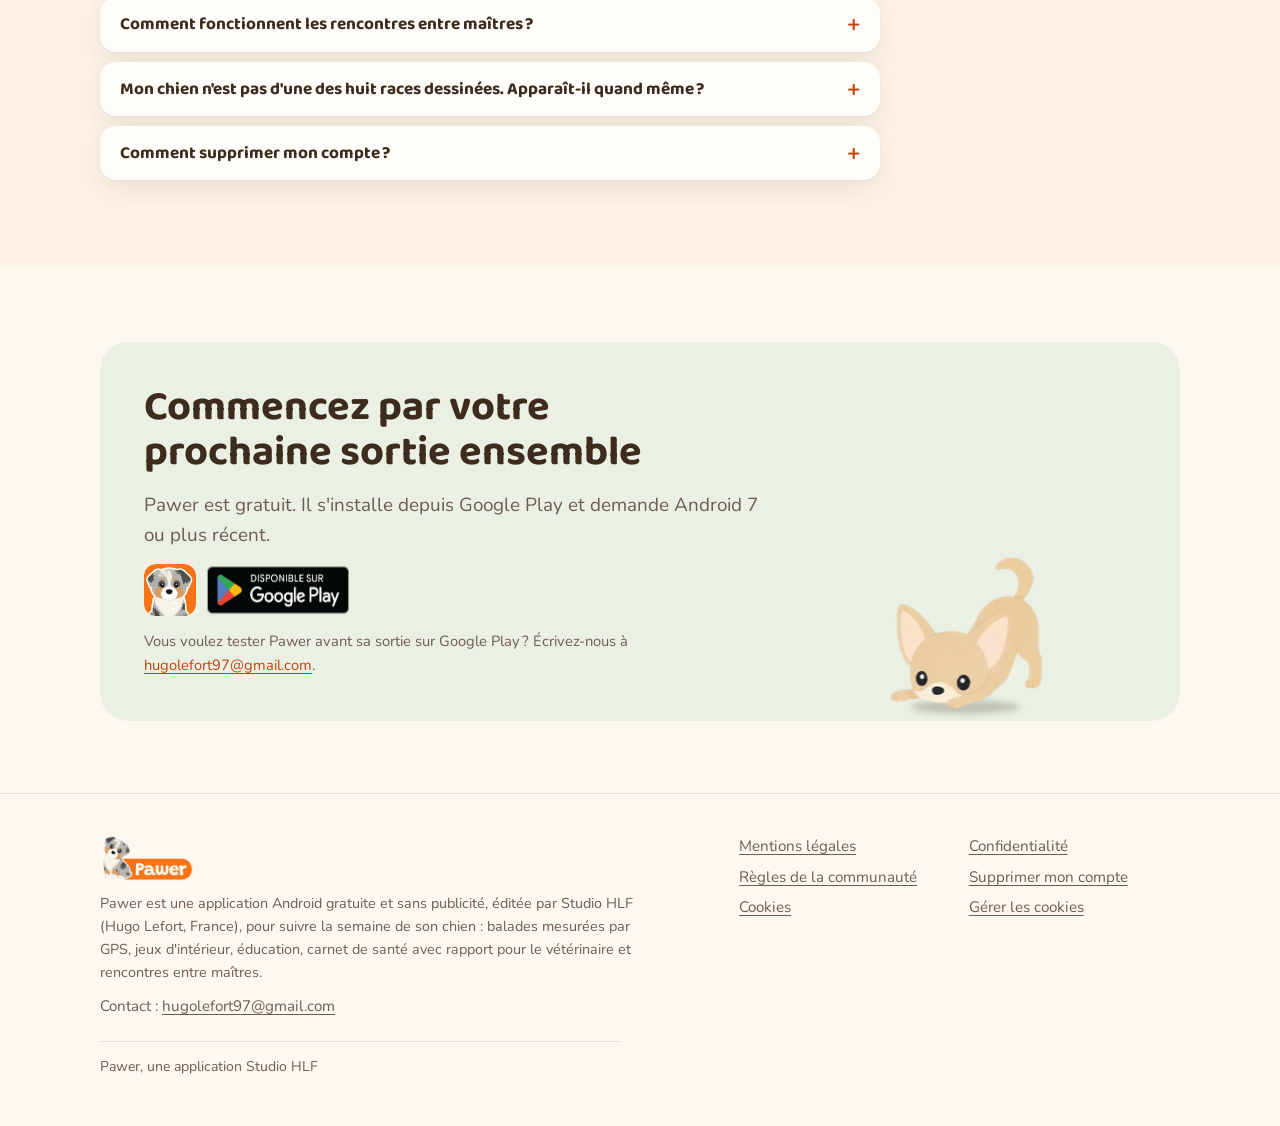
==== commit 7cf8c9eb: "Accueil aligné sur la version 1.0.2 - Rencontres : rayon réglable de 1 à 10 km, jours de balade sur " ====
--- a/index.html
+++ b/index.html
@@ -92,12 +92,14 @@
    },
    "image": "https://pawer.studiohlf.com/icon-512.png",
    "featureList": [
-    "Balades mesurées par GPS : durée, distance et trajet",
-    "Jeux d'intérieur et séances de sport",
+    "Balades mesurées par GPS : durée, distance et trajet sur une carte",
+    "Conseils chaleur et froid au départ des balades (météo MET Norway)",
+    "Jeux d'intérieur, séances de sport et défis personnels",
     "18 ordres d'éducation en trois niveaux, avec leur source",
     "Carnet de santé : pesées, poids cible, vaccins, vermifuges, rendez-vous, rappels, journal de comportement",
     "Rapport PDF pour le vétérinaire",
-    "Rencontres entre maîtres (18 ans et plus) : zone d'environ 300 m, rayon de 5 km",
+    "Lieux pour chiens autour de vous : parcs à chiens, points d'eau, vétérinaires (OpenStreetMap)",
+    "Rencontres entre maîtres (18 ans et plus) : zone d'environ 300 m, rayon de 1 à 10 km, demande de balade puis discussion en texte seul",
     "Sans publicité, utilisable sans réseau, données hébergées en Europe (Francfort)"
    ]
   },
@@ -131,10 +133,18 @@
     },
     {
      "@type": "Question",
+     "name": "Pawer montre-t-il les parcs à chiens près de chez moi ?",
+     "acceptedAnswer": {
+      "@type": "Answer",
+      "text": "Oui. Une carte autour de vous montre les parcs à chiens, les espaces verts où les chiens sont admis, les points d'eau, les vétérinaires et les distributeurs de sacs, d'après OpenStreetMap. Un lieu manque ? Vous le proposez, et il est vérifié avant d'être visible des autres. Un lieu faux se signale."
+     }
+    },
+    {
+     "@type": "Question",
      "name": "Faut-il du réseau ?",
      "acceptedAnswer": {
       "@type": "Answer",
-      "text": "Pas pour le suivi. Vos saisies partent dès que le réseau revient. L'inscription, la connexion et les rencontres en demandent."
+      "text": "Pas pour le suivi. Vos saisies partent dès que le réseau revient. L'inscription, la connexion, les rencontres, les lieux et la météo en demandent."
      }
     },
     {
@@ -142,7 +152,7 @@
      "name": "Comment fonctionnent les rencontres entre maîtres ?",
      "acceptedAnswer": {
       "@type": "Answer",
-      "text": "Vous placez une zone d'environ 300 m et voyez les maîtres qui se montrent dans un rayon de 5 km. Les autres voient votre zone, jamais votre position exacte. Vous pouvez filtrer les chiens par gabarit, énergie, âge, sexe et stérilisation. Réservé aux 18 ans et plus."
+      "text": "Vous placez une zone d'environ 300 m et voyez les maîtres qui se montrent dans le rayon que vous réglez, de 1 à 10 km. Les autres voient votre zone, jamais votre position exacte. Vous filtrez les chiens par gabarit, énergie, âge, sexe, stérilisation et jours de balade, puis vous proposez une balade. Une discussion en texte seul s'ouvre seulement si l'autre maître accepte. Réservé aux 18 ans et plus."
      }
     },
     {
@@ -317,7 +327,7 @@
         <div class="visite-texte">
           <p class="lieu">La balade</p>
           <h3>Vous marchez, le téléphone compte</h3>
-          <p>Le GPS du téléphone mesure la durée, la distance et l'allure, sans collier ni boîtier. Le trajet se dessine sur la carte pendant que vous marchez. De retour, vous le retrouvez dans l'historique avec « Voir le trajet ».</p>
+          <p>Le GPS du téléphone mesure la durée, la distance et l'allure, sans collier ni boîtier. Le trajet se dessine sur la carte pendant que vous marchez. De retour, vous le retrouvez dans l'historique avec « Voir le trajet ». Par forte chaleur ou grand froid, un conseil au départ vous dit quand sortir.</p>
         </div>
       </div>
       <div class="visite-panneau" role="tabpanel" id="ecran-jeux" aria-labelledby="onglet-jeux" data-cache>
@@ -327,7 +337,7 @@
         <div class="visite-texte">
           <p class="lieu">Le coin jeux</p>
           <h3>De quoi l'occuper les jours de pluie</h3>
-          <p>Kong fourré, tapis de fouille, recherche de friandises : des jeux d'occupation, de flair et de papouilles à faire en appartement. Chacun se valide une fois par jour et nourrit l'anneau mental.</p>
+          <p>Kong fourré, tapis de fouille, recherche de friandises : des jeux d'occupation, de flair et de papouilles à faire en appartement. Chacun se valide une fois par jour et nourrit l'anneau mental. Vous pouvez aussi créer vos propres défis, gardés avec votre compte.</p>
         </div>
       </div>
       <div class="visite-panneau" role="tabpanel" id="ecran-education" aria-labelledby="onglet-education" data-cache>
@@ -372,10 +382,11 @@
         <ul class="liste-points">
           <li>Vous choisissez d'apparaître ou non. Tant que les rencontres restent désactivées, personne ne vous voit.</li>
           <li>Vous placez vous-même une zone d'environ 300 m, par exemple le parc de vos sorties. Les autres voient cette zone, jamais votre position exacte.</li>
-          <li>Vous voyez les maîtres qui ont fait le même choix, dans un rayon de 5 km.</li>
-          <li>Une fiche montre un prénom et le chien : nom, race, gabarit, énergie, tranche d'âge. Son sexe et sa stérilisation n'y figurent que si vous l'acceptez. Ni photo ni messagerie.</li>
-          <li>Depuis chaque fiche, vous pouvez signaler ou bloquer un maître. Vous pouvez quitter la carte à tout moment.</li>
-          <li>Vous choisissez les chiens que vous voyez, depuis le Profil : gabarit, énergie, âge, sexe, stérilisation. Pas à l'aise avec les grands chiens ou les chiens non stérilisés ? Vous ne les voyez plus, pas plus que ceux dont le critère n'est pas renseigné. Ces préférences restent sur votre téléphone, et personne ne sait qu'il est masqué.</li>
+          <li>Vous voyez les maîtres qui ont fait le même choix, dans le rayon que vous réglez, de 1 à 10 km.</li>
+          <li>Une fiche montre un prénom et le chien : nom, race, gabarit, énergie, tranche d'âge et, si vous le voulez, vos jours de balade. Son sexe et sa stérilisation n'y figurent que si vous l'acceptez. Pas de photo.</li>
+          <li>Depuis une fiche, vous proposez une balade : le jour, le moment, le lieu. Si l'autre maître accepte, une discussion à deux s'ouvre, en texte seul. Rien ne se passe sans son accord.</li>
+          <li>Une fiche, une demande ou un message se signale, et un maître se bloque. Vous pouvez quitter la carte à tout moment. Pas de demande d'ami ni de groupe.</li>
+          <li>Vous choisissez les chiens que vous voyez : gabarit, énergie, âge, sexe, stérilisation, jours de balade. Pas à l'aise avec les grands chiens ou les chiens non stérilisés ? Vous ne les voyez plus, pas plus que ceux dont le critère n'est pas renseigné. Ces préférences restent sur votre téléphone, et personne ne sait qu'il est masqué.</li>
         </ul>
       </div>
       <figure class="carte-quartier">
@@ -416,7 +427,7 @@
               <rect x="253.3" y="257.7" width="58.8" height="39.2" fill="none" stroke="#C2410C" stroke-width="5"/>
             </svg>
           </span>
-          <p>Le même quartier, vu de plus haut : le cercle montre le rayon de 5 km dans lequel vous voyez les autres maîtres, et le cadre orange la carte ci-dessus.</p>
+          <p>Le même quartier, vu de plus haut : le cercle montre un rayon de 5 km, celui réglé au départ, dans lequel vous voyez les autres maîtres. Vous le choisissez entre 1 et 10 km. Le cadre orange est la carte ci-dessus.</p>
         </div>
         <figcaption class="credit">Illustration à l'échelle : chaque carré fait environ 300 m de côté. Fond de carte Protomaps, &copy; <a href="https://www.openstreetmap.org/copyright">Contributeurs OpenStreetMap</a>.</figcaption>
       </figure>
@@ -462,12 +473,16 @@
           <div class="reponse"><p>Pas pour l'instant. Pawer demande Android 7 ou plus récent.</p></div>
         </details>
         <details>
+          <summary>Pawer montre-t-il les parcs à chiens près de chez moi ?</summary>
+          <div class="reponse"><p>Oui. Une carte autour de vous montre les parcs à chiens, les espaces verts où les chiens sont admis, les points d'eau, les vétérinaires et les distributeurs de sacs, d'après OpenStreetMap. Un lieu manque ? Vous le proposez, et il est vérifié avant d'être visible des autres. Un lieu faux se signale.</p></div>
+        </details>
+        <details>
           <summary>Faut-il du réseau ?</summary>
-          <div class="reponse"><p>Pas pour le suivi. Vos saisies partent dès que le réseau revient. L'inscription, la connexion et les rencontres en demandent.</p></div>
+          <div class="reponse"><p>Pas pour le suivi. Vos saisies partent dès que le réseau revient. L'inscription, la connexion, les rencontres, les lieux et la météo en demandent.</p></div>
         </details>
         <details>
           <summary>Comment fonctionnent les rencontres entre maîtres ?</summary>
-          <div class="reponse"><p>Vous placez une zone d'environ 300 m et voyez les maîtres qui se montrent dans un rayon de 5 km. Les autres voient votre zone, jamais votre position exacte. Vous pouvez filtrer les chiens par gabarit, énergie, âge, sexe et stérilisation. Réservé aux 18 ans et plus.</p></div>
+          <div class="reponse"><p>Vous placez une zone d'environ 300 m et voyez les maîtres qui se montrent dans le rayon que vous réglez, de 1 à 10 km. Les autres voient votre zone, jamais votre position exacte. Vous filtrez les chiens par gabarit, énergie, âge, sexe, stérilisation et jours de balade, puis vous proposez une balade. Une discussion en texte seul s'ouvre seulement si l'autre maître accepte. Réservé aux 18 ans et plus.</p></div>
         </details>
         <details>
           <summary>Mon chien n'est pas d'une des huit races dessinées. Apparaît-il quand même ?</summary>
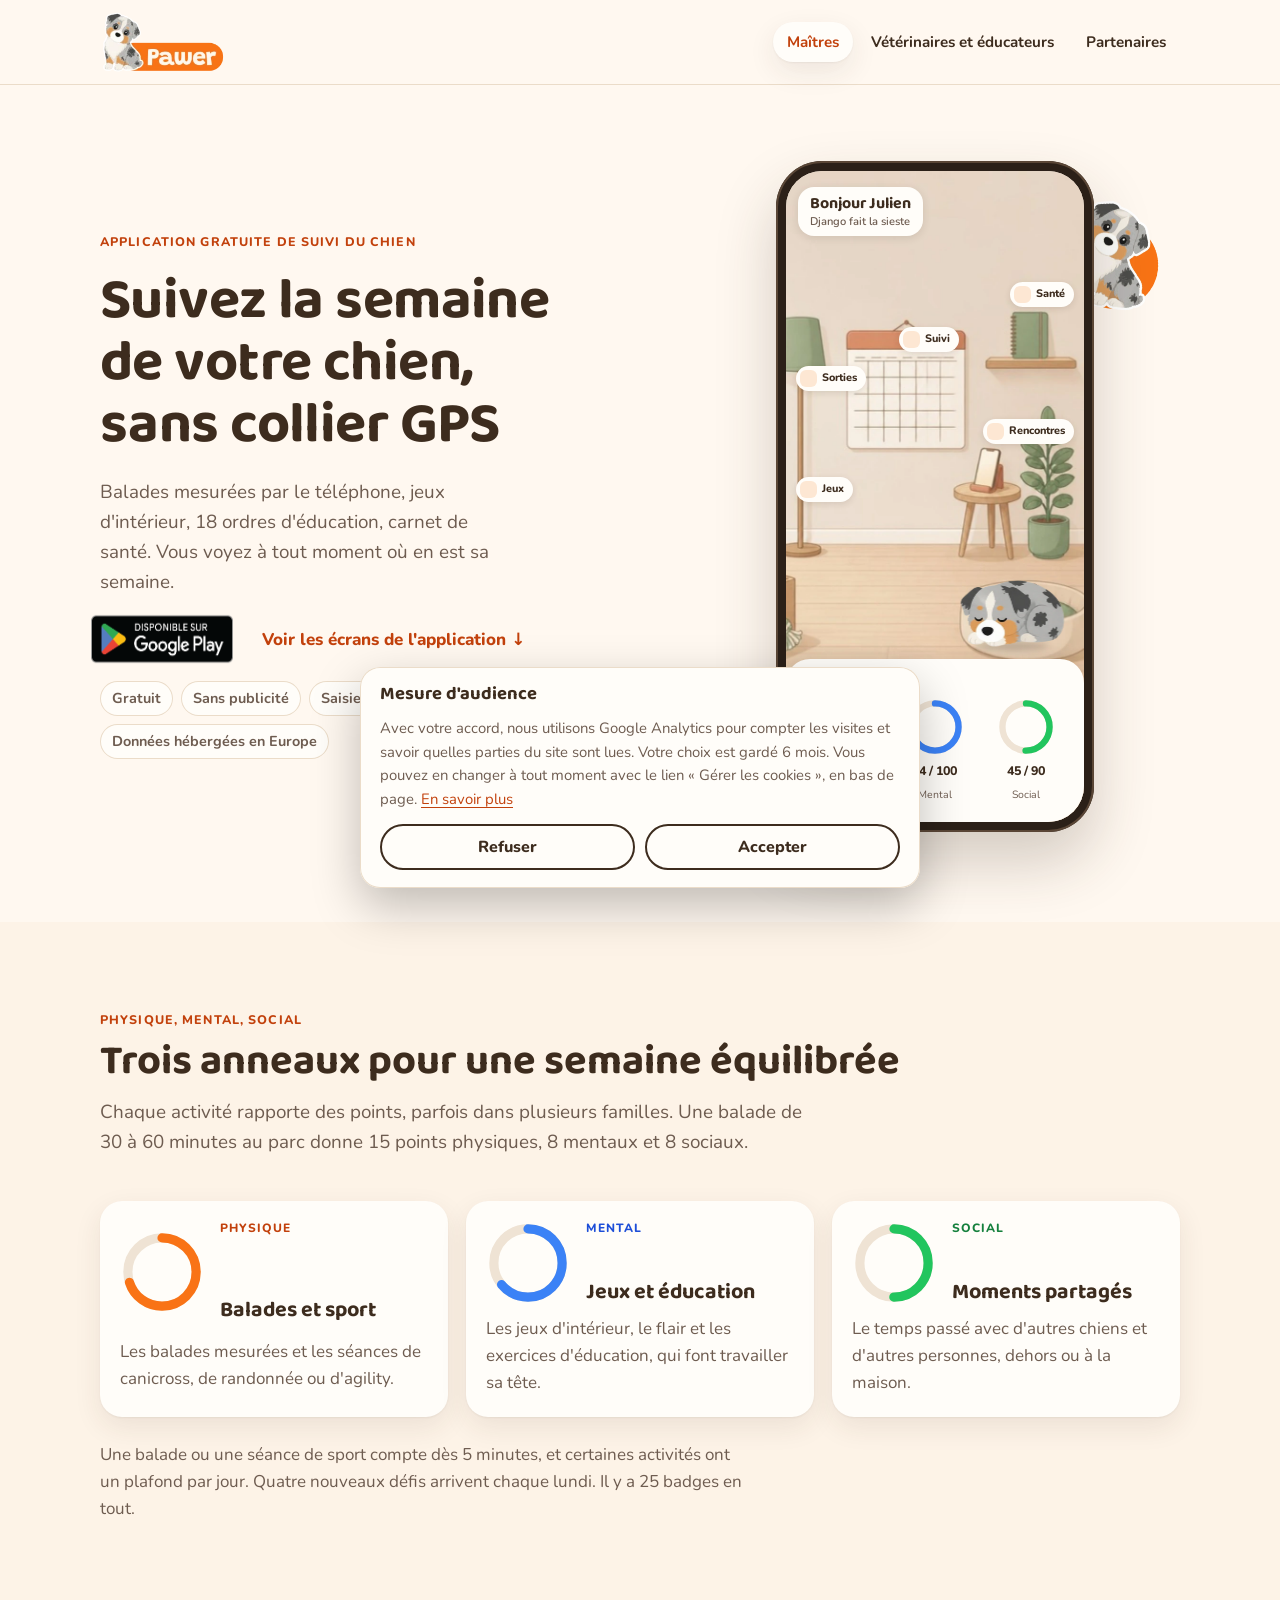
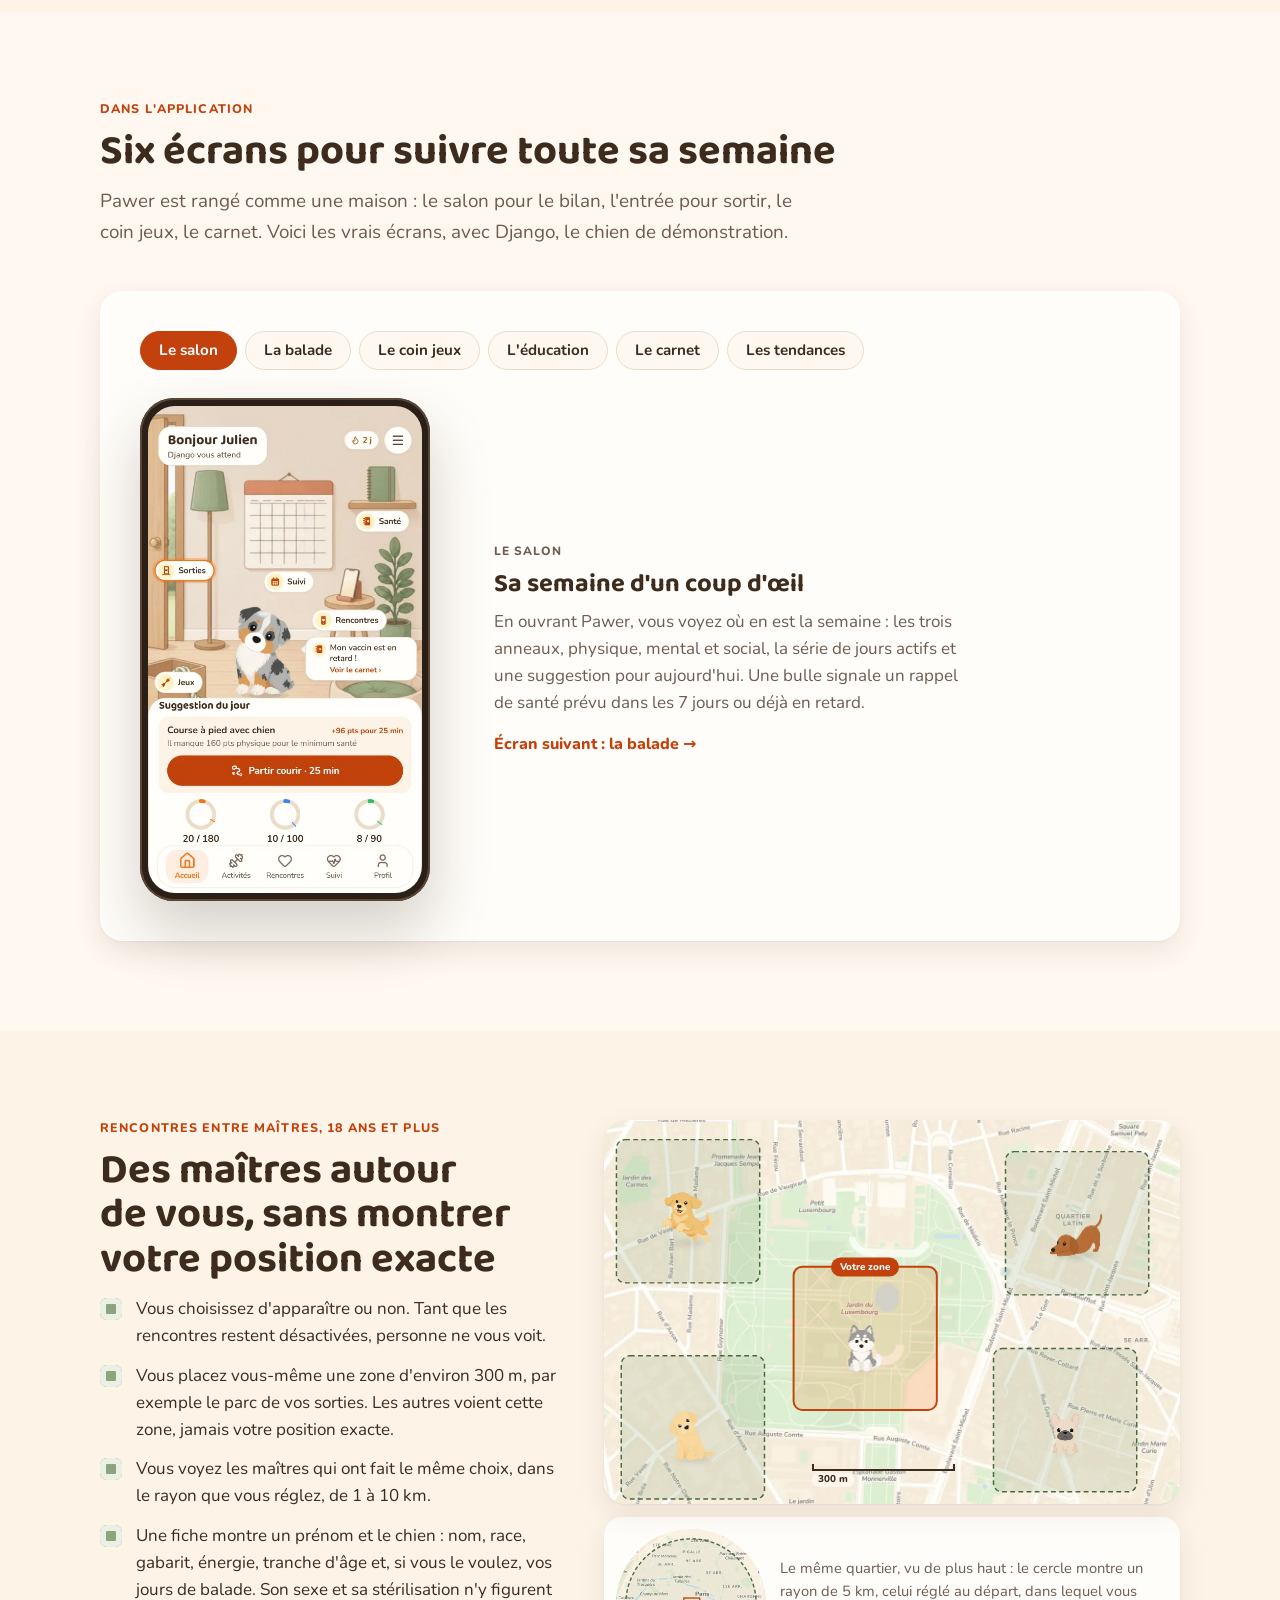
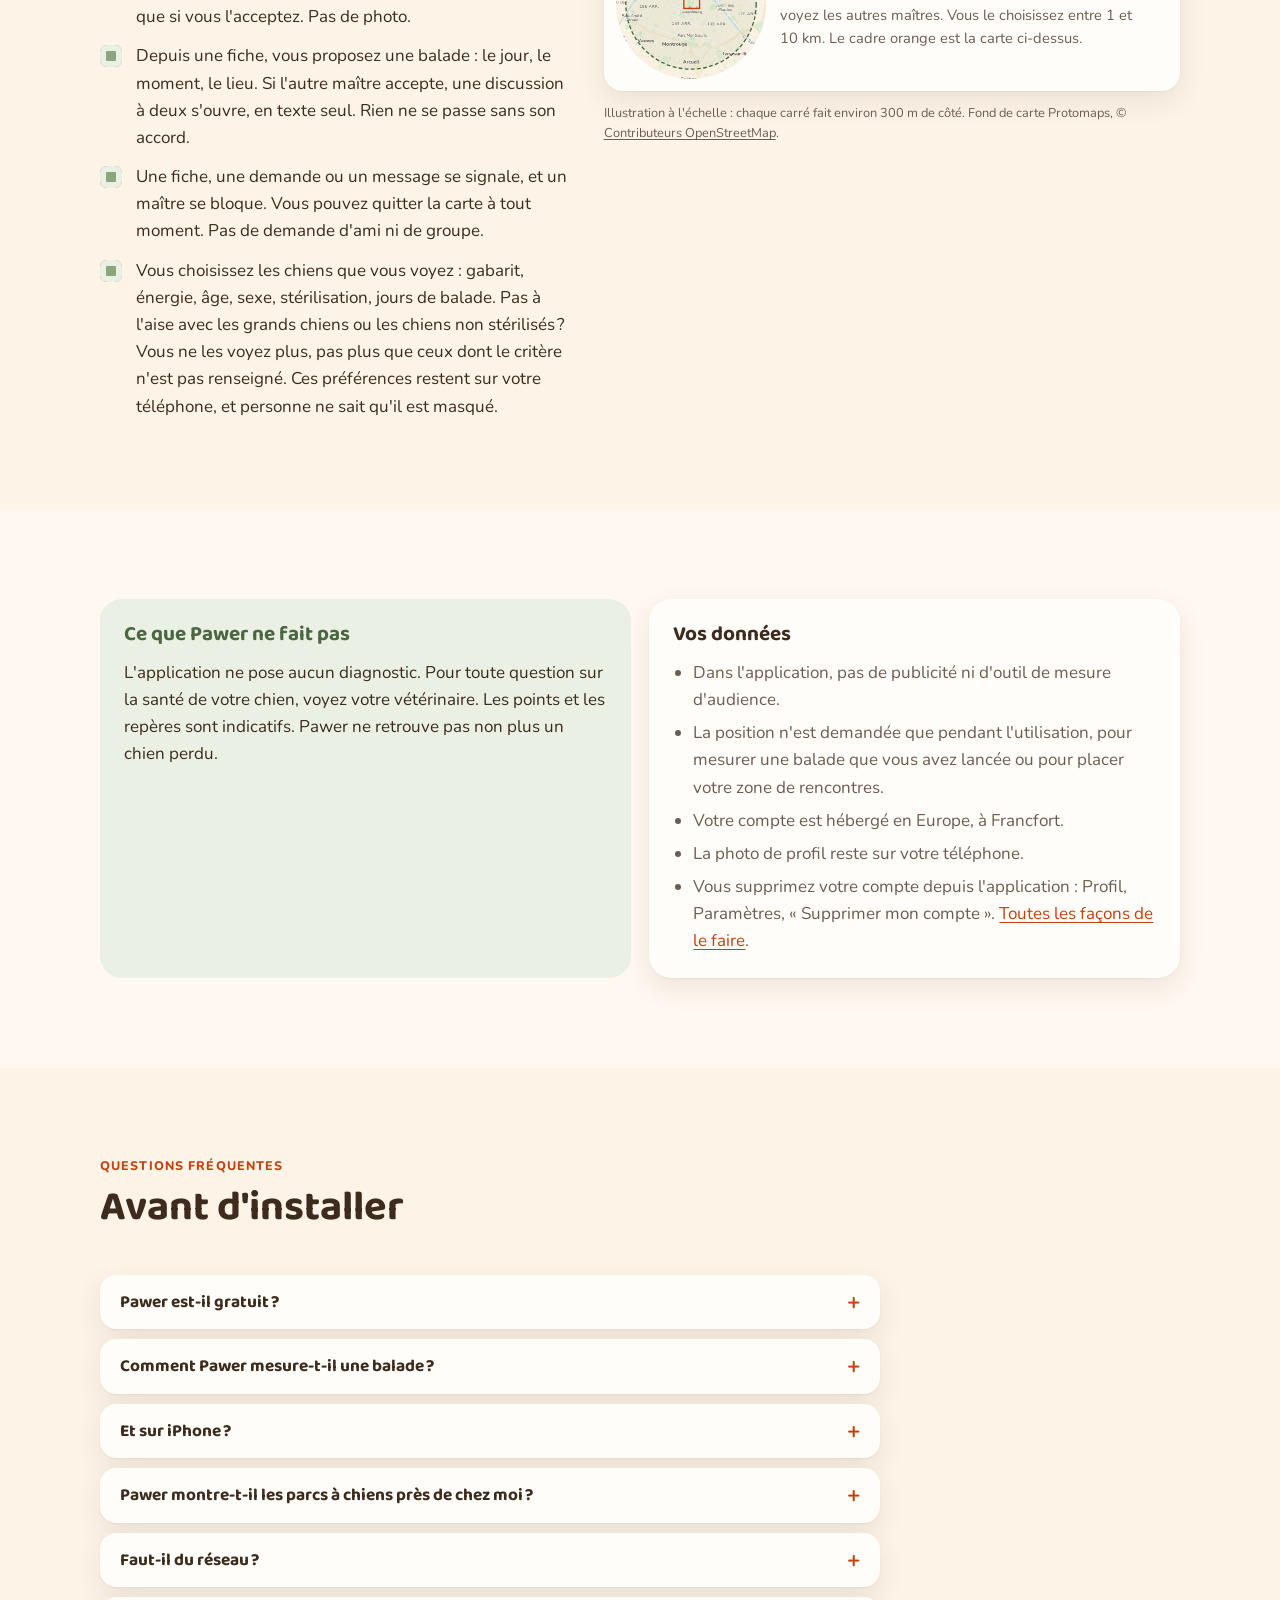
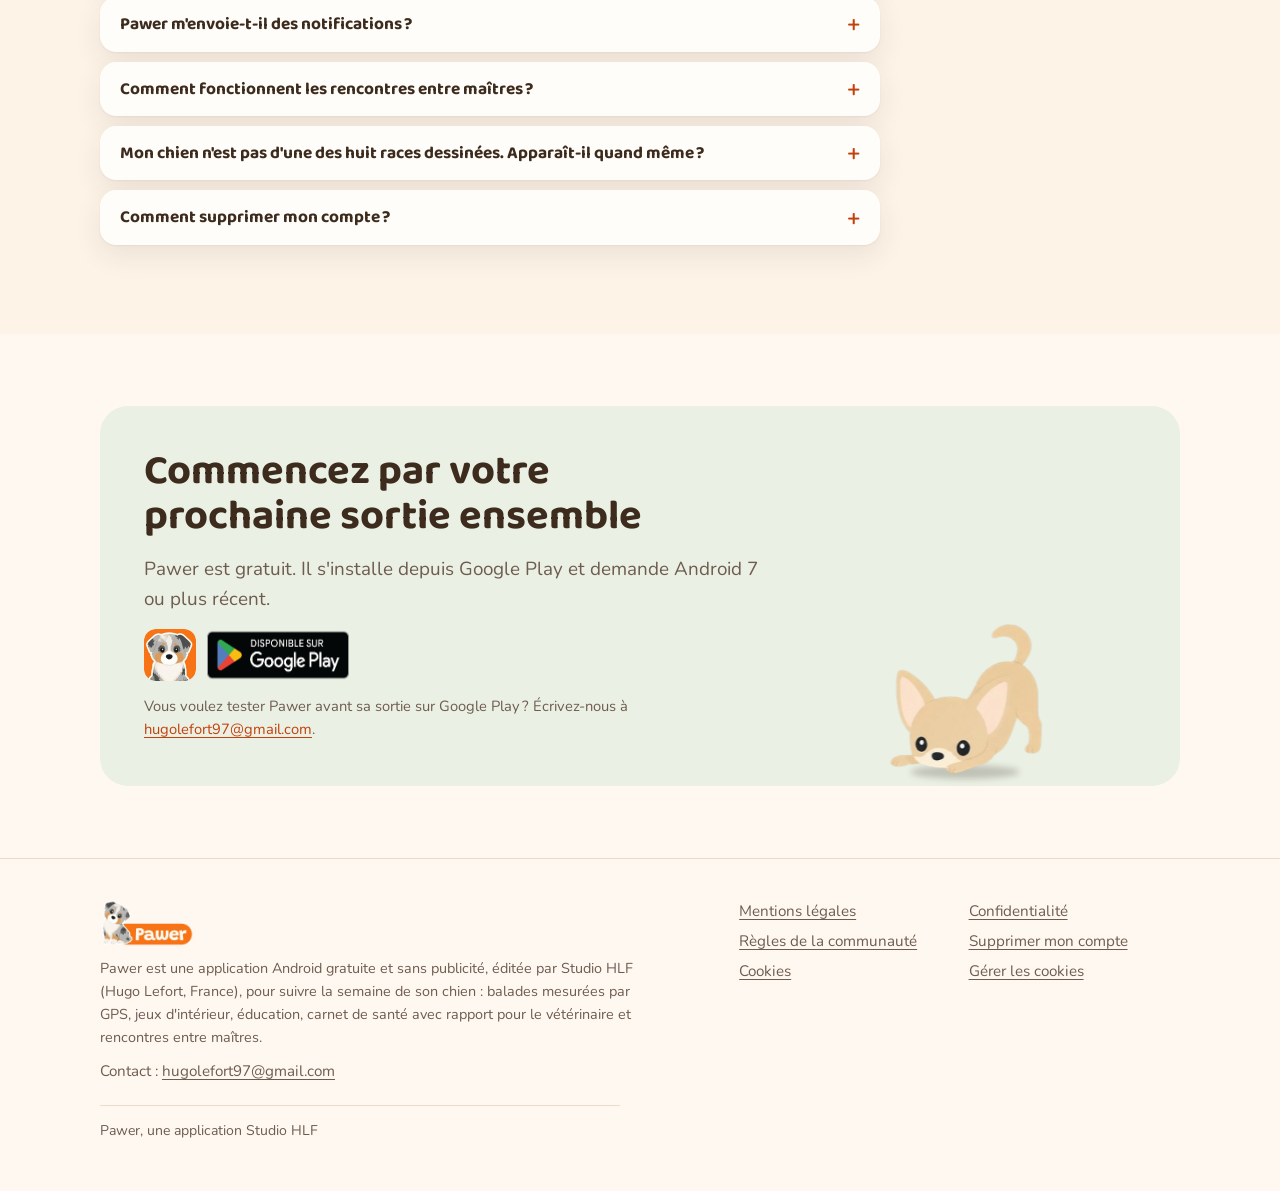
==== commit 85be16c1: "Accueil : question sur les rappels d'activité Rappels locaux confirmés par la session de l'applicati" ====
--- a/index.html
+++ b/index.html
@@ -149,6 +149,14 @@
     },
     {
      "@type": "Question",
+     "name": "Pawer m'envoie-t-il des notifications ?",
+     "acceptedAnswer": {
+      "@type": "Answer",
+      "text": "Seulement si vous les acceptez, à la fin de l'inscription. Ce sont des rappels d'activité, un par jour au plus : une balade aux moments où vous sortez d'habitude, une idée d'activité à la maison, votre série à ne pas perdre, ou un mot après quelques jours sans nouvelles. Chacun se règle ou se coupe. Ils sont préparés sur votre téléphone, sans passer par nos serveurs."
+     }
+    },
+    {
+     "@type": "Question",
      "name": "Comment fonctionnent les rencontres entre maîtres ?",
      "acceptedAnswer": {
       "@type": "Answer",
@@ -481,6 +489,10 @@
           <div class="reponse"><p>Pas pour le suivi. Vos saisies partent dès que le réseau revient. L'inscription, la connexion, les rencontres, les lieux et la météo en demandent.</p></div>
         </details>
         <details>
+          <summary>Pawer m'envoie-t-il des notifications ?</summary>
+          <div class="reponse"><p>Seulement si vous les acceptez, à la fin de l'inscription. Ce sont des rappels d'activité, un par jour au plus : une balade aux moments où vous sortez d'habitude, une idée d'activité à la maison, votre série à ne pas perdre, ou un mot après quelques jours sans nouvelles. Chacun se règle ou se coupe. Ils sont préparés sur votre téléphone, sans passer par nos serveurs.</p></div>
+        </details>
+        <details>
           <summary>Comment fonctionnent les rencontres entre maîtres ?</summary>
           <div class="reponse"><p>Vous placez une zone d'environ 300 m et voyez les maîtres qui se montrent dans le rayon que vous réglez, de 1 à 10 km. Les autres voient votre zone, jamais votre position exacte. Vous filtrez les chiens par gabarit, énergie, âge, sexe, stérilisation et jours de balade, puis vous proposez une balade. Une discussion en texte seul s'ouvre seulement si l'autre maître accepte. Réservé aux 18 ans et plus.</p></div>
         </details>
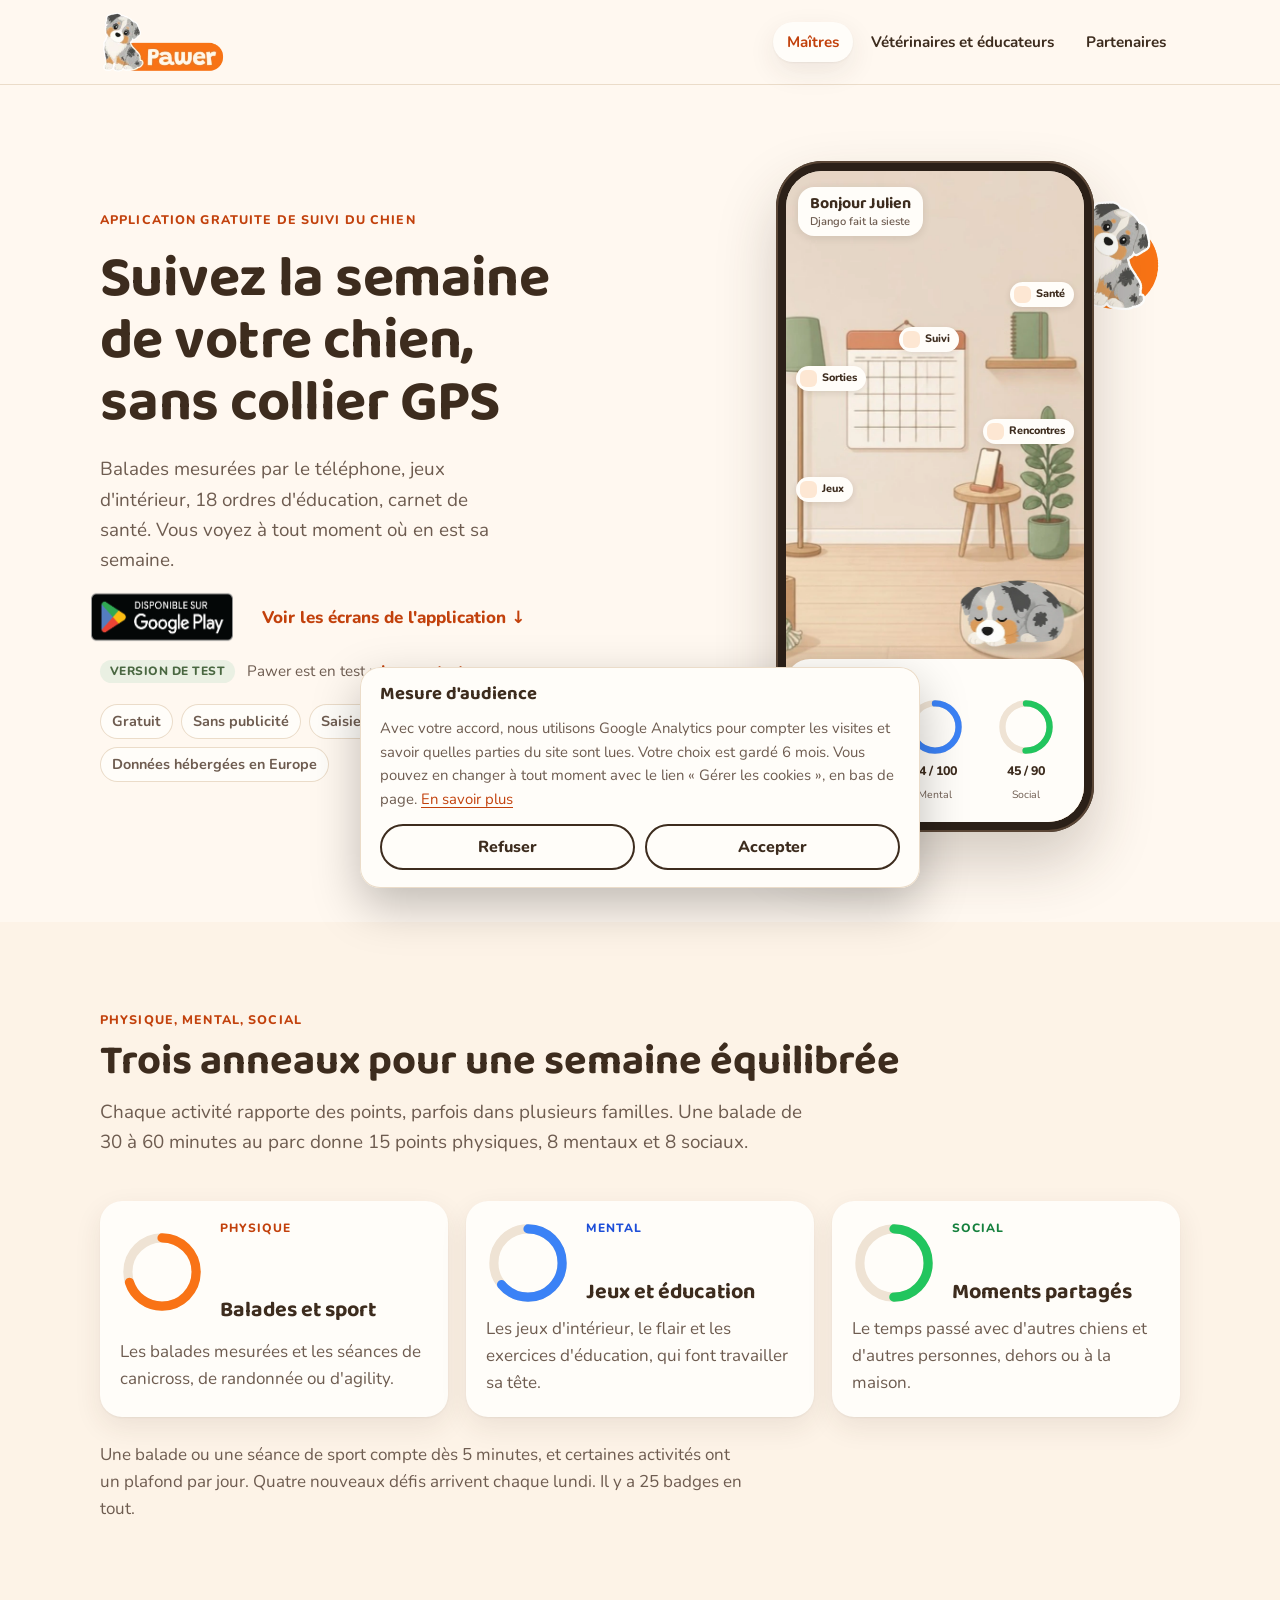
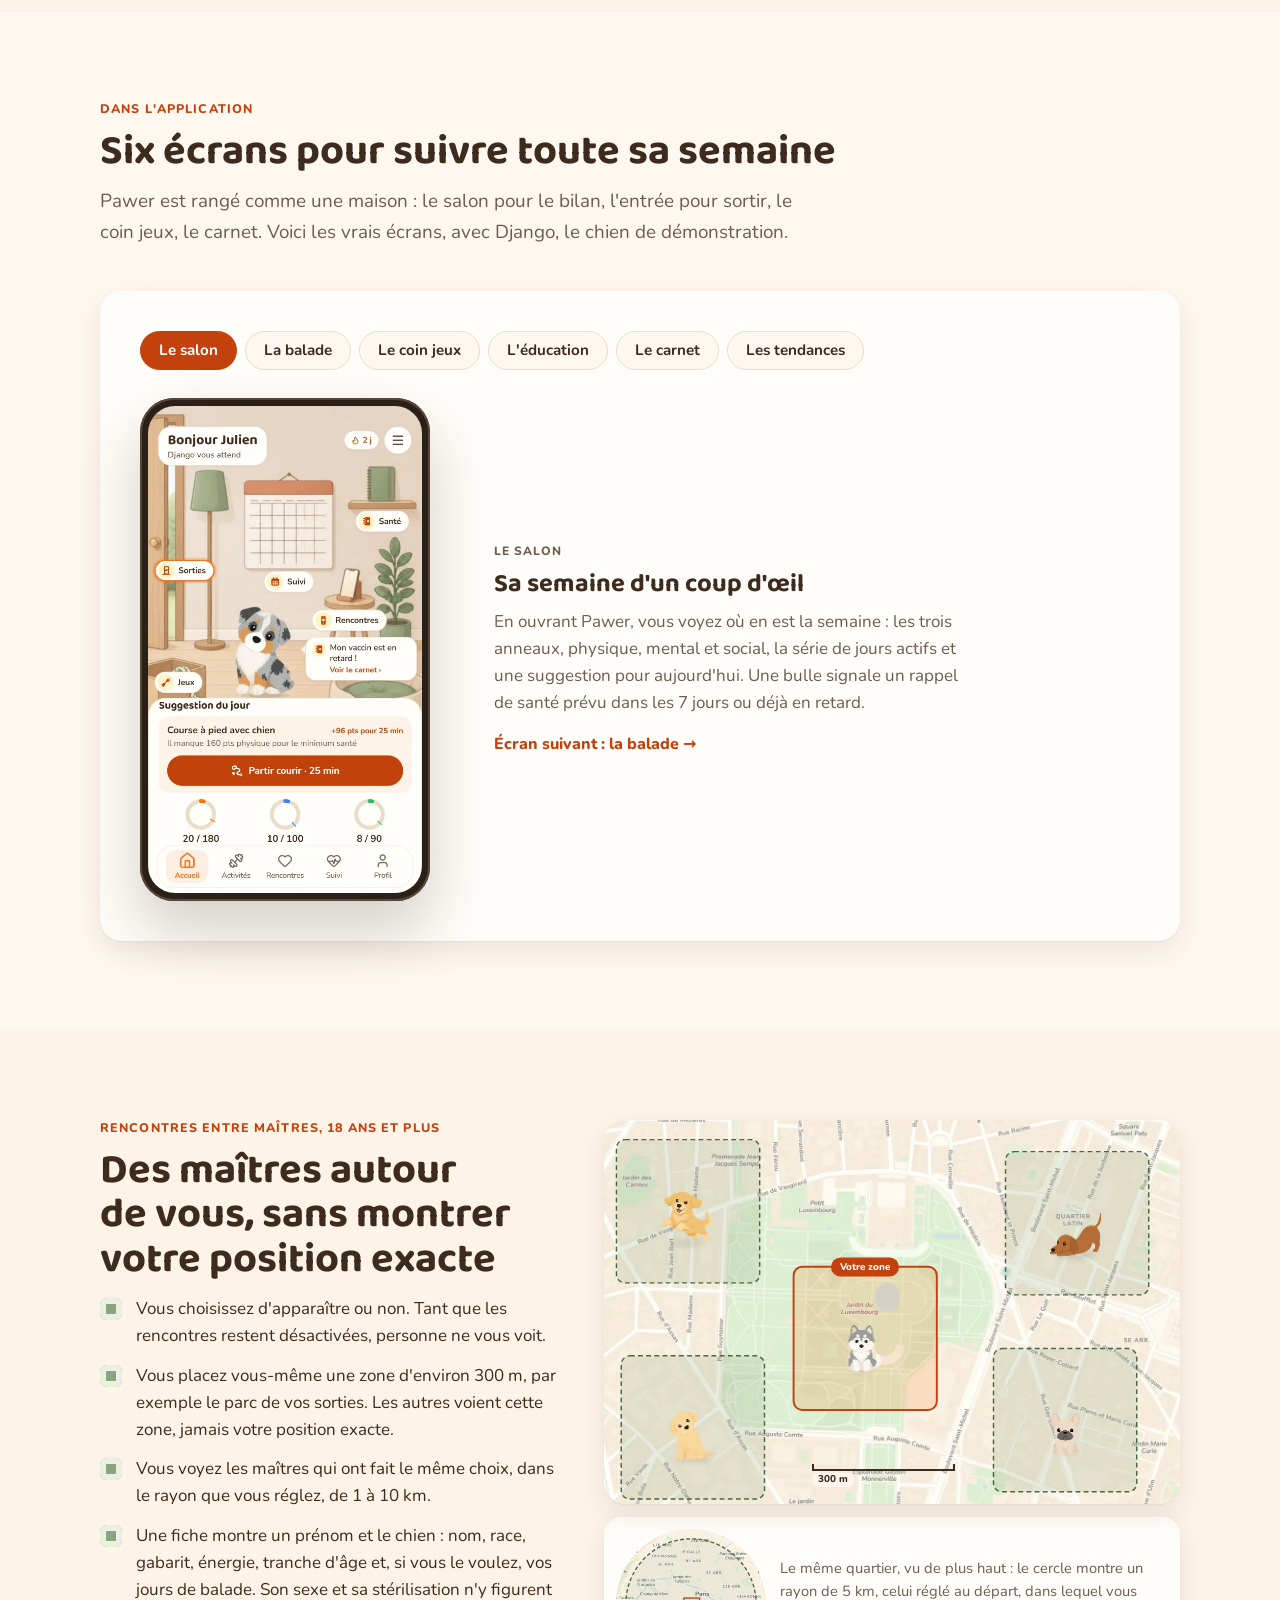
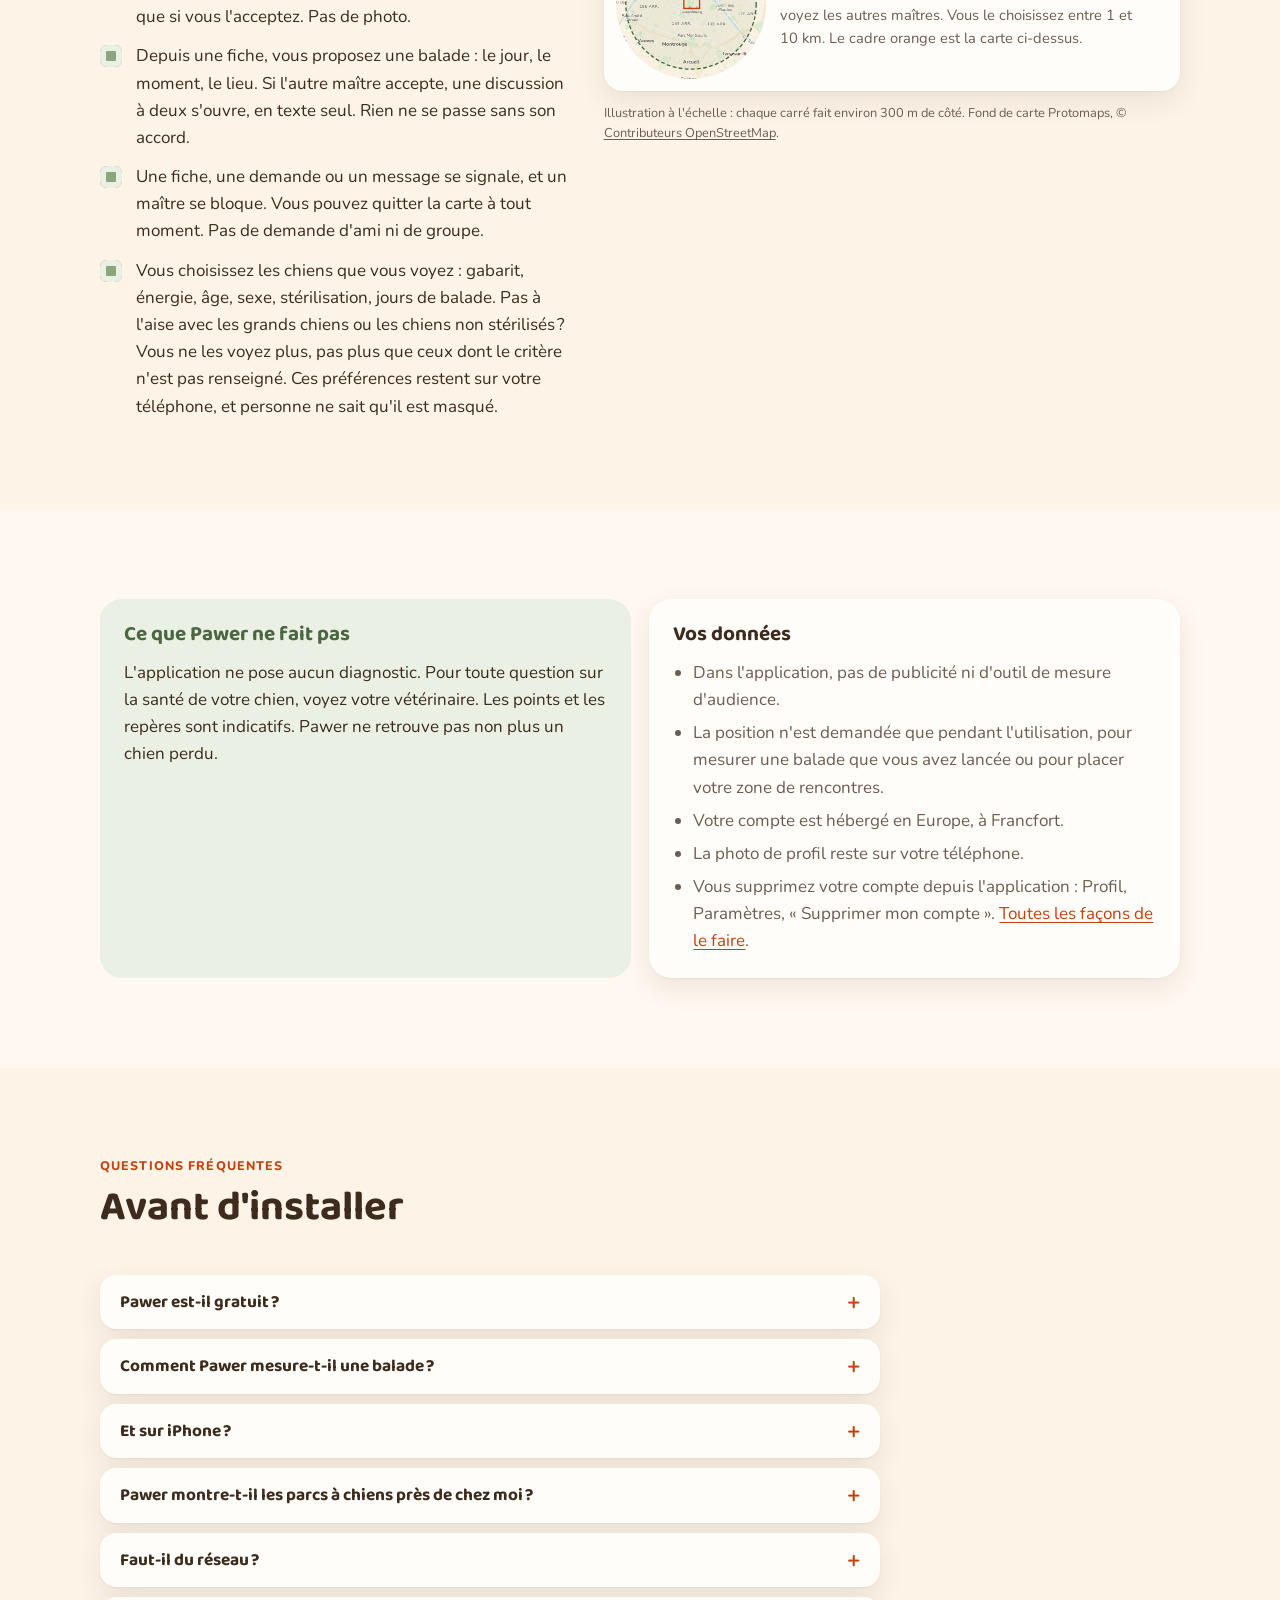
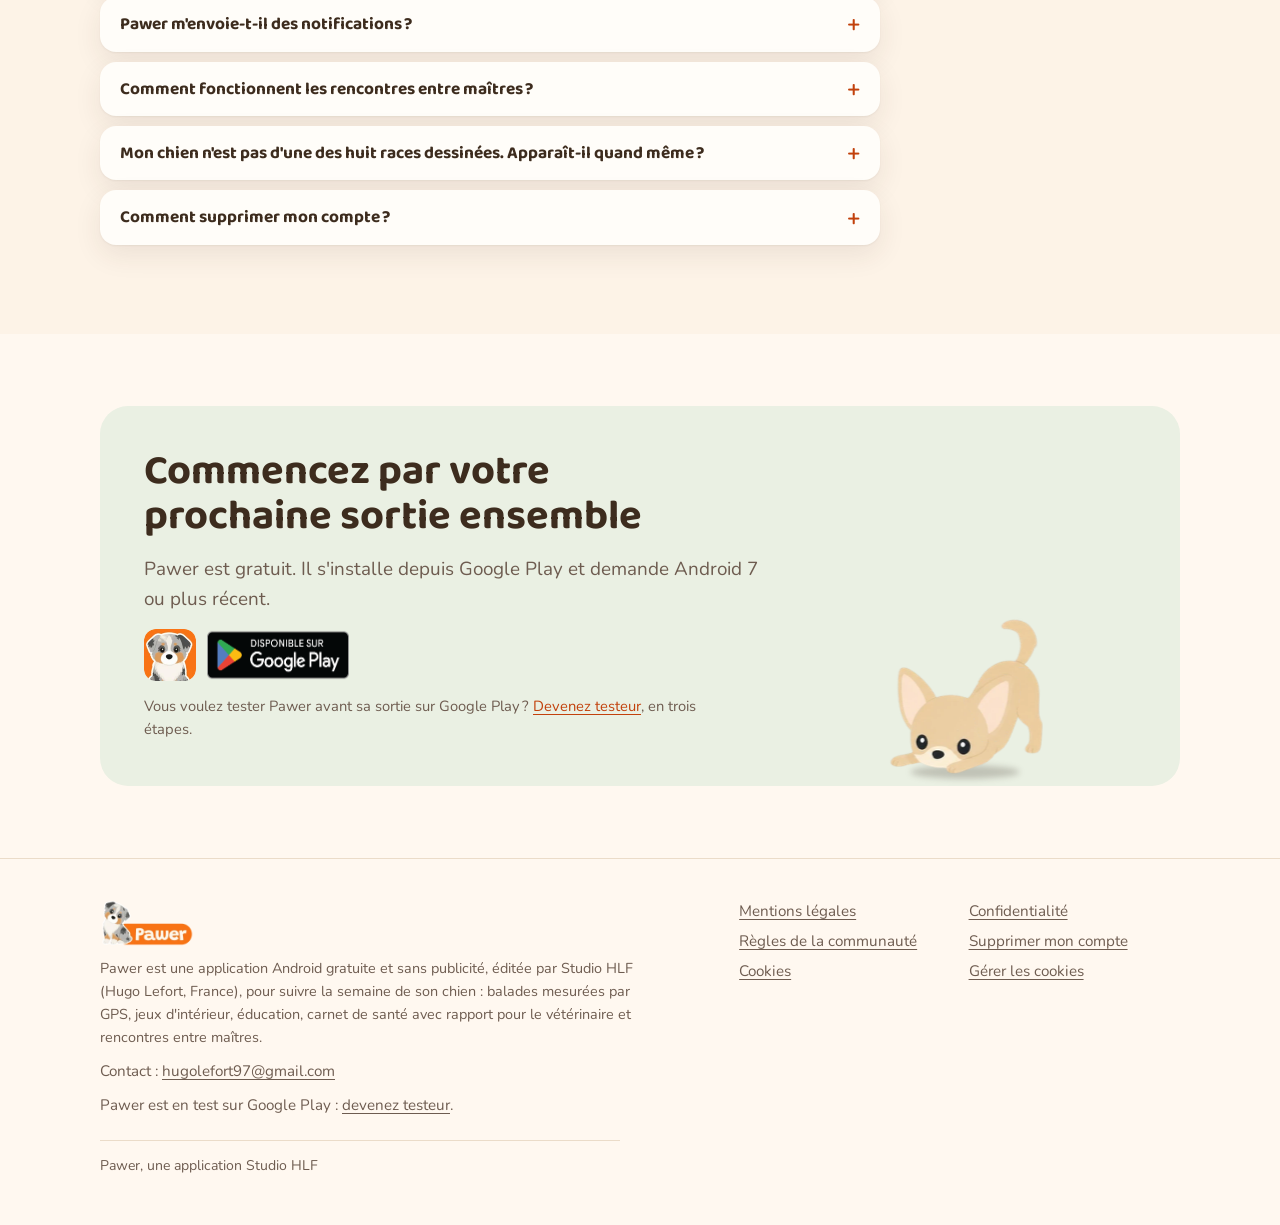
==== commit 214299ef: "Page « Devenir testeur » et affiche pour recruter des testeurs - /tester/ : trois étapes (adresse Gm" ====
--- a/index.html
+++ b/index.html
@@ -223,6 +223,7 @@
           <a class="badge-play" href="https://play.google.com/store/apps/details?id=com.studiohlf.pawer" data-emplacement="ouverture"><img src="/assets/img/google-play-fr.png" alt="Disponible sur Google Play" width="646" height="250"></a>
           <a class="lien-fleche" href="#maison">Voir les écrans de l'application</a>
         </div>
+        <p class="en-test"><span>Version de test</span> Pawer est en test : <a href="/tester/">devenez testeur</a></p>
         <ul class="reperes" aria-label="En bref">
           <li>Gratuit</li>
           <li>Sans publicité</li>
@@ -526,7 +527,7 @@
             <img class="icone-appli" src="/assets/img/logo/icone-app@2x.webp" alt="" width="104" height="104" loading="lazy">
             <a class="badge-play" href="https://play.google.com/store/apps/details?id=com.studiohlf.pawer" data-emplacement="appel"><img src="/assets/img/google-play-fr.png" alt="Disponible sur Google Play" width="646" height="250" loading="lazy"></a>
           </div>
-          <p class="doux petit">Vous voulez tester Pawer avant sa sortie sur Google Play ? Écrivez-nous à <a href="mailto:hugolefort97@gmail.com?subject=Tester%20Pawer" data-sujet="testeur">hugolefort97@gmail.com</a>.</p>
+          <p class="doux petit">Vous voulez tester Pawer avant sa sortie sur Google Play ? <a href="/tester/">Devenez testeur</a>, en trois étapes.</p>
         </div>
         <div class="cadre-chien large">
           <div class="chien-marionnette" data-race="chihuahua" data-pose="reverence" aria-hidden="true">
@@ -545,6 +546,7 @@
       <picture class="seul-sombre"><source srcset="/assets/img/logo/logotype-sombre@2x.webp" type="image/webp"><img src="/assets/img/logo/logotype-sombre@2x.png" alt="" width="220" height="112" loading="lazy"></picture>
       <p class="definition">Pawer est une application Android gratuite et sans publicité, éditée par Studio HLF (Hugo Lefort, France), pour suivre la semaine de son chien : balades mesurées par GPS, jeux d'intérieur, éducation, carnet de santé avec rapport pour le vétérinaire et rencontres entre maîtres.</p>
       <p>Contact : <a href="mailto:hugolefort97@gmail.com" data-sujet="contact">hugolefort97@gmail.com</a></p>
+      <p>Pawer est en test sur Google Play : <a href="/tester/">devenez testeur</a>.</p>
     </div>
     <nav aria-label="Informations légales">
       <a href="/mentions-legales/">Mentions légales</a>
--- a/assets/css/maitres.css
+++ b/assets/css/maitres.css
@@ -171,3 +171,8 @@
 .ensemble p { font-size: 0.92rem; color: var(--encre-douce); }
 .credit { font-size: 0.8rem; color: var(--encre-douce); }
 .credit a { color: inherit; }
+
+/* ─── Bandeau « version de test » de l'ouverture ─────────────────── */
+.en-test { max-width: 46ch; color: var(--encre-douce); font-size: 0.95rem; line-height: 1.6; }
+.en-test span { display: inline-block; margin-right: 8px; padding: 2px 10px; border-radius: 999px; background: var(--sauge-fond); color: var(--sauge-texte); font-weight: 800; font-size: 0.75rem; letter-spacing: 0.04em; text-transform: uppercase; vertical-align: 1px; }
+.en-test a { font-weight: 800; }
